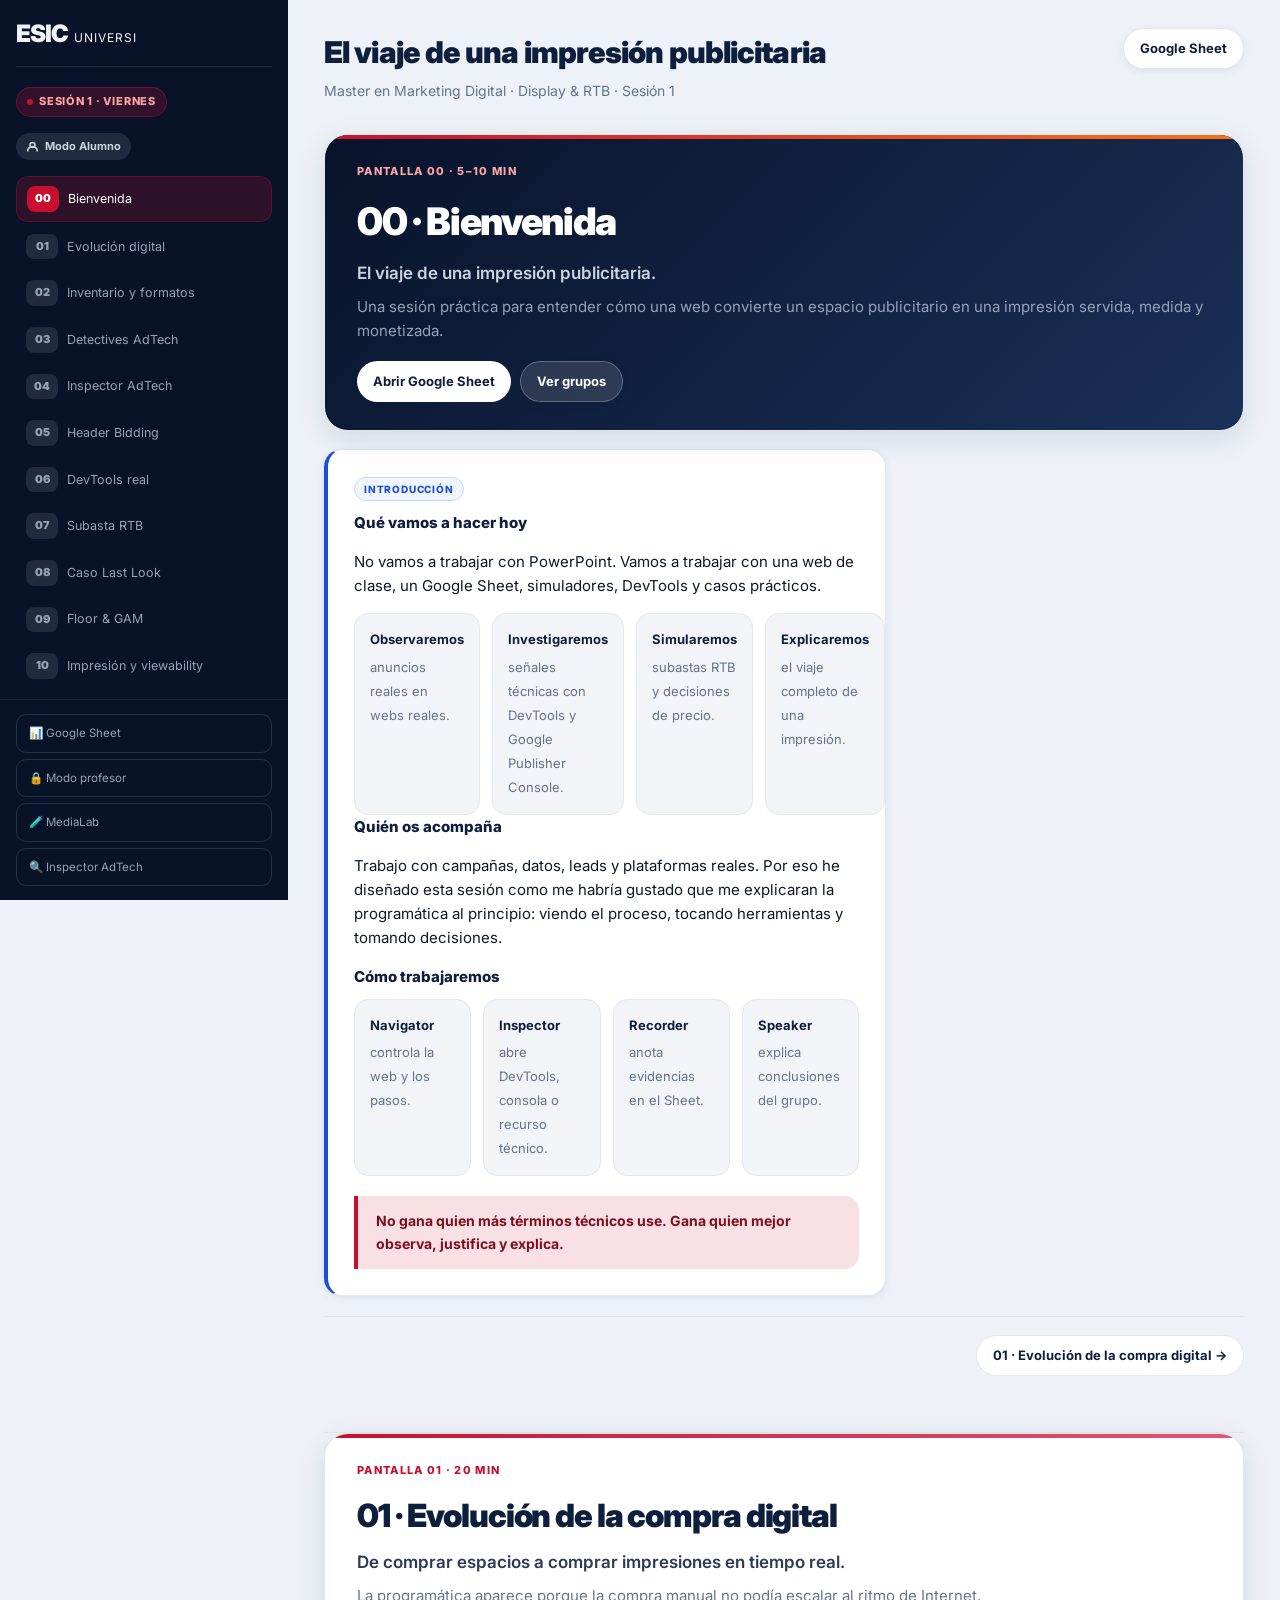
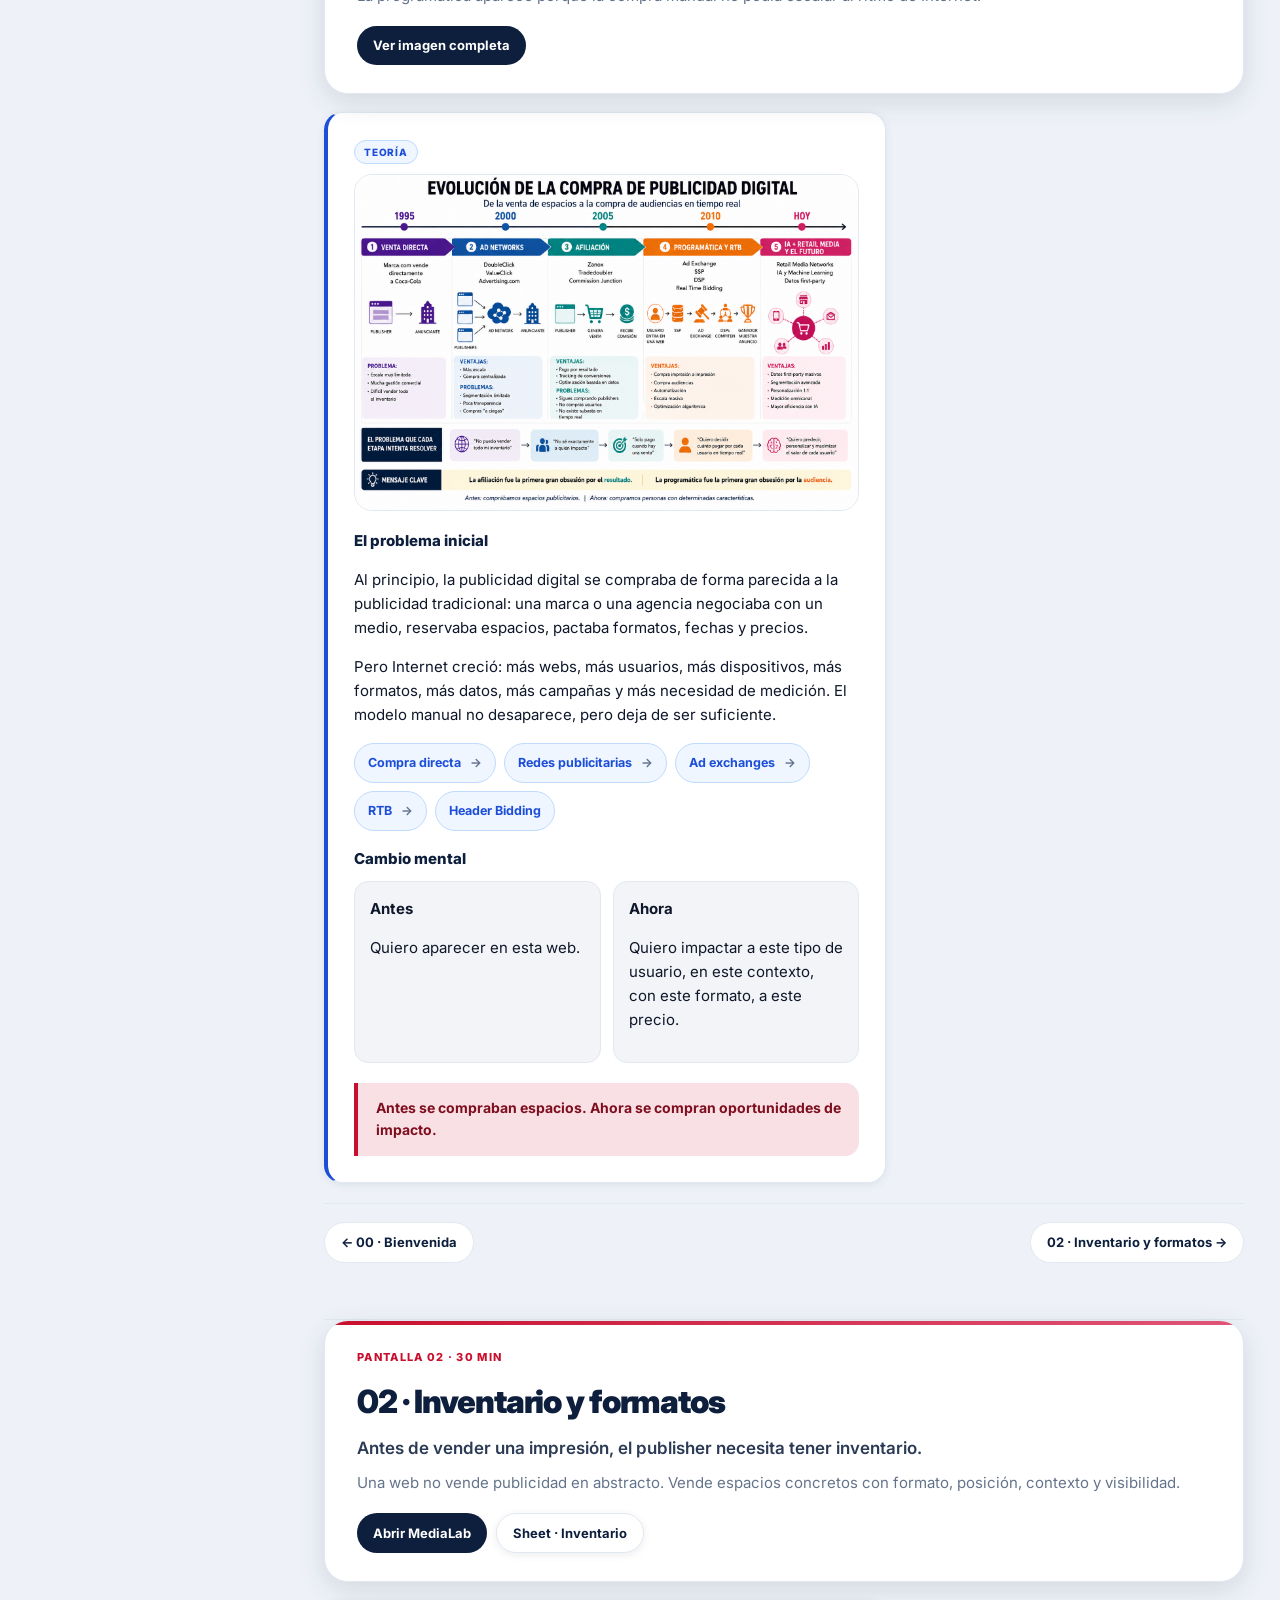
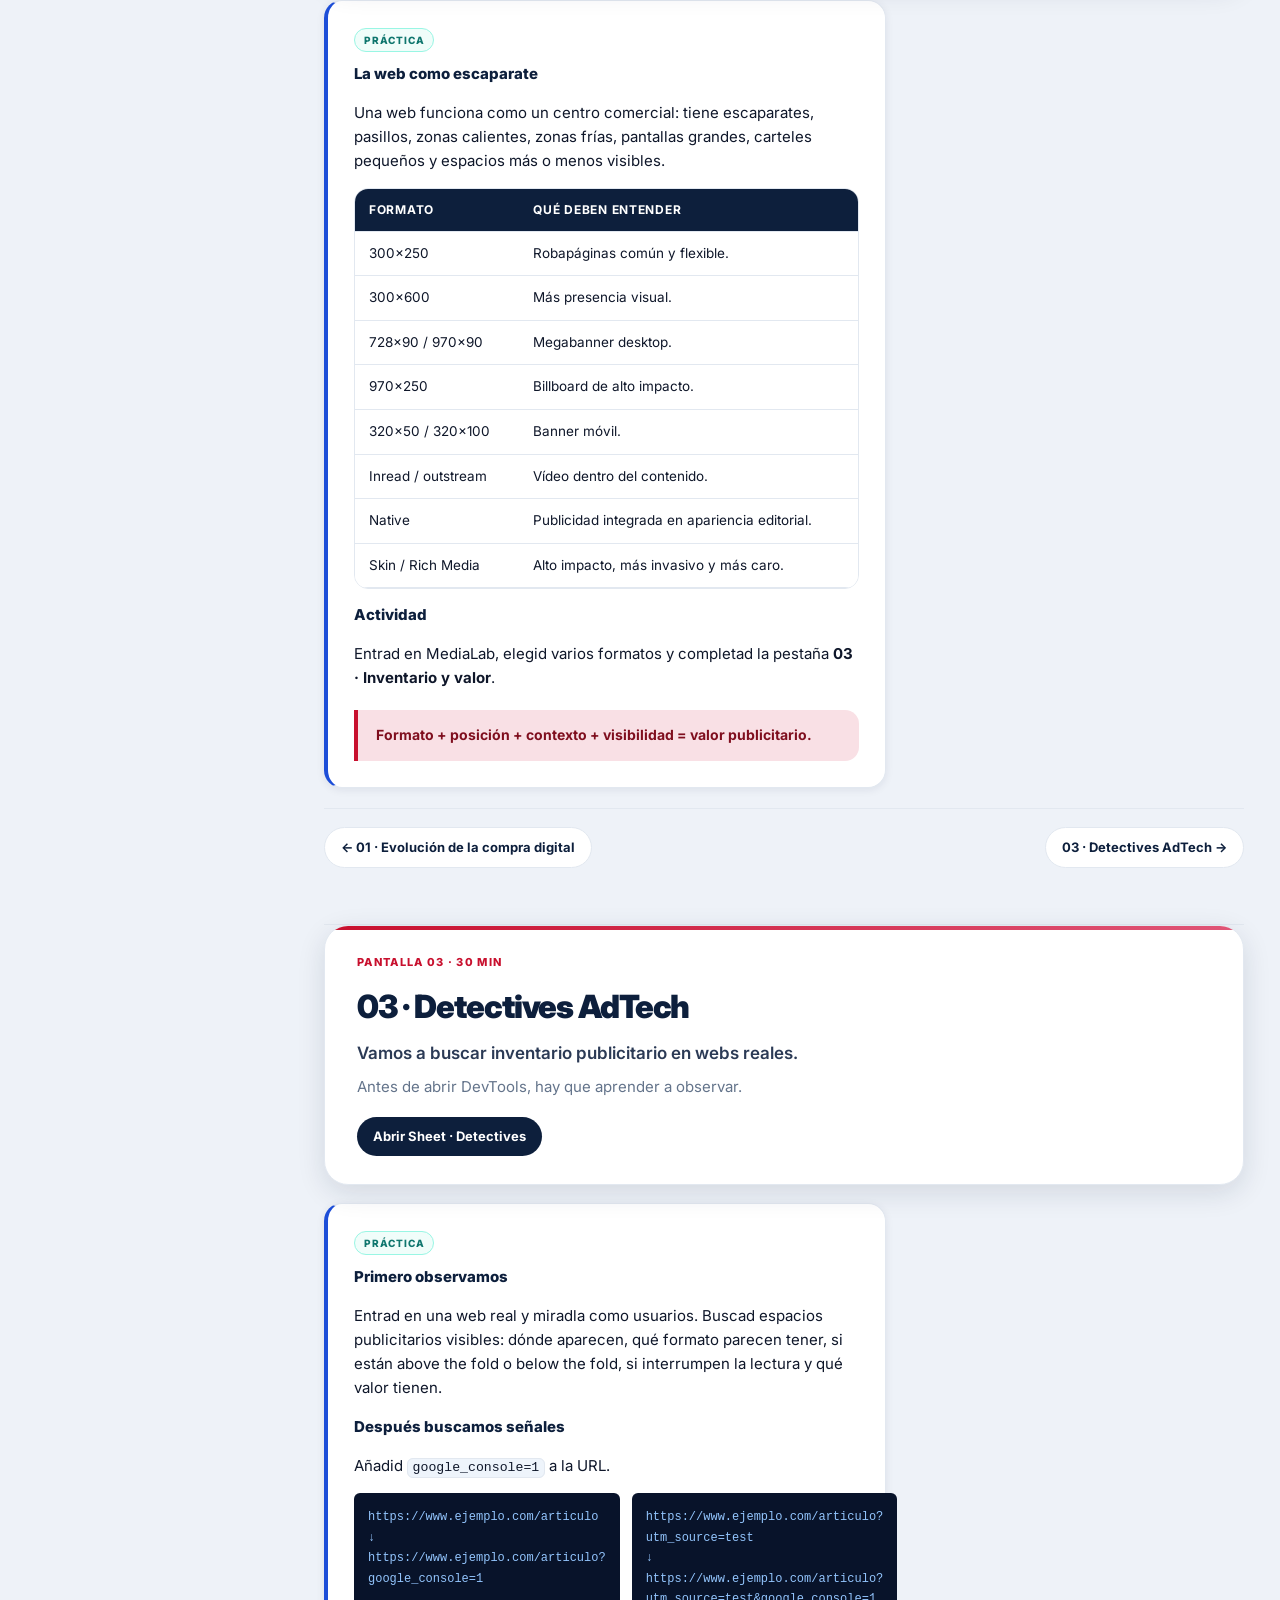
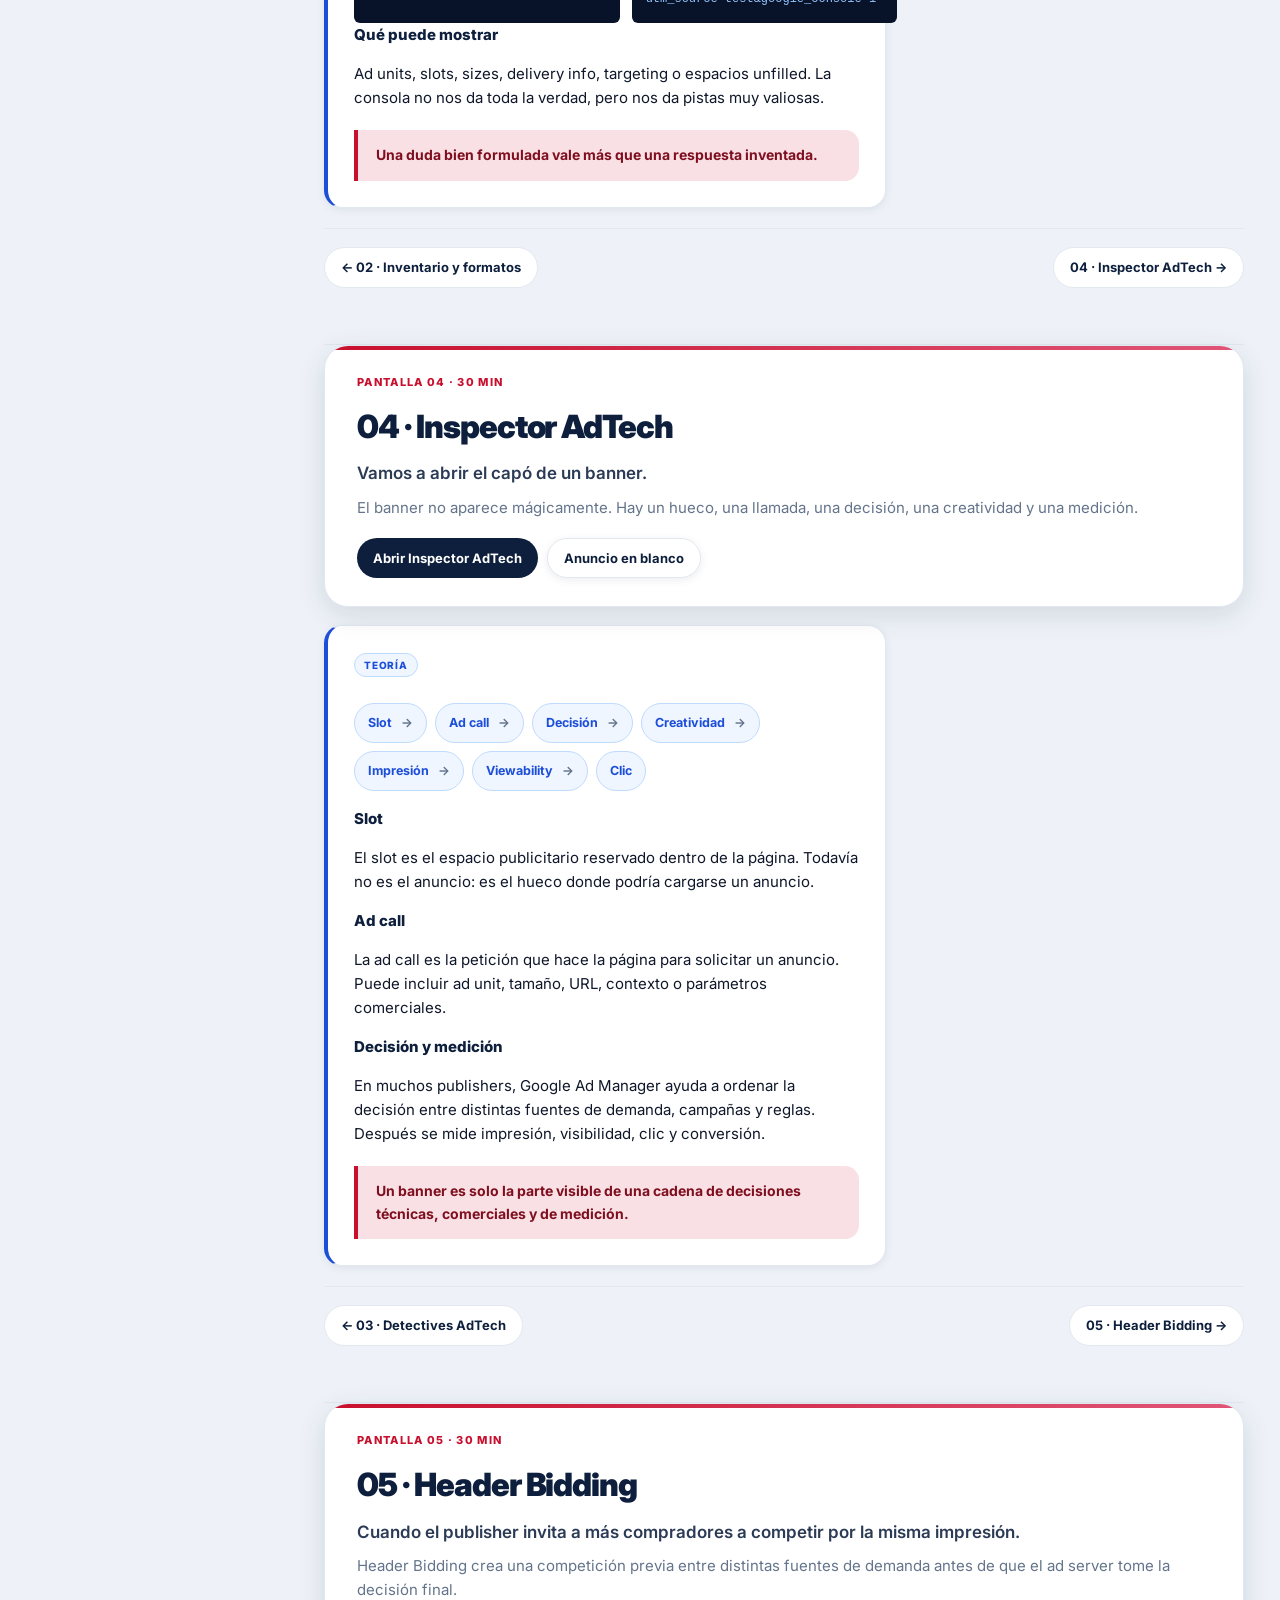
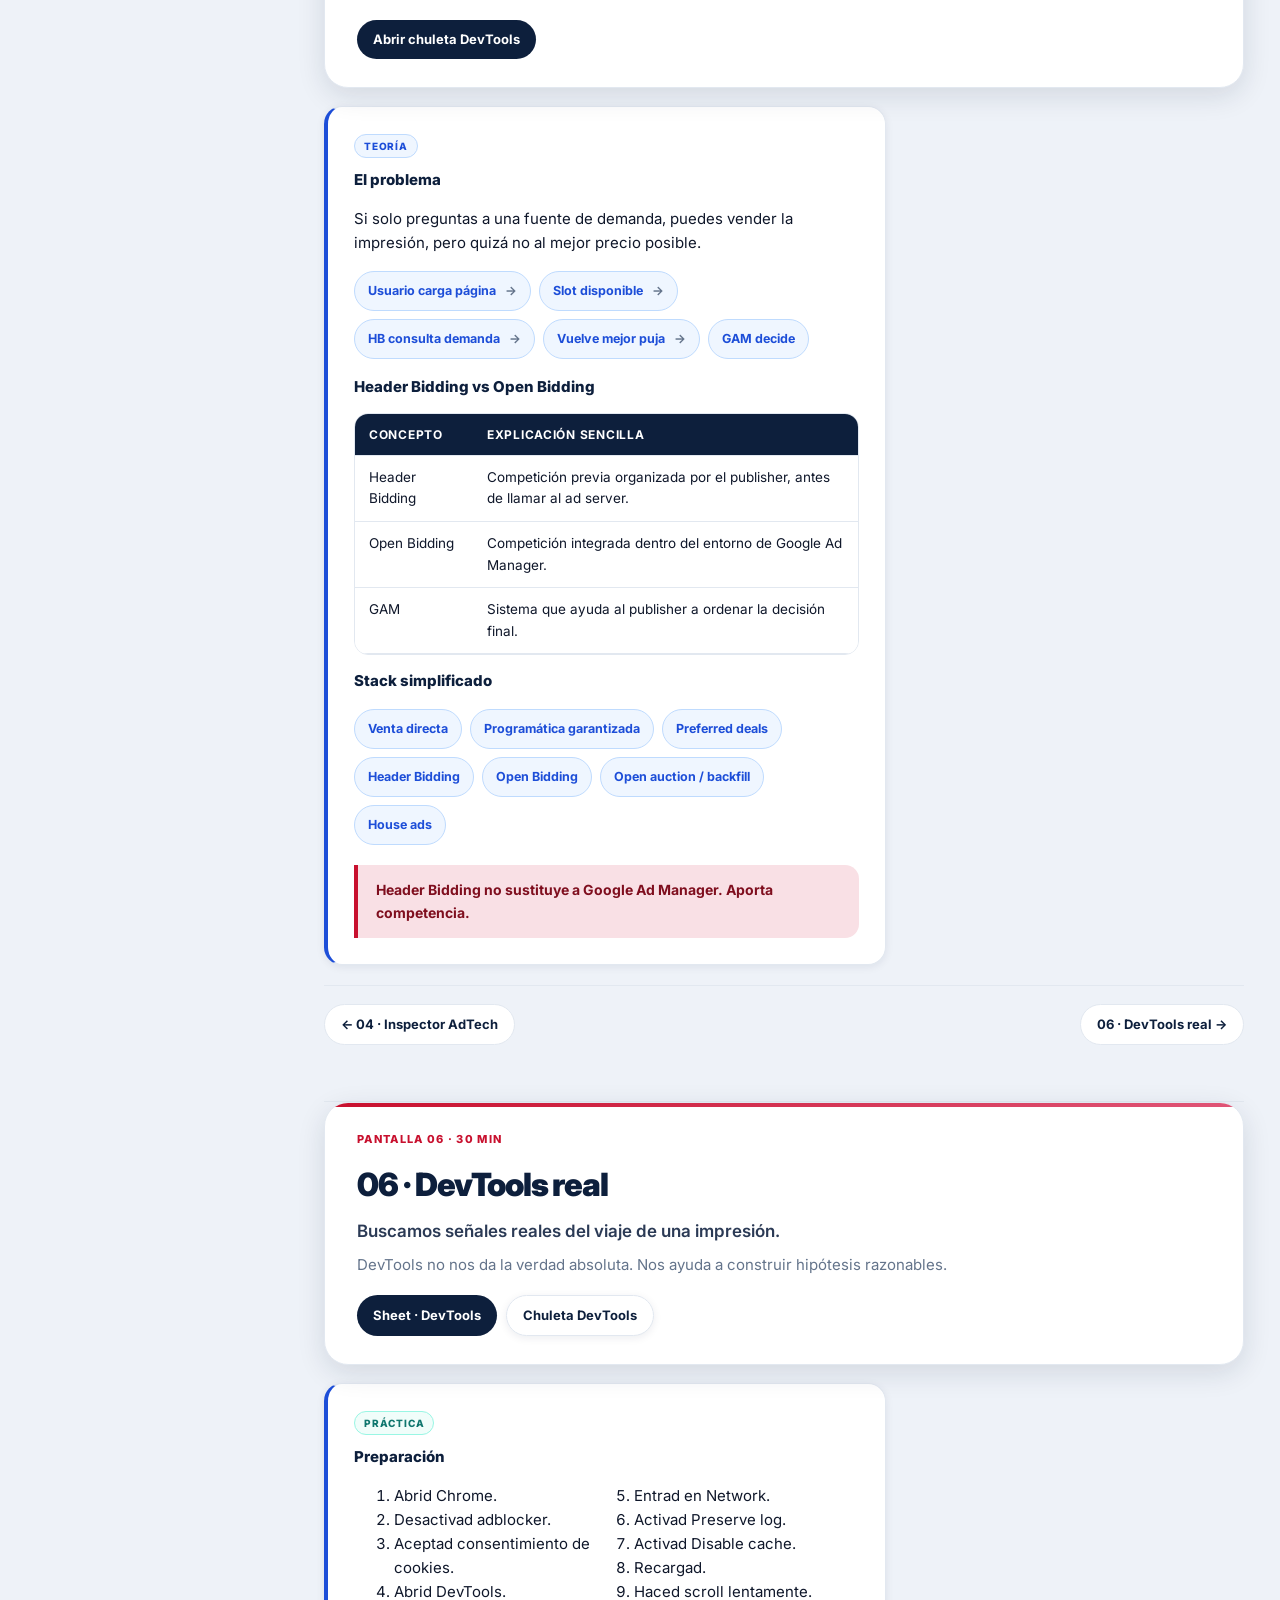
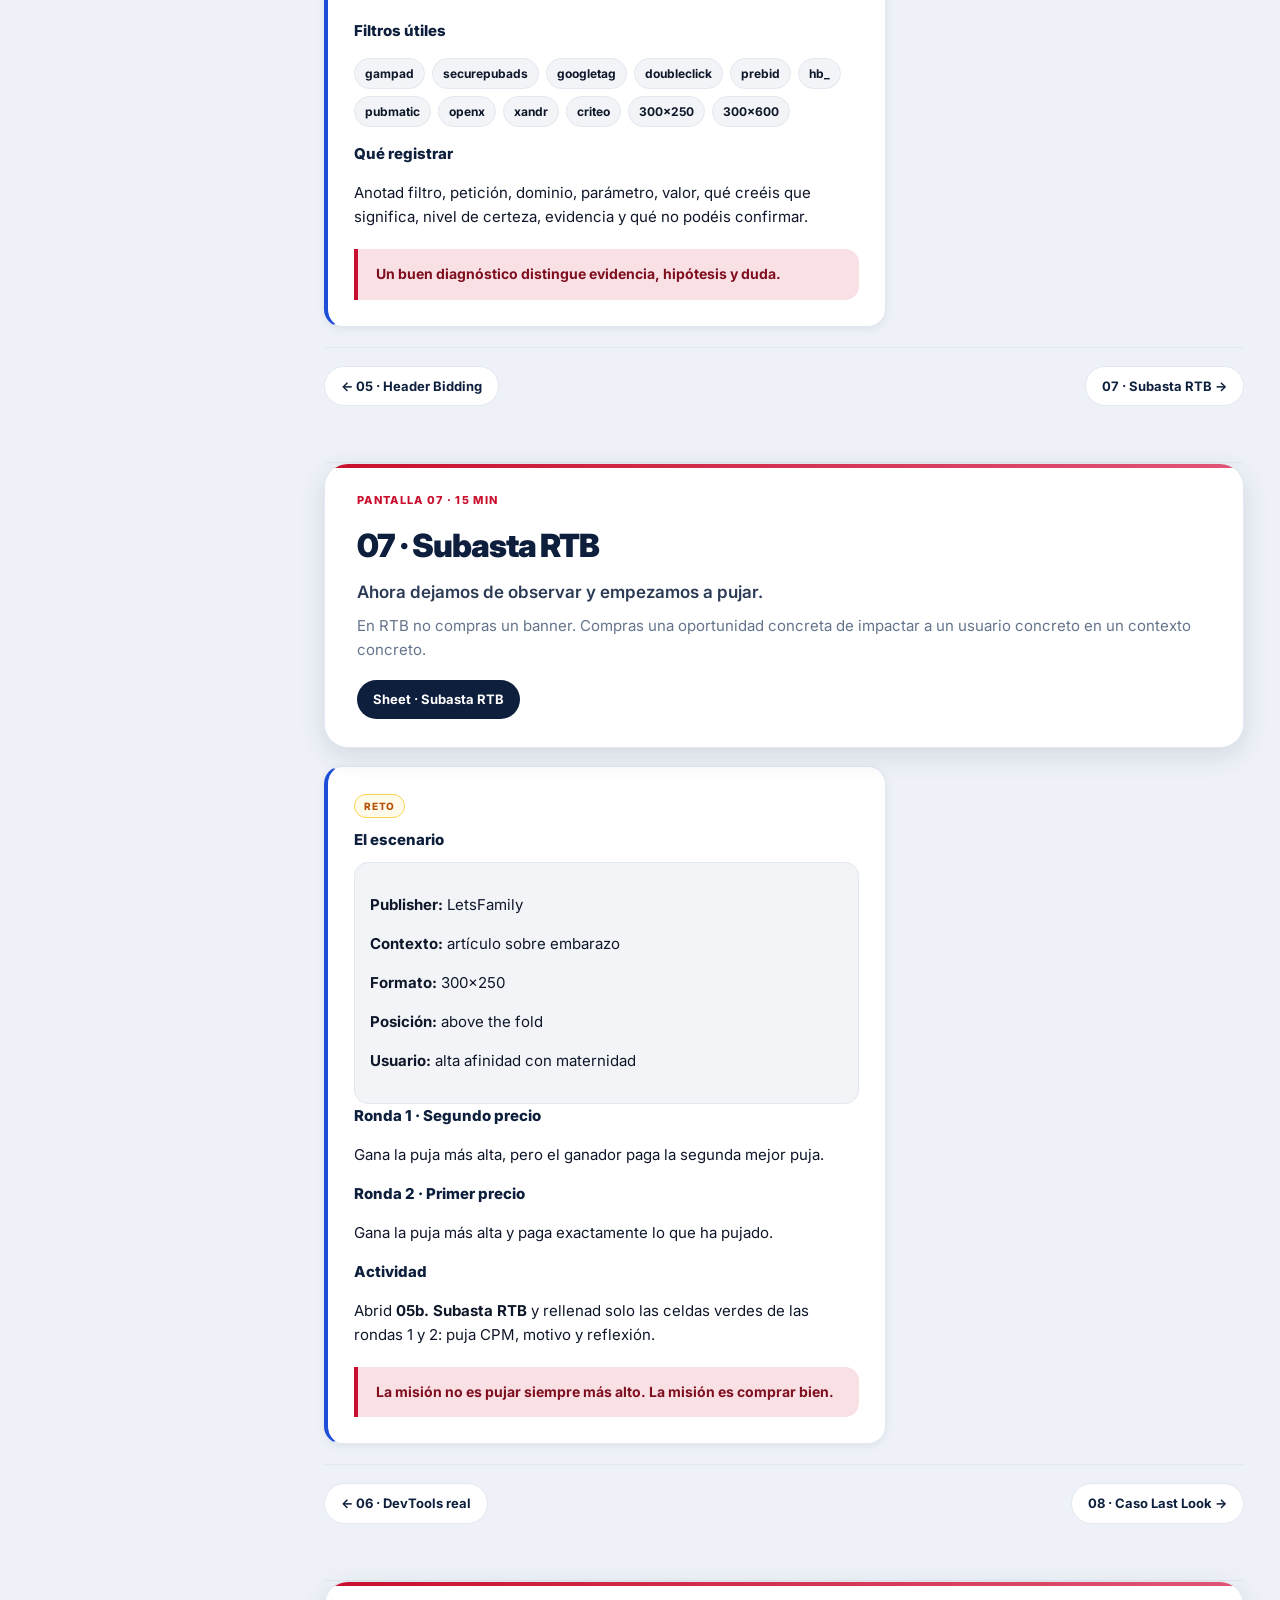
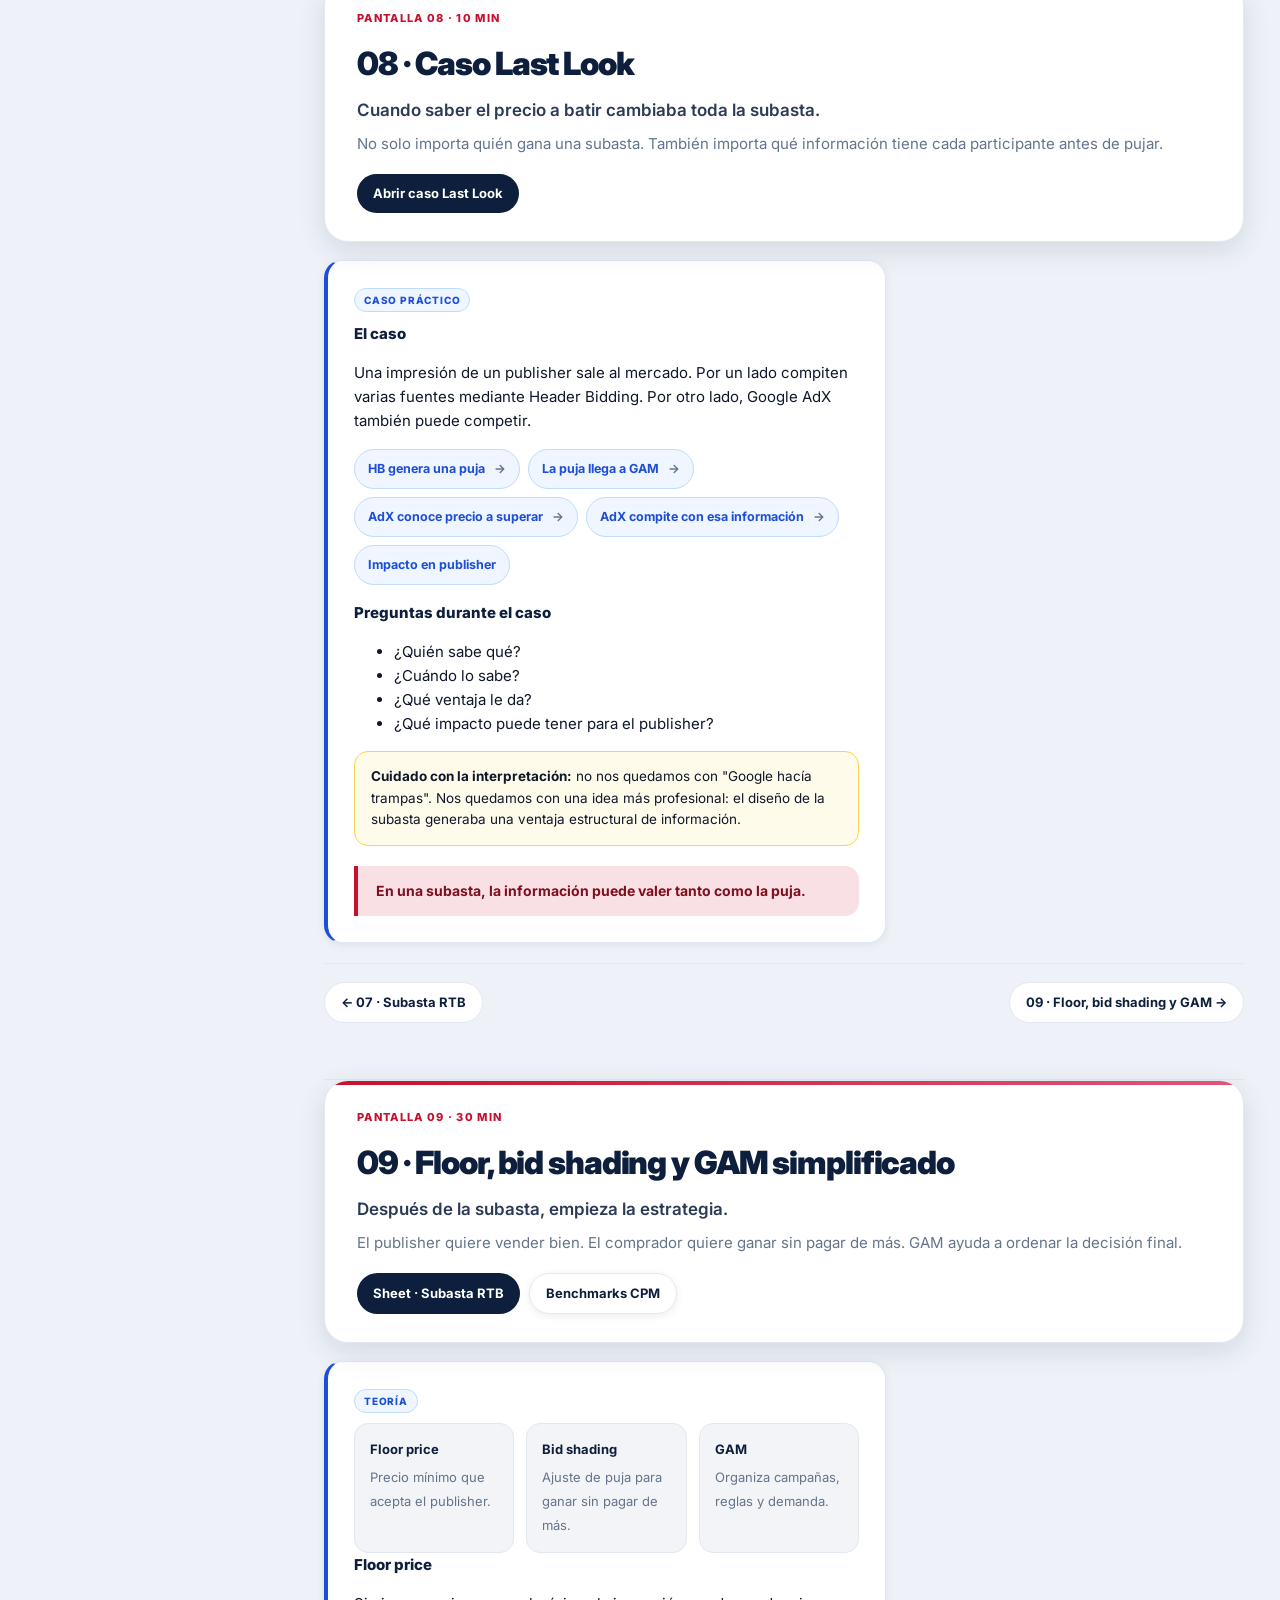
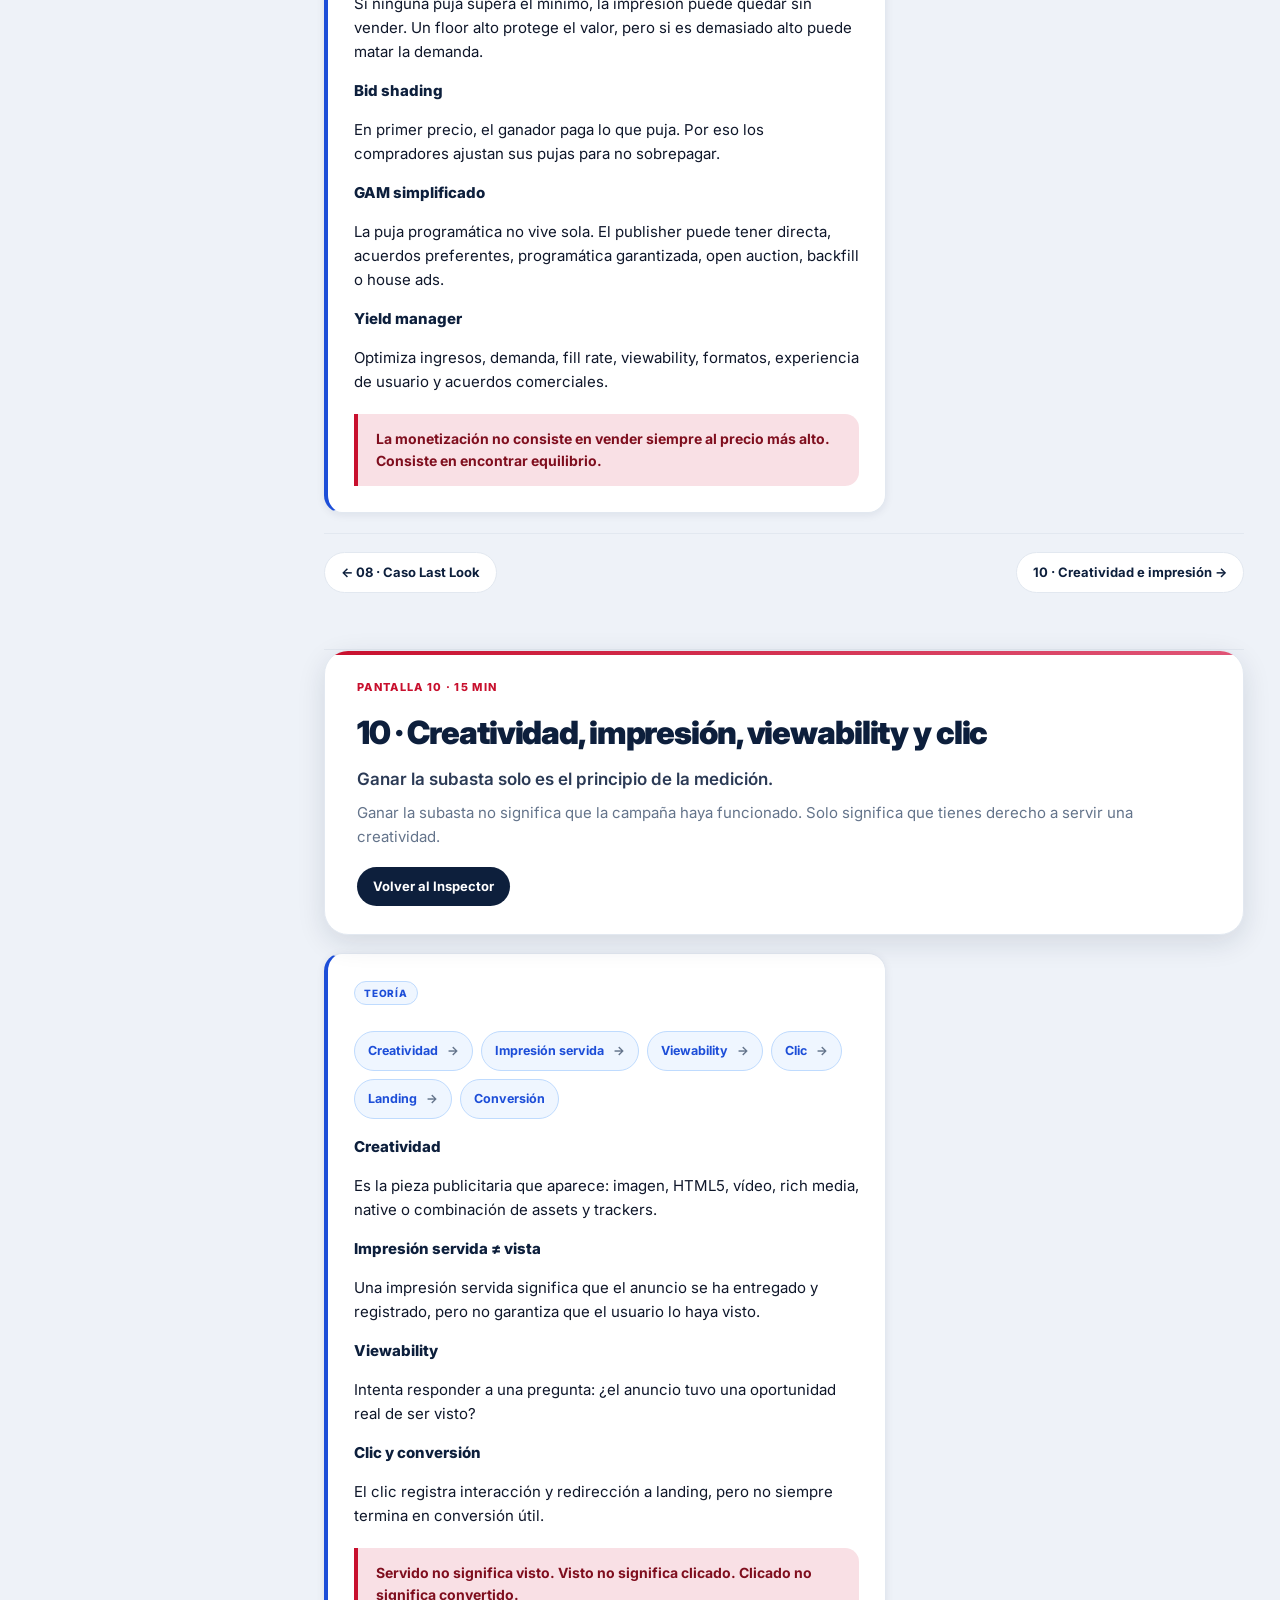
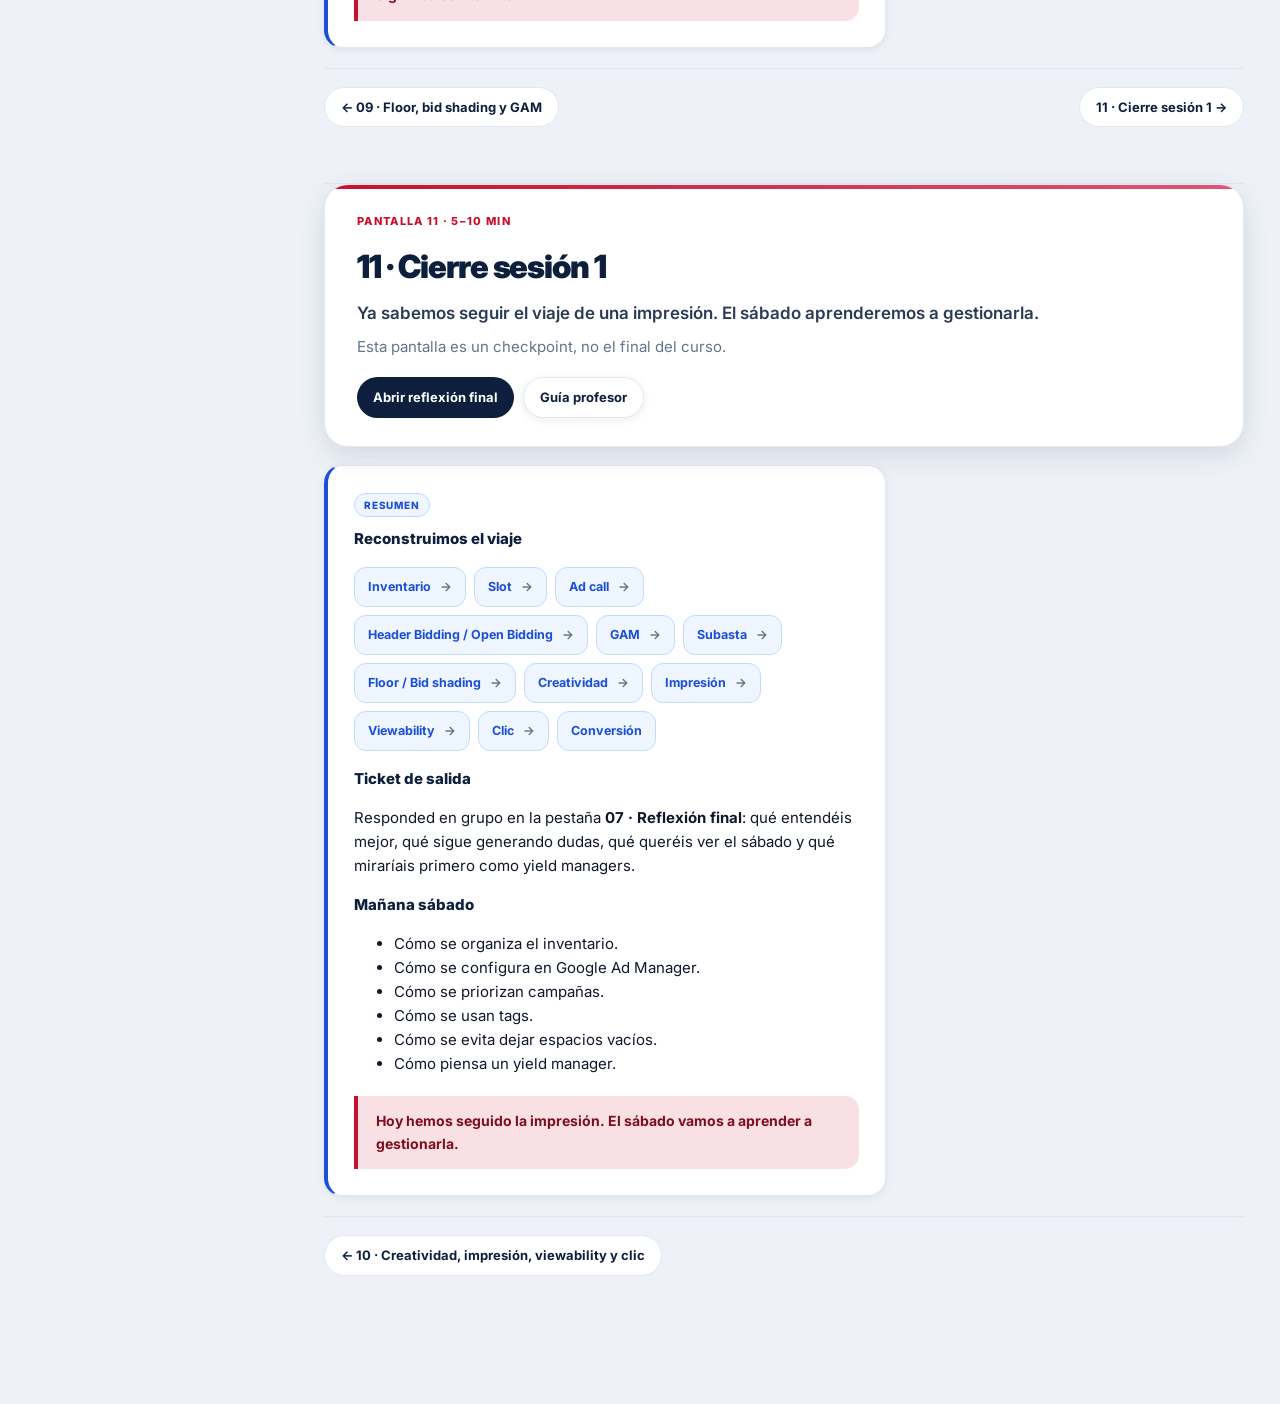
==== alumno/index.html @ 5fd4dbba "Add files via upload" ====
<!doctype html>
<html lang="es">
<head>
  <meta charset="utf-8">
  <meta name="viewport" content="width=device-width, initial-scale=1">
  <meta name="robots" content="noindex,nofollow">
  <title>ESIC · Display & RTB · S1 · El viaje de una impresión</title>
  <link rel="preconnect" href="https://fonts.googleapis.com">
  <link rel="preconnect" href="https://fonts.gstatic.com" crossorigin>
  <link href="https://fonts.googleapis.com/css2?family=Inter:wght@400;500;600;700;800;900&display=swap" rel="stylesheet">
  <link rel="stylesheet" href="../assets/styles.css">
</head>
<body data-mode="alumno">

<div class="layout">

  <!-- ── Sidebar ───────────────────────────────────────── -->
  <aside class="sidebar">
    <div class="sidebar-inner">
      <div class="brand">
        <!-- ESIC logotype inline SVG -->
        <svg class="brand-logo" viewBox="0 0 120 28" fill="none" xmlns="http://www.w3.org/2000/svg" aria-label="ESIC University">
          <text x="0" y="22" font-family="Inter,sans-serif" font-weight="900" font-size="24" fill="white" letter-spacing="-1">ESIC</text>
          <text x="58" y="22" font-family="Inter,sans-serif" font-weight="400" font-size="12" fill="#94a3b8" letter-spacing="1">UNIVERSITY</text>
        </svg>
      </div>

      <div class="session-badge">
        <span class="dot"></span>
        Sesión 1 · Viernes
      </div>

      <span class="mode-pill alumno">
        <svg viewBox="0 0 16 16" fill="none" stroke="currentColor" stroke-width="2"><circle cx="8" cy="6" r="3"/><path d="M2 14c0-3.3 2.7-6 6-6s6 2.7 6 6"/></svg>
        Modo Alumno
      </span>

      <nav class="nav">
        <a href="#s00"><span class="num">00</span>Bienvenida</a>
        <a href="#s01"><span class="num">01</span>Evolución digital</a>
        <a href="#s02"><span class="num">02</span>Inventario y formatos</a>
        <a href="#s03"><span class="num">03</span>Detectives AdTech</a>
        <a href="#s04"><span class="num">04</span>Inspector AdTech</a>
        <a href="#s05"><span class="num">05</span>Header Bidding</a>
        <a href="#s06"><span class="num">06</span>DevTools real</a>
        <a href="#s07"><span class="num">07</span>Subasta RTB</a>
        <a href="#s08"><span class="num">08</span>Caso Last Look</a>
        <a href="#s09"><span class="num">09</span>Floor &amp; GAM</a>
        <a href="#s10"><span class="num">10</span>Impresión y viewability</a>
        <a href="#s11"><span class="num">11</span>Cierre sesión 1</a>
      </nav>
    </div>

    <div class="side-actions">
      <a href="https://docs.google.com/spreadsheets/d/1OsMyOx1eSzY2bn0XF4uiH4vZr4511WT5BBZG2ZeqS1U/edit" target="_blank" rel="noopener">📊 Google Sheet</a>
      <a href="../profesor/index.html">🔒 Modo profesor</a>
      <a href="../recursos/medialab/index.html" target="_blank" rel="noopener">🧪 MediaLab</a>
      <a href="../recursos/inspector-adtech.html" target="_blank" rel="noopener">🔍 Inspector AdTech</a>
    </div>
  </aside>

  <!-- ── Main ──────────────────────────────────────────── -->
  <main class="main">

    <div class="topbar">
      <div class="topbar-info">
        <h1>El viaje de una impresión publicitaria</h1>
        <p>Master en Marketing Digital · Display &amp; RTB · Sesión 1</p>
      </div>
      <a class="btn alt" href="https://docs.google.com/spreadsheets/d/1OsMyOx1eSzY2bn0XF4uiH4vZr4511WT5BBZG2ZeqS1U/edit" target="_blank" rel="noopener">Google Sheet</a>
    </div>

    <!-- ── S00 · Bienvenida ── -->
    <section class="screen" id="s00">
      <div class="screen-head hero-head">
        <p class="eyebrow">Pantalla 00 · 5–10 min</p>
        <h2>00 · Bienvenida</h2>
        <p class="subtitle">El viaje de una impresión publicitaria.</p>
        <p class="lead">Una sesión práctica para entender cómo una web convierte un espacio publicitario en una impresión servida, medida y monetizada.</p>
        <div class="actions">
          <a class="btn" href="https://docs.google.com/spreadsheets/d/1OsMyOx1eSzY2bn0XF4uiH4vZr4511WT5BBZG2ZeqS1U/edit#gid=99691456" target="_blank" rel="noopener">Abrir Google Sheet</a>
          <a class="btn alt" href="https://docs.google.com/spreadsheets/d/1OsMyOx1eSzY2bn0XF4uiH4vZr4511WT5BBZG2ZeqS1U/edit#gid=1535924209" target="_blank" rel="noopener">Ver grupos</a>
        </div>
      </div>
      <div class="content-grid">
        <main class="student-card">
          <span class="tag tag-teoria">Introducción</span>
          <h3>Qué vamos a hacer hoy</h3>
          <p>No vamos a trabajar con PowerPoint. Vamos a trabajar con una web de clase, un Google Sheet, simuladores, DevTools y casos prácticos.</p>
          <div class="grid four">
            <article><strong>Observaremos</strong><span>anuncios reales en webs reales.</span></article>
            <article><strong>Investigaremos</strong><span>señales técnicas con DevTools y Google Publisher Console.</span></article>
            <article><strong>Simularemos</strong><span>subastas RTB y decisiones de precio.</span></article>
            <article><strong>Explicaremos</strong><span>el viaje completo de una impresión.</span></article>
          </div>
          <h3>Quién os acompaña</h3>
          <p>Trabajo con campañas, datos, leads y plataformas reales. Por eso he diseñado esta sesión como me habría gustado que me explicaran la programática al principio: viendo el proceso, tocando herramientas y tomando decisiones.</p>
          <h3>Cómo trabajaremos</h3>
          <div class="roles">
            <div><b>Navigator</b><span>controla la web y los pasos.</span></div>
            <div><b>Inspector</b><span>abre DevTools, consola o recurso técnico.</span></div>
            <div><b>Recorder</b><span>anota evidencias en el Sheet.</span></div>
            <div><b>Speaker</b><span>explica conclusiones del grupo.</span></div>
          </div>
          <blockquote>No gana quien más términos técnicos use. Gana quien mejor observa, justifica y explica.</blockquote>
        </main>
      </div>
      <div class="pager"><span></span><a href="#s01">01 · Evolución de la compra digital →</a></div>
    </section>

    <!-- ── S01 · Evolución ── -->
    <section class="screen" id="s01">
      <div class="screen-head">
        <p class="eyebrow">Pantalla 01 · 20 min</p>
        <h2>01 · Evolución de la compra digital</h2>
        <p class="subtitle">De comprar espacios a comprar impresiones en tiempo real.</p>
        <p class="lead">La programática aparece porque la compra manual no podía escalar al ritmo de Internet.</p>
        <div class="actions">
          <a class="btn" href="../assets/evolucion-de-la-compra-digital.png" target="_blank" rel="noopener">Ver imagen completa</a>
        </div>
      </div>
      <div class="content-grid">
        <main class="student-card">
          <span class="tag tag-teoria">Teoría</span>
          <div class="image-card"><img src="../assets/evolucion-de-la-compra-digital.png" alt="Evolución de la compra digital"></div>
          <h3>El problema inicial</h3>
          <p>Al principio, la publicidad digital se compraba de forma parecida a la publicidad tradicional: una marca o una agencia negociaba con un medio, reservaba espacios, pactaba formatos, fechas y precios.</p>
          <p>Pero Internet creció: más webs, más usuarios, más dispositivos, más formatos, más datos, más campañas y más necesidad de medición. El modelo manual no desaparece, pero deja de ser suficiente.</p>
          <div class="flow">
            <span>Compra directa</span><span>Redes publicitarias</span><span>Ad exchanges</span><span>RTB</span><span>Header Bidding</span>
          </div>
          <h3>Cambio mental</h3>
          <div class="compare">
            <div><b>Antes</b><p>Quiero aparecer en esta web.</p></div>
            <div><b>Ahora</b><p>Quiero impactar a este tipo de usuario, en este contexto, con este formato, a este precio.</p></div>
          </div>
          <blockquote>Antes se compraban espacios. Ahora se compran oportunidades de impacto.</blockquote>
        </main>
      </div>
      <div class="pager"><a href="#s00">← 00 · Bienvenida</a><a href="#s02">02 · Inventario y formatos →</a></div>
    </section>

    <!-- ── S02 · Inventario ── -->
    <section class="screen" id="s02">
      <div class="screen-head">
        <p class="eyebrow">Pantalla 02 · 30 min</p>
        <h2>02 · Inventario y formatos</h2>
        <p class="subtitle">Antes de vender una impresión, el publisher necesita tener inventario.</p>
        <p class="lead">Una web no vende publicidad en abstracto. Vende espacios concretos con formato, posición, contexto y visibilidad.</p>
        <div class="actions">
          <a class="btn" href="../recursos/medialab/index.html" target="_blank" rel="noopener">Abrir MediaLab</a>
          <a class="btn alt" href="https://docs.google.com/spreadsheets/d/1OsMyOx1eSzY2bn0XF4uiH4vZr4511WT5BBZG2ZeqS1U/edit#gid=698691986" target="_blank" rel="noopener">Sheet · Inventario</a>
        </div>
      </div>
      <div class="content-grid">
        <main class="student-card">
          <span class="tag tag-practica">Práctica</span>
          <h3>La web como escaparate</h3>
          <p>Una web funciona como un centro comercial: tiene escaparates, pasillos, zonas calientes, zonas frías, pantallas grandes, carteles pequeños y espacios más o menos visibles.</p>
          <div class="table-wrap">
            <table>
              <thead><tr><th>Formato</th><th>Qué deben entender</th></tr></thead>
              <tbody>
                <tr><td>300x250</td><td>Robapáginas común y flexible.</td></tr>
                <tr><td>300x600</td><td>Más presencia visual.</td></tr>
                <tr><td>728x90 / 970x90</td><td>Megabanner desktop.</td></tr>
                <tr><td>970x250</td><td>Billboard de alto impacto.</td></tr>
                <tr><td>320x50 / 320x100</td><td>Banner móvil.</td></tr>
                <tr><td>Inread / outstream</td><td>Vídeo dentro del contenido.</td></tr>
                <tr><td>Native</td><td>Publicidad integrada en apariencia editorial.</td></tr>
                <tr><td>Skin / Rich Media</td><td>Alto impacto, más invasivo y más caro.</td></tr>
              </tbody>
            </table>
          </div>
          <h3>Actividad</h3>
          <p>Entrad en MediaLab, elegid varios formatos y completad la pestaña <b>03 · Inventario y valor</b>.</p>
          <blockquote>Formato + posición + contexto + visibilidad = valor publicitario.</blockquote>
        </main>
      </div>
      <div class="pager"><a href="#s01">← 01 · Evolución de la compra digital</a><a href="#s03">03 · Detectives AdTech →</a></div>
    </section>

    <!-- ── S03 · Detectives ── -->
    <section class="screen" id="s03">
      <div class="screen-head">
        <p class="eyebrow">Pantalla 03 · 30 min</p>
        <h2>03 · Detectives AdTech</h2>
        <p class="subtitle">Vamos a buscar inventario publicitario en webs reales.</p>
        <p class="lead">Antes de abrir DevTools, hay que aprender a observar.</p>
        <div class="actions">
          <a class="btn" href="https://docs.google.com/spreadsheets/d/1OsMyOx1eSzY2bn0XF4uiH4vZr4511WT5BBZG2ZeqS1U/edit#gid=196763690" target="_blank" rel="noopener">Abrir Sheet · Detectives</a>
        </div>
      </div>
      <div class="content-grid">
        <main class="student-card">
          <span class="tag tag-practica">Práctica</span>
          <h3>Primero observamos</h3>
          <p>Entrad en una web real y miradla como usuarios. Buscad espacios publicitarios visibles: dónde aparecen, qué formato parecen tener, si están above the fold o below the fold, si interrumpen la lectura y qué valor tienen.</p>
          <h3>Después buscamos señales</h3>
          <p>Añadid <code>google_console=1</code> a la URL.</p>
          <div class="codegrid">
            <code>https://www.ejemplo.com/articulo
↓
https://www.ejemplo.com/articulo?google_console=1</code>
            <code>https://www.ejemplo.com/articulo?utm_source=test
↓
https://www.ejemplo.com/articulo?utm_source=test&amp;google_console=1</code>
          </div>
          <h3>Qué puede mostrar</h3>
          <p>Ad units, slots, sizes, delivery info, targeting o espacios unfilled. La consola no nos da toda la verdad, pero nos da pistas muy valiosas.</p>
          <blockquote>Una duda bien formulada vale más que una respuesta inventada.</blockquote>
        </main>
      </div>
      <div class="pager"><a href="#s02">← 02 · Inventario y formatos</a><a href="#s04">04 · Inspector AdTech →</a></div>
    </section>

    <!-- ── S04 · Inspector ── -->
    <section class="screen" id="s04">
      <div class="screen-head">
        <p class="eyebrow">Pantalla 04 · 30 min</p>
        <h2>04 · Inspector AdTech</h2>
        <p class="subtitle">Vamos a abrir el capó de un banner.</p>
        <p class="lead">El banner no aparece mágicamente. Hay un hueco, una llamada, una decisión, una creatividad y una medición.</p>
        <div class="actions">
          <a class="btn" href="../recursos/inspector-adtech.html" target="_blank" rel="noopener">Abrir Inspector AdTech</a>
          <a class="btn alt" href="../recursos/anuncio-en-blanco.html" target="_blank" rel="noopener">Anuncio en blanco</a>
        </div>
      </div>
      <div class="content-grid">
        <main class="student-card">
          <span class="tag tag-teoria">Teoría</span>
          <div class="big-flow"><span>Slot</span><span>Ad call</span><span>Decisión</span><span>Creatividad</span><span>Impresión</span><span>Viewability</span><span>Clic</span></div>
          <h3>Slot</h3>
          <p>El slot es el espacio publicitario reservado dentro de la página. Todavía no es el anuncio: es el hueco donde podría cargarse un anuncio.</p>
          <h3>Ad call</h3>
          <p>La ad call es la petición que hace la página para solicitar un anuncio. Puede incluir ad unit, tamaño, URL, contexto o parámetros comerciales.</p>
          <h3>Decisión y medición</h3>
          <p>En muchos publishers, Google Ad Manager ayuda a ordenar la decisión entre distintas fuentes de demanda, campañas y reglas. Después se mide impresión, visibilidad, clic y conversión.</p>
          <blockquote>Un banner es solo la parte visible de una cadena de decisiones técnicas, comerciales y de medición.</blockquote>
        </main>
      </div>
      <div class="pager"><a href="#s03">← 03 · Detectives AdTech</a><a href="#s05">05 · Header Bidding →</a></div>
    </section>

    <!-- ── S05 · Header Bidding ── -->
    <section class="screen" id="s05">
      <div class="screen-head">
        <p class="eyebrow">Pantalla 05 · 30 min</p>
        <h2>05 · Header Bidding</h2>
        <p class="subtitle">Cuando el publisher invita a más compradores a competir por la misma impresión.</p>
        <p class="lead">Header Bidding crea una competición previa entre distintas fuentes de demanda antes de que el ad server tome la decisión final.</p>
        <div class="actions">
          <a class="btn" href="https://docs.google.com/spreadsheets/d/1OsMyOx1eSzY2bn0XF4uiH4vZr4511WT5BBZG2ZeqS1U/edit#gid=20260624" target="_blank" rel="noopener">Abrir chuleta DevTools</a>
        </div>
      </div>
      <div class="content-grid">
        <main class="student-card">
          <span class="tag tag-teoria">Teoría</span>
          <h3>El problema</h3>
          <p>Si solo preguntas a una fuente de demanda, puedes vender la impresión, pero quizá no al mejor precio posible.</p>
          <div class="big-flow"><span>Usuario carga página</span><span>Slot disponible</span><span>HB consulta demanda</span><span>Vuelve mejor puja</span><span>GAM decide</span></div>
          <h3>Header Bidding vs Open Bidding</h3>
          <div class="table-wrap">
            <table>
              <thead><tr><th>Concepto</th><th>Explicación sencilla</th></tr></thead>
              <tbody>
                <tr><td>Header Bidding</td><td>Competición previa organizada por el publisher, antes de llamar al ad server.</td></tr>
                <tr><td>Open Bidding</td><td>Competición integrada dentro del entorno de Google Ad Manager.</td></tr>
                <tr><td>GAM</td><td>Sistema que ayuda al publisher a ordenar la decisión final.</td></tr>
              </tbody>
            </table>
          </div>
          <h3>Stack simplificado</h3>
          <div class="stack"><span>Venta directa</span><span>Programática garantizada</span><span>Preferred deals</span><span>Header Bidding</span><span>Open Bidding</span><span>Open auction / backfill</span><span>House ads</span></div>
          <blockquote>Header Bidding no sustituye a Google Ad Manager. Aporta competencia.</blockquote>
        </main>
      </div>
      <div class="pager"><a href="#s04">← 04 · Inspector AdTech</a><a href="#s06">06 · DevTools real →</a></div>
    </section>

    <!-- ── S06 · DevTools ── -->
    <section class="screen" id="s06">
      <div class="screen-head">
        <p class="eyebrow">Pantalla 06 · 30 min</p>
        <h2>06 · DevTools real</h2>
        <p class="subtitle">Buscamos señales reales del viaje de una impresión.</p>
        <p class="lead">DevTools no nos da la verdad absoluta. Nos ayuda a construir hipótesis razonables.</p>
        <div class="actions">
          <a class="btn" href="https://docs.google.com/spreadsheets/d/1OsMyOx1eSzY2bn0XF4uiH4vZr4511WT5BBZG2ZeqS1U/edit#gid=1364740935" target="_blank" rel="noopener">Sheet · DevTools</a>
          <a class="btn alt" href="https://docs.google.com/spreadsheets/d/1OsMyOx1eSzY2bn0XF4uiH4vZr4511WT5BBZG2ZeqS1U/edit#gid=20260624" target="_blank" rel="noopener">Chuleta DevTools</a>
        </div>
      </div>
      <div class="content-grid">
        <main class="student-card">
          <span class="tag tag-practica">Práctica</span>
          <h3>Preparación</h3>
          <ol class="steps">
            <li>Abrid Chrome.</li><li>Desactivad adblocker.</li><li>Aceptad consentimiento de cookies.</li>
            <li>Abrid DevTools.</li><li>Entrad en Network.</li><li>Activad Preserve log.</li>
            <li>Activad Disable cache.</li><li>Recargad.</li><li>Haced scroll lentamente.</li>
          </ol>
          <h3>Filtros útiles</h3>
          <p class="chips">
            <span>gampad</span><span>securepubads</span><span>googletag</span><span>doubleclick</span>
            <span>prebid</span><span>hb_</span><span>pubmatic</span><span>openx</span>
            <span>xandr</span><span>criteo</span><span>300x250</span><span>300x600</span>
          </p>
          <h3>Qué registrar</h3>
          <p>Anotad filtro, petición, dominio, parámetro, valor, qué creéis que significa, nivel de certeza, evidencia y qué no podéis confirmar.</p>
          <blockquote>Un buen diagnóstico distingue evidencia, hipótesis y duda.</blockquote>
        </main>
      </div>
      <div class="pager"><a href="#s05">← 05 · Header Bidding</a><a href="#s07">07 · Subasta RTB →</a></div>
    </section>

    <!-- ── S07 · Subasta RTB ── -->
    <section class="screen" id="s07">
      <div class="screen-head">
        <p class="eyebrow">Pantalla 07 · 15 min</p>
        <h2>07 · Subasta RTB</h2>
        <p class="subtitle">Ahora dejamos de observar y empezamos a pujar.</p>
        <p class="lead">En RTB no compras un banner. Compras una oportunidad concreta de impactar a un usuario concreto en un contexto concreto.</p>
        <div class="actions">
          <a class="btn" href="https://docs.google.com/spreadsheets/d/1OsMyOx1eSzY2bn0XF4uiH4vZr4511WT5BBZG2ZeqS1U/edit#gid=5052026" target="_blank" rel="noopener">Sheet · Subasta RTB</a>
        </div>
      </div>
      <div class="content-grid">
        <main class="student-card">
          <span class="tag tag-reto">Reto</span>
          <h3>El escenario</h3>
          <div class="case-card">
            <p><b>Publisher:</b> LetsFamily</p>
            <p><b>Contexto:</b> artículo sobre embarazo</p>
            <p><b>Formato:</b> 300x250</p>
            <p><b>Posición:</b> above the fold</p>
            <p><b>Usuario:</b> alta afinidad con maternidad</p>
          </div>
          <h3>Ronda 1 · Segundo precio</h3>
          <p>Gana la puja más alta, pero el ganador paga la segunda mejor puja.</p>
          <h3>Ronda 2 · Primer precio</h3>
          <p>Gana la puja más alta y paga exactamente lo que ha pujado.</p>
          <h3>Actividad</h3>
          <p>Abrid <b>05b. Subasta RTB</b> y rellenad solo las celdas verdes de las rondas 1 y 2: puja CPM, motivo y reflexión.</p>
          <blockquote>La misión no es pujar siempre más alto. La misión es comprar bien.</blockquote>
        </main>
      </div>
      <div class="pager"><a href="#s06">← 06 · DevTools real</a><a href="#s08">08 · Caso Last Look →</a></div>
    </section>

    <!-- ── S08 · Last Look ── -->
    <section class="screen" id="s08">
      <div class="screen-head">
        <p class="eyebrow">Pantalla 08 · 10 min</p>
        <h2>08 · Caso Last Look</h2>
        <p class="subtitle">Cuando saber el precio a batir cambiaba toda la subasta.</p>
        <p class="lead">No solo importa quién gana una subasta. También importa qué información tiene cada participante antes de pujar.</p>
        <div class="actions">
          <a class="btn" href="../recursos/last-look-google.html" target="_blank" rel="noopener">Abrir caso Last Look</a>
        </div>
      </div>
      <div class="content-grid">
        <main class="student-card">
          <span class="tag tag-teoria">Caso práctico</span>
          <h3>El caso</h3>
          <p>Una impresión de un publisher sale al mercado. Por un lado compiten varias fuentes mediante Header Bidding. Por otro lado, Google AdX también puede competir.</p>
          <div class="big-flow"><span>HB genera una puja</span><span>La puja llega a GAM</span><span>AdX conoce precio a superar</span><span>AdX compite con esa información</span><span>Impacto en publisher</span></div>
          <h3>Preguntas durante el caso</h3>
          <ul>
            <li>¿Quién sabe qué?</li>
            <li>¿Cuándo lo sabe?</li>
            <li>¿Qué ventaja le da?</li>
            <li>¿Qué impacto puede tener para el publisher?</li>
          </ul>
          <div class="warning"><b>Cuidado con la interpretación:</b> no nos quedamos con "Google hacía trampas". Nos quedamos con una idea más profesional: el diseño de la subasta generaba una ventaja estructural de información.</div>
          <blockquote>En una subasta, la información puede valer tanto como la puja.</blockquote>
        </main>
      </div>
      <div class="pager"><a href="#s07">← 07 · Subasta RTB</a><a href="#s09">09 · Floor, bid shading y GAM →</a></div>
    </section>

    <!-- ── S09 · Floor & GAM ── -->
    <section class="screen" id="s09">
      <div class="screen-head">
        <p class="eyebrow">Pantalla 09 · 30 min</p>
        <h2>09 · Floor, bid shading y GAM simplificado</h2>
        <p class="subtitle">Después de la subasta, empieza la estrategia.</p>
        <p class="lead">El publisher quiere vender bien. El comprador quiere ganar sin pagar de más. GAM ayuda a ordenar la decisión final.</p>
        <div class="actions">
          <a class="btn" href="https://docs.google.com/spreadsheets/d/1OsMyOx1eSzY2bn0XF4uiH4vZr4511WT5BBZG2ZeqS1U/edit#gid=5052026" target="_blank" rel="noopener">Sheet · Subasta RTB</a>
          <a class="btn alt" href="../recursos/cpm-benchmarks-simulacion-rtb.html" target="_blank" rel="noopener">Benchmarks CPM</a>
        </div>
      </div>
      <div class="content-grid">
        <main class="student-card">
          <span class="tag tag-teoria">Teoría</span>
          <div class="grid three">
            <article><strong>Floor price</strong><span>Precio mínimo que acepta el publisher.</span></article>
            <article><strong>Bid shading</strong><span>Ajuste de puja para ganar sin pagar de más.</span></article>
            <article><strong>GAM</strong><span>Organiza campañas, reglas y demanda.</span></article>
          </div>
          <h3>Floor price</h3>
          <p>Si ninguna puja supera el mínimo, la impresión puede quedar sin vender. Un floor alto protege el valor, pero si es demasiado alto puede matar la demanda.</p>
          <h3>Bid shading</h3>
          <p>En primer precio, el ganador paga lo que puja. Por eso los compradores ajustan sus pujas para no sobrepagar.</p>
          <h3>GAM simplificado</h3>
          <p>La puja programática no vive sola. El publisher puede tener directa, acuerdos preferentes, programática garantizada, open auction, backfill o house ads.</p>
          <h3>Yield manager</h3>
          <p>Optimiza ingresos, demanda, fill rate, viewability, formatos, experiencia de usuario y acuerdos comerciales.</p>
          <blockquote>La monetización no consiste en vender siempre al precio más alto. Consiste en encontrar equilibrio.</blockquote>
        </main>
      </div>
      <div class="pager"><a href="#s08">← 08 · Caso Last Look</a><a href="#s10">10 · Creatividad e impresión →</a></div>
    </section>

    <!-- ── S10 · Viewability ── -->
    <section class="screen" id="s10">
      <div class="screen-head">
        <p class="eyebrow">Pantalla 10 · 15 min</p>
        <h2>10 · Creatividad, impresión, viewability y clic</h2>
        <p class="subtitle">Ganar la subasta solo es el principio de la medición.</p>
        <p class="lead">Ganar la subasta no significa que la campaña haya funcionado. Solo significa que tienes derecho a servir una creatividad.</p>
        <div class="actions">
          <a class="btn" href="../recursos/inspector-adtech.html" target="_blank" rel="noopener">Volver al Inspector</a>
        </div>
      </div>
      <div class="content-grid">
        <main class="student-card">
          <span class="tag tag-teoria">Teoría</span>
          <div class="big-flow"><span>Creatividad</span><span>Impresión servida</span><span>Viewability</span><span>Clic</span><span>Landing</span><span>Conversión</span></div>
          <h3>Creatividad</h3>
          <p>Es la pieza publicitaria que aparece: imagen, HTML5, vídeo, rich media, native o combinación de assets y trackers.</p>
          <h3>Impresión servida ≠ vista</h3>
          <p>Una impresión servida significa que el anuncio se ha entregado y registrado, pero no garantiza que el usuario lo haya visto.</p>
          <h3>Viewability</h3>
          <p>Intenta responder a una pregunta: ¿el anuncio tuvo una oportunidad real de ser visto?</p>
          <h3>Clic y conversión</h3>
          <p>El clic registra interacción y redirección a landing, pero no siempre termina en conversión útil.</p>
          <blockquote>Servido no significa visto. Visto no significa clicado. Clicado no significa convertido.</blockquote>
        </main>
      </div>
      <div class="pager"><a href="#s09">← 09 · Floor, bid shading y GAM</a><a href="#s11">11 · Cierre sesión 1 →</a></div>
    </section>

    <!-- ── S11 · Cierre ── -->
    <section class="screen" id="s11">
      <div class="screen-head">
        <p class="eyebrow">Pantalla 11 · 5–10 min</p>
        <h2>11 · Cierre sesión 1</h2>
        <p class="subtitle">Ya sabemos seguir el viaje de una impresión. El sábado aprenderemos a gestionarla.</p>
        <p class="lead">Esta pantalla es un checkpoint, no el final del curso.</p>
        <div class="actions">
          <a class="btn" href="https://docs.google.com/spreadsheets/d/1OsMyOx1eSzY2bn0XF4uiH4vZr4511WT5BBZG2ZeqS1U/edit#gid=1490354742" target="_blank" rel="noopener">Abrir reflexión final</a>
          <a class="btn alt" href="https://docs.google.com/spreadsheets/d/1OsMyOx1eSzY2bn0XF4uiH4vZr4511WT5BBZG2ZeqS1U/edit#gid=1209283836" target="_blank" rel="noopener">Guía profesor</a>
        </div>
      </div>
      <div class="content-grid">
        <main class="student-card">
          <span class="tag tag-teoria">Resumen</span>
          <h3>Reconstruimos el viaje</h3>
          <div class="big-flow full">
            <span>Inventario</span><span>Slot</span><span>Ad call</span><span>Header Bidding / Open Bidding</span>
            <span>GAM</span><span>Subasta</span><span>Floor / Bid shading</span><span>Creatividad</span>
            <span>Impresión</span><span>Viewability</span><span>Clic</span><span>Conversión</span>
          </div>
          <h3>Ticket de salida</h3>
          <p>Responded en grupo en la pestaña <b>07 · Reflexión final</b>: qué entendéis mejor, qué sigue generando dudas, qué queréis ver el sábado y qué miraríais primero como yield managers.</p>
          <h3>Mañana sábado</h3>
          <ul>
            <li>Cómo se organiza el inventario.</li>
            <li>Cómo se configura en Google Ad Manager.</li>
            <li>Cómo se priorizan campañas.</li>
            <li>Cómo se usan tags.</li>
            <li>Cómo se evita dejar espacios vacíos.</li>
            <li>Cómo piensa un yield manager.</li>
          </ul>
          <blockquote>Hoy hemos seguido la impresión. El sábado vamos a aprender a gestionarla.</blockquote>
        </main>
      </div>
      <div class="pager"><a href="#s10">← 10 · Creatividad, impresión, viewability y clic</a></div>
    </section>

  </main>
</div>

<script src="../assets/app.js"></script>
</body>
</html>
---- assets/styles.css ----
/* ============================================================
   ESIC · Display & RTB · Sistema visual unificado
   Sesiones 1 y 2 — tokens compartidos
   ============================================================ */

@import url('https://fonts.googleapis.com/css2?family=Inter:wght@400;500;600;700;800;900&display=swap');

:root {
  /* Paleta institucional ESIC */
  --navy:       #0D1F3C;
  --navy-dark:  #08132A;
  --navy-mid:   #1A3058;
  --esic-red:   #C8102E;
  --esic-red-light: #f9e0e5;
  --slate:      #2B3A55;
  --silver:     #F2F4F7;
  --white:      #ffffff;

  /* Acento S1 (rojo ESIC) */
  --accent:     #C8102E;
  --accent-soft:#f9e0e5;

  /* Semántica de bloques */
  --teoria:     #1d4ed8;
  --teoria-bg:  #eff6ff;
  --practica:   #0f766e;
  --practica-bg:#f0fdfa;
  --reto:       #b45309;
  --reto-bg:    #fffbeb;
  --recurso:    #6d28d9;
  --recurso-bg: #f5f3ff;

  /* Texto */
  --ink:        #0f172a;
  --ink-mid:    #374151;
  --muted:      #64748b;
  --line:       #e2e8f0;

  /* Sombras */
  --shadow-sm:  0 2px 8px rgba(13,31,60,.08);
  --shadow:     0 8px 28px rgba(13,31,60,.12);
  --shadow-lg:  0 20px 60px rgba(13,31,60,.16);

  /* Radios */
  --r-sm: 10px;
  --r:    18px;
  --r-lg: 24px;

  /* Tipo */
  --font: 'Inter', ui-sans-serif, system-ui, -apple-system, 'Segoe UI', Arial, sans-serif;
  --mono: ui-monospace, SFMono-Regular, Menlo, Monaco, Consolas, 'Liberation Mono', monospace;
}

/* ─── Reset ─────────────────────────────────────────────── */
*, *::before, *::after { box-sizing: border-box; }
html { scroll-behavior: smooth; }
body {
  margin: 0;
  font-family: var(--font);
  font-size: 15px;
  line-height: 1.6;
  color: var(--ink);
  background: #eef2f8;
}
a { color: inherit; }
code {
  font-family: var(--mono);
  font-size: .88em;
  background: #eef4fb;
  border: 1px solid var(--line);
  border-radius: 6px;
  padding: .1em .35em;
}

/* ─── Layout principal ───────────────────────────────────── */
.layout {
  display: grid;
  grid-template-columns: 288px 1fr;
  min-height: 100vh;
}

/* ─── Sidebar ────────────────────────────────────────────── */
.sidebar {
  position: sticky;
  top: 0;
  height: 100vh;
  background: var(--navy-dark);
  color: white;
  display: flex;
  flex-direction: column;
  overflow: hidden;
}
.sidebar-inner {
  overflow-y: auto;
  flex: 1;
  padding: 20px 16px 24px;
}

/* Brand */
.brand {
  display: flex;
  align-items: center;
  gap: 12px;
  margin-bottom: 20px;
  padding-bottom: 18px;
  border-bottom: 1px solid rgba(255,255,255,.1);
}
.brand-logo {
  height: 28px;
  filter: brightness(0) invert(1);
  opacity: .95;
}
.brand-info { flex: 1; min-width: 0; }
.brand-info h1 {
  font-size: 13px;
  font-weight: 800;
  line-height: 1.2;
  margin: 0;
  white-space: nowrap;
  overflow: hidden;
  text-overflow: ellipsis;
}
.brand-info p {
  font-size: 11px;
  color: #94a3b8;
  margin: 3px 0 0;
}

/* Session badge */
.session-badge {
  display: inline-flex;
  align-items: center;
  gap: 6px;
  background: rgba(200,16,46,.22);
  border: 1px solid rgba(200,16,46,.4);
  color: #fca5a5;
  font-size: 11px;
  font-weight: 800;
  letter-spacing: .07em;
  text-transform: uppercase;
  border-radius: 999px;
  padding: 5px 10px;
  margin-bottom: 16px;
}
.session-badge .dot {
  width: 6px; height: 6px;
  border-radius: 50%;
  background: var(--esic-red);
}

/* Mode pill */
.mode-pill {
  display: inline-flex;
  align-items: center;
  gap: 6px;
  padding: 5px 10px;
  border-radius: 999px;
  font-size: 11px;
  font-weight: 700;
  margin-bottom: 16px;
}
.mode-pill.alumno { background: rgba(255,255,255,.1); color: #cbd5e1; }
.mode-pill.profesor { background: rgba(200,16,46,.2); color: #fca5a5; border: 1px solid rgba(200,16,46,.35); }
.mode-pill svg { width: 13px; height: 13px; }

/* Nav */
.nav {
  display: flex;
  flex-direction: column;
  gap: 3px;
}
.nav a {
  text-decoration: none;
  display: grid;
  grid-template-columns: 32px 1fr;
  gap: 9px;
  align-items: center;
  padding: 9px 10px;
  border-radius: 12px;
  color: #94a3b8;
  font-size: 12.5px;
  transition: background .15s, color .15s;
}
.nav a:hover { background: rgba(255,255,255,.07); color: #e2e8f0; }
.nav a.active { background: rgba(200,16,46,.2); color: white; border: 1px solid rgba(200,16,46,.3); }
.nav a .num {
  background: rgba(255,255,255,.1);
  border-radius: 8px;
  text-align: center;
  padding: 4px 0;
  font-weight: 900;
  font-size: 11px;
}
.nav a.active .num { background: var(--esic-red); }

/* Side actions */
.side-actions {
  padding: 14px 16px;
  border-top: 1px solid rgba(255,255,255,.08);
  display: flex;
  flex-direction: column;
  gap: 6px;
}
.side-actions a {
  font-size: 11.5px;
  text-decoration: none;
  border: 1px solid rgba(255,255,255,.13);
  border-radius: 10px;
  padding: 9px 12px;
  color: #94a3b8;
  transition: color .15s, border-color .15s;
}
.side-actions a:hover { color: white; border-color: rgba(255,255,255,.28); }

/* ─── Main content ───────────────────────────────────────── */
.main {
  padding: 28px 36px 72px;
  max-width: 1200px;
}

/* Topbar */
.topbar {
  display: flex;
  justify-content: space-between;
  align-items: flex-start;
  gap: 20px;
  margin-bottom: 32px;
}
.topbar-info h1 {
  font-size: 30px;
  font-weight: 900;
  letter-spacing: -.03em;
  margin: 0 0 4px;
  color: var(--navy);
}
.topbar-info p { color: var(--muted); margin: 0; font-size: 14px; }

/* ─── Screen sections ────────────────────────────────────── */
.screen {
  padding: 0 0 56px;
  border-top: 1px solid var(--line);
  scroll-margin-top: 24px;
}
.screen:first-of-type { border-top: 0; }

/* Screen header */
.screen-head {
  background: white;
  border: 1px solid var(--line);
  border-radius: var(--r-lg);
  box-shadow: var(--shadow);
  padding: 28px 32px;
  margin-bottom: 18px;
  position: relative;
  overflow: hidden;
}
.screen-head::before {
  content: '';
  position: absolute;
  top: 0; left: 0; right: 0;
  height: 4px;
  background: linear-gradient(90deg, var(--esic-red), #e05577);
}

.eyebrow {
  text-transform: uppercase;
  letter-spacing: .12em;
  color: var(--esic-red);
  font-size: 11px;
  font-weight: 800;
  margin: 0 0 10px;
}
.screen-head h2 {
  font-size: 32px;
  font-weight: 900;
  letter-spacing: -.035em;
  margin: 0 0 8px;
  color: var(--navy);
}
.subtitle {
  font-size: 17px;
  margin: 0 0 8px;
  color: var(--slate);
  font-weight: 600;
}
.lead {
  font-size: 15px;
  color: var(--muted);
  max-width: 860px;
  margin: 0;
}

/* Actions row */
.actions {
  display: flex;
  flex-wrap: wrap;
  gap: 9px;
  margin-top: 18px;
}

/* Buttons */
.btn {
  display: inline-flex;
  align-items: center;
  justify-content: center;
  text-decoration: none;
  font-family: var(--font);
  font-weight: 700;
  font-size: 13px;
  border-radius: 999px;
  padding: 9px 16px;
  transition: transform .15s, box-shadow .15s;
  cursor: pointer;
  border: none;
}
.btn:hover { transform: translateY(-1px); }
.btn-primary {
  background: var(--navy);
  color: white;
  box-shadow: 0 6px 18px rgba(13,31,60,.22);
}
.btn-primary:hover { box-shadow: 0 10px 28px rgba(13,31,60,.28); }
.btn-red {
  background: var(--esic-red);
  color: white;
  box-shadow: 0 6px 18px rgba(200,16,46,.28);
}
.btn-outline {
  background: white;
  color: var(--navy);
  border: 1px solid var(--line);
}
.btn { background: var(--navy); color: white; }
.btn.alt { background: white; color: var(--navy); border: 1px solid var(--line); box-shadow: var(--shadow-sm); }

/* ─── Content grid ───────────────────────────────────────── */
.content-grid {
  display: grid;
  grid-template-columns: minmax(0,1fr) 340px;
  gap: 18px;
}

/* Cards */
.student-card, .teacher-card {
  background: white;
  border: 1px solid var(--line);
  border-radius: var(--r);
  box-shadow: var(--shadow-sm);
  padding: 26px;
}
.student-card { border-left: 4px solid var(--teoria); }
.teacher-card {
  background: #fdfbf7;
  border-color: #f1e0b8;
  border-left: 4px solid var(--reto);
}
.student-card h3, .teacher-card h3 {
  margin: 0 0 10px;
  color: var(--navy);
  font-size: 15px;
  font-weight: 800;
}

/* ─── Block type labels ──────────────────────────────────── */
.tag {
  display: inline-flex;
  align-items: center;
  gap: 5px;
  font-size: 10px;
  font-weight: 800;
  letter-spacing: .08em;
  text-transform: uppercase;
  border-radius: 999px;
  padding: 3px 9px;
  margin-bottom: 10px;
}
.tag-teoria  { background: var(--teoria-bg);   color: var(--teoria);   border: 1px solid #bfdbfe; }
.tag-practica{ background: var(--practica-bg); color: var(--practica); border: 1px solid #99f6e4; }
.tag-reto    { background: var(--reto-bg);     color: var(--reto);     border: 1px solid #fcd34d; }
.tag-recurso { background: var(--recurso-bg);  color: var(--recurso);  border: 1px solid #ddd6fe; }

/* ─── Content components ─────────────────────────────────── */
.grid { display: grid; gap: 12px; }
.grid.four  { grid-template-columns: repeat(4,1fr); }
.grid.three { grid-template-columns: repeat(3,1fr); }

.grid article, .roles div, .compare > div, .case-card {
  border: 1px solid var(--line);
  border-radius: 14px;
  padding: 15px;
  background: var(--silver);
}
.grid article strong, .roles b { display: block; margin-bottom: 5px; font-size: 13px; color: var(--navy); }
.grid article span, .roles span { color: var(--muted); font-size: 13px; }

.roles { display: grid; grid-template-columns: repeat(4,1fr); gap: 12px; }

/* Flows */
.flow, .big-flow, .stack {
  display: flex;
  gap: 8px;
  flex-wrap: wrap;
  align-items: center;
  margin: 16px 0;
}
.flow span, .big-flow span, .stack span {
  padding: 9px 13px;
  border-radius: 999px;
  background: var(--teoria-bg);
  border: 1px solid #bfdbfe;
  font-weight: 700;
  font-size: 12.5px;
  color: var(--teoria);
}
.flow span:not(:last-child)::after,
.big-flow span:not(:last-child)::after {
  content: '→';
  margin-left: 9px;
  color: var(--muted);
}
.big-flow.full span { border-radius: 12px; }

/* Compare */
.compare { display: grid; grid-template-columns: 1fr 1fr; gap: 12px; }

/* Tables */
.table-wrap {
  overflow: auto;
  border-radius: 14px;
  border: 1px solid var(--line);
  margin: 14px 0;
}
table { width: 100%; border-collapse: collapse; background: white; }
th, td {
  padding: 11px 14px;
  border-bottom: 1px solid var(--line);
  text-align: left;
  vertical-align: top;
  font-size: 13.5px;
}
th {
  background: var(--navy);
  color: white;
  font-size: 12px;
  font-weight: 700;
  text-transform: uppercase;
  letter-spacing: .06em;
}

/* Blockquote */
blockquote {
  border-left: 4px solid var(--esic-red);
  background: var(--esic-red-light);
  padding: 14px 18px;
  margin: 20px 0 0;
  border-radius: 0 14px 14px 0;
  font-weight: 700;
  font-size: 14px;
  color: #7f0e1e;
}

/* Image card */
.image-card {
  border: 1px solid var(--line);
  border-radius: var(--r);
  overflow: hidden;
  background: white;
  margin-bottom: 18px;
}
.image-card img { display: block; max-width: 100%; height: auto; }

/* Code grid */
.codegrid { display: grid; grid-template-columns: 1fr 1fr; gap: 12px; }
.codegrid code {
  display: block;
  white-space: pre-wrap;
  padding: 14px;
  background: var(--navy-dark);
  color: #93c5fd;
  border: none;
  font-size: 12px;
  line-height: 1.7;
}

/* Steps */
.steps { columns: 2; }

/* Chips */
.chips { display: flex; flex-wrap: wrap; gap: 7px; }
.chips span {
  background: var(--silver);
  border: 1px solid var(--line);
  border-radius: 999px;
  padding: 5px 10px;
  font-weight: 700;
  font-size: 12px;
}

/* Warning */
.warning {
  background: #fffbeb;
  border: 1px solid #fcd34d;
  border-radius: 14px;
  padding: 14px 16px;
  margin: 14px 0;
  font-size: 13.5px;
}

/* Pager */
.pager {
  display: flex;
  justify-content: space-between;
  gap: 14px;
  margin-top: 20px;
  padding-top: 18px;
  border-top: 1px solid var(--line);
}
.pager a {
  text-decoration: none;
  background: white;
  border: 1px solid var(--line);
  border-radius: 999px;
  padding: 9px 16px;
  font-weight: 700;
  font-size: 13px;
  color: var(--navy);
  transition: box-shadow .15s, transform .15s;
}
.pager a:hover { box-shadow: var(--shadow-sm); transform: translateY(-1px); }

/* ─── Login overlay ──────────────────────────────────────── */
.overlay {
  position: fixed;
  inset: 0;
  background: rgba(8,19,42,.94);
  display: none;
  z-index: 100;
  place-items: center;
  padding: 20px;
}
.overlay.show { display: grid; }
.login {
  background: white;
  border-radius: var(--r-lg);
  padding: 32px;
  max-width: 420px;
  width: 100%;
  box-shadow: var(--shadow-lg);
}
.login-logo { height: 32px; margin-bottom: 20px; }
.login h2 { margin: 0 0 8px; color: var(--navy); font-size: 22px; }
.login p { color: var(--muted); margin: 0 0 20px; font-size: 14px; }
.login input {
  width: 100%;
  border: 1px solid var(--line);
  border-radius: 12px;
  padding: 12px 14px;
  margin: 8px 0;
  font-size: 15px;
  font-family: var(--font);
  outline: none;
  transition: border-color .15s;
}
.login input:focus { border-color: var(--esic-red); }
.login button {
  width: 100%;
  border: none;
  cursor: pointer;
  background: var(--navy);
  color: white;
  border-radius: 999px;
  padding: 12px;
  font-size: 15px;
  font-weight: 800;
  font-family: var(--font);
  margin-top: 12px;
}
.login button:hover { background: var(--navy-mid); }
.login .err { color: var(--esic-red); font-size: 13px; min-height: 20px; margin-top: 6px; }

/* ─── Intro / landing screen ─────────────────────────────── */
.screen-head.hero-head {
  background: linear-gradient(135deg, var(--navy-dark) 0%, var(--navy-mid) 100%);
  color: white;
}
.screen-head.hero-head::before { background: linear-gradient(90deg, var(--esic-red), #f97316); }
.screen-head.hero-head .eyebrow { color: #fca5a5; }
.screen-head.hero-head h2 { color: white; font-size: 38px; }
.screen-head.hero-head .subtitle { color: #cbd5e1; }
.screen-head.hero-head .lead { color: #94a3b8; }
.screen-head.hero-head .btn { background: white; color: var(--navy); }
.screen-head.hero-head .btn.alt { background: rgba(255,255,255,.12); color: white; border-color: rgba(255,255,255,.25); }

/* ─── Session continuity banner (S2 recap) ───────────────── */
.recap-banner {
  background: linear-gradient(135deg, #0f172a, #1e3a5f);
  color: white;
  border-radius: var(--r);
  padding: 20px 24px;
  margin-bottom: 20px;
  display: flex;
  align-items: center;
  gap: 16px;
  border: 1px solid rgba(200,16,46,.35);
}
.recap-icon {
  width: 44px; height: 44px;
  border-radius: 12px;
  background: var(--esic-red);
  display: grid;
  place-items: center;
  font-size: 20px;
  flex-shrink: 0;
}
.recap-text b { display: block; font-size: 14px; color: #fca5a5; font-weight: 800; }
.recap-text p { margin: 4px 0 0; font-size: 13px; color: #94a3b8; line-height: 1.45; }

/* ─── Responsive ─────────────────────────────────────────── */
@media (max-width: 1100px) {
  .layout { grid-template-columns: 1fr; }
  .sidebar { position: relative; height: auto; }
  .nav { display: grid; grid-template-columns: repeat(2,1fr); }
  .main { padding: 22px 20px 60px; }
  .content-grid { grid-template-columns: 1fr; }
  .grid.four, .roles { grid-template-columns: repeat(2,1fr); }
}

@media (max-width: 700px) {
  .topbar { display: block; }
  .topbar-info h1 { font-size: 24px; }
  .screen-head h2 { font-size: 26px; }
  .grid.four, .grid.three, .roles, .compare, .codegrid { grid-template-columns: 1fr; }
  .steps { columns: 1; }
  .nav { grid-template-columns: 1fr; }
  .main { padding: 16px; }
  .screen-head, .student-card, .teacher-card { padding: 18px 20px; }
  .pager { flex-direction: column; }
  .content-grid { gap: 12px; }
}
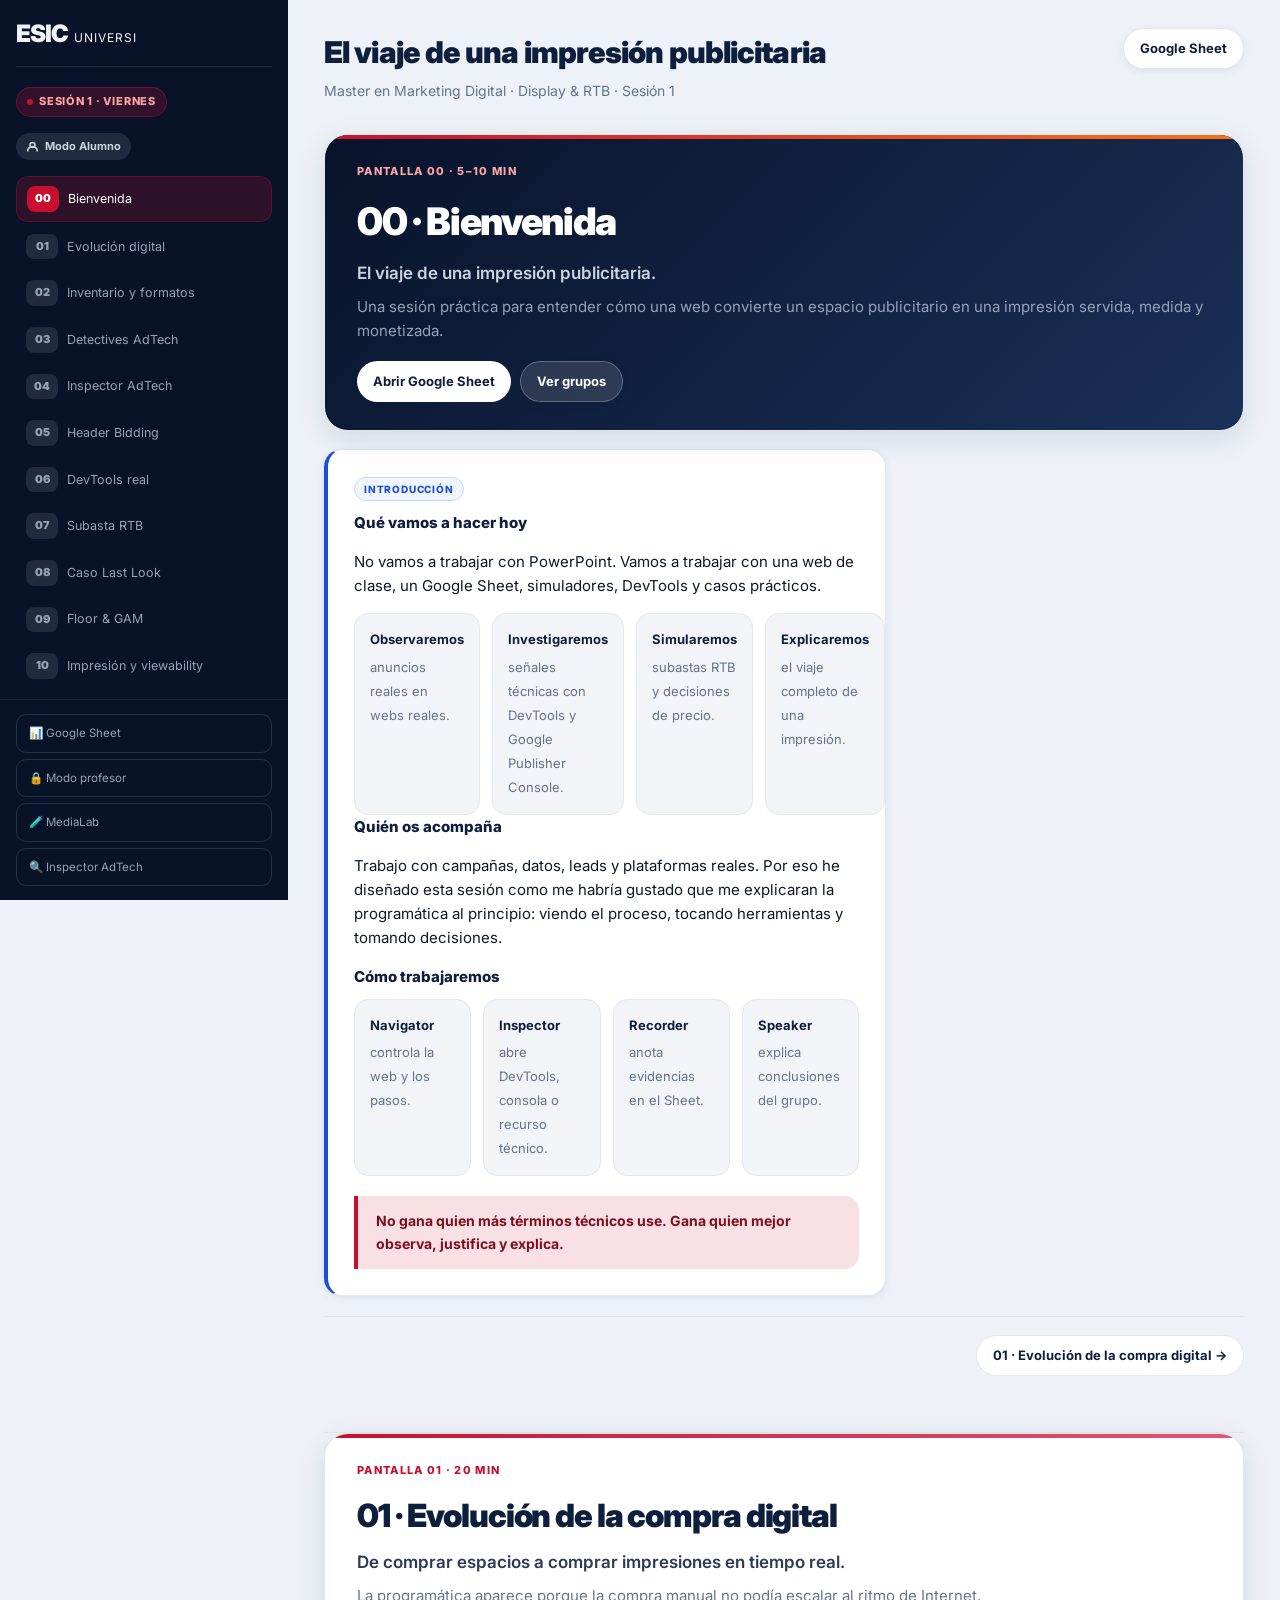
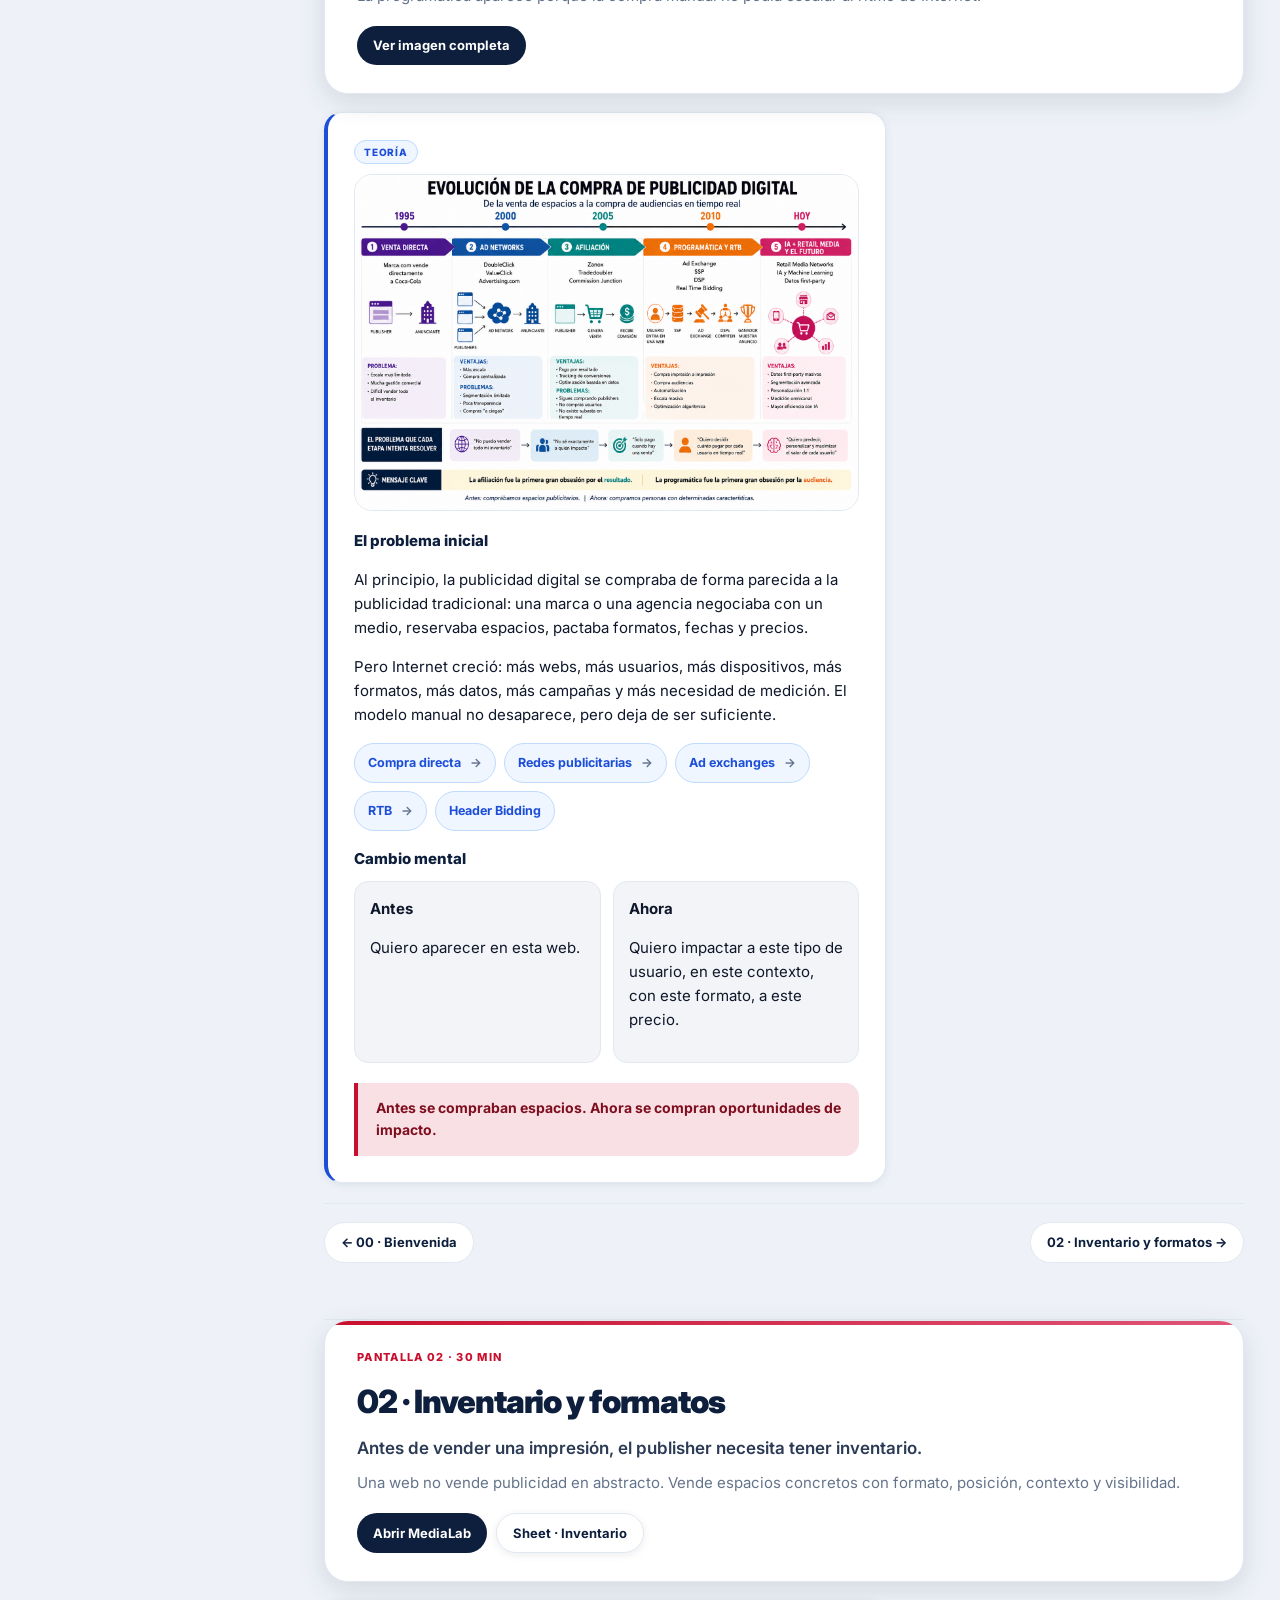
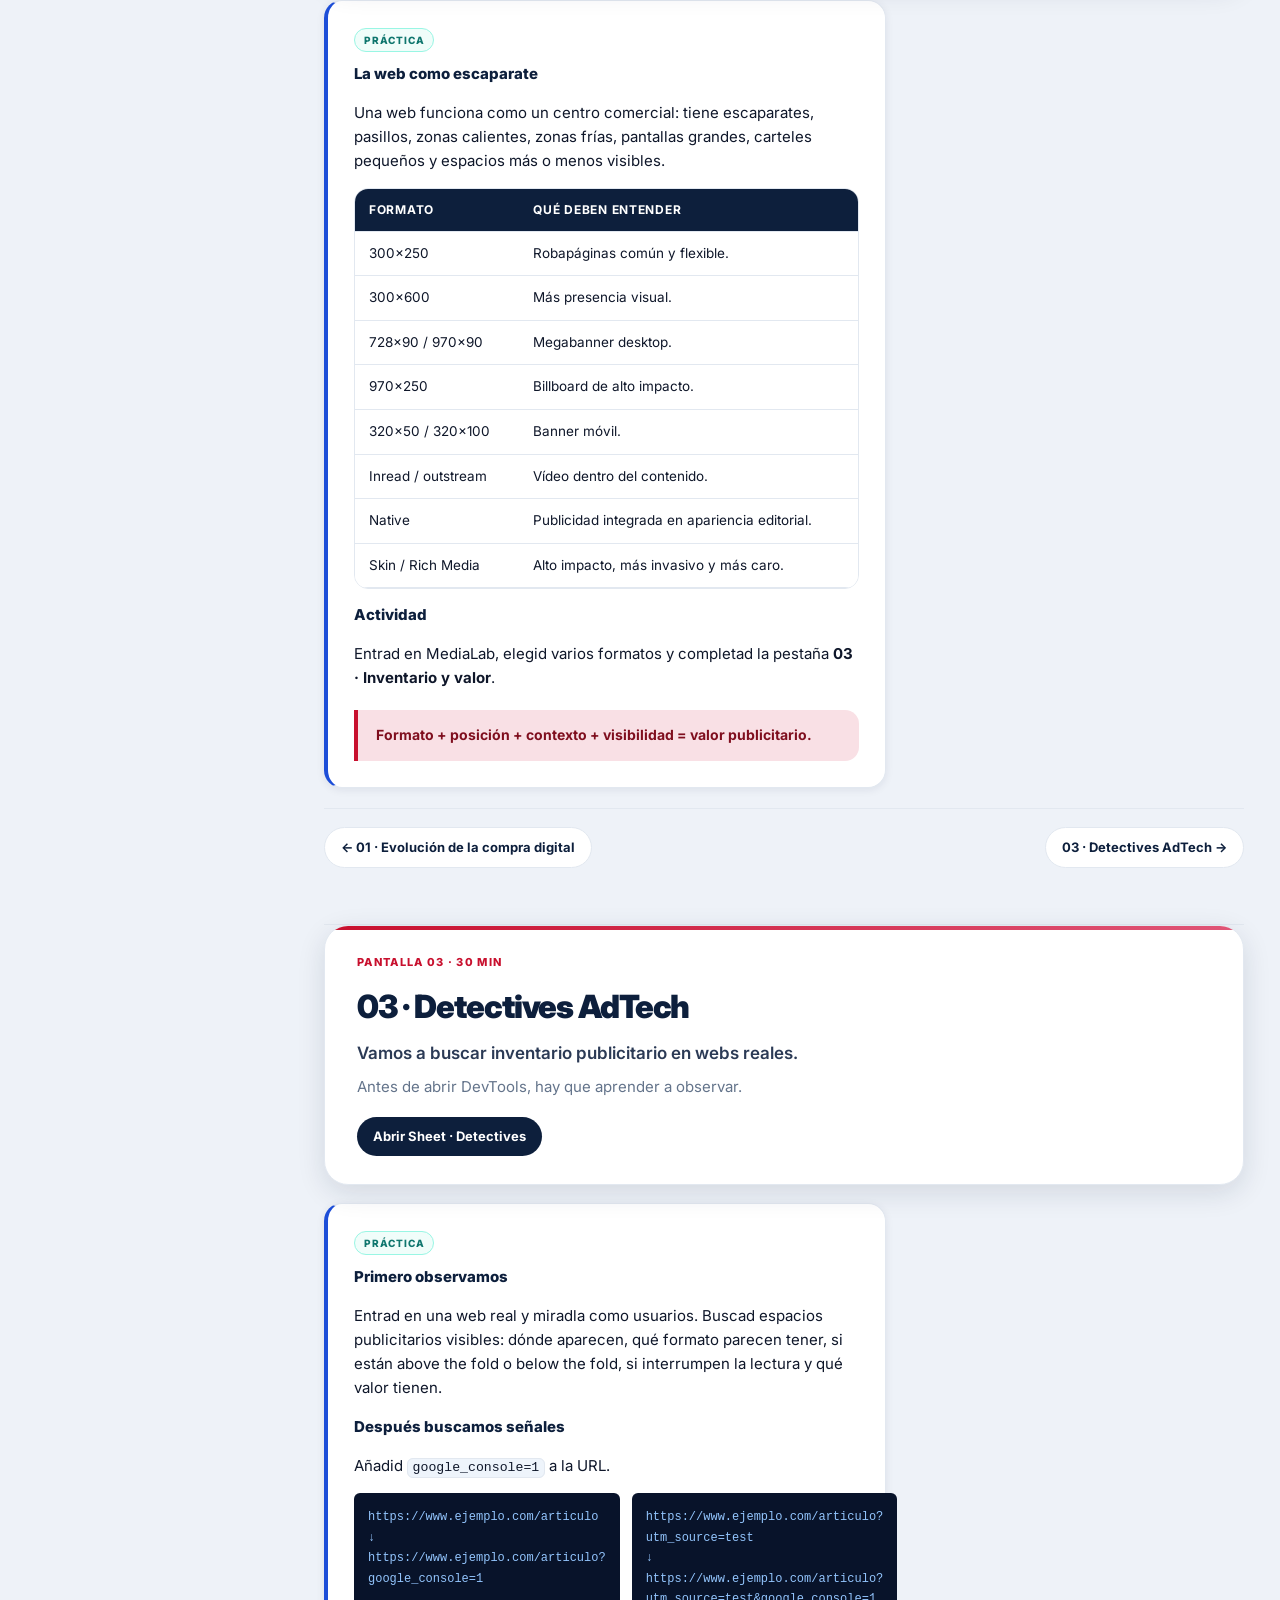
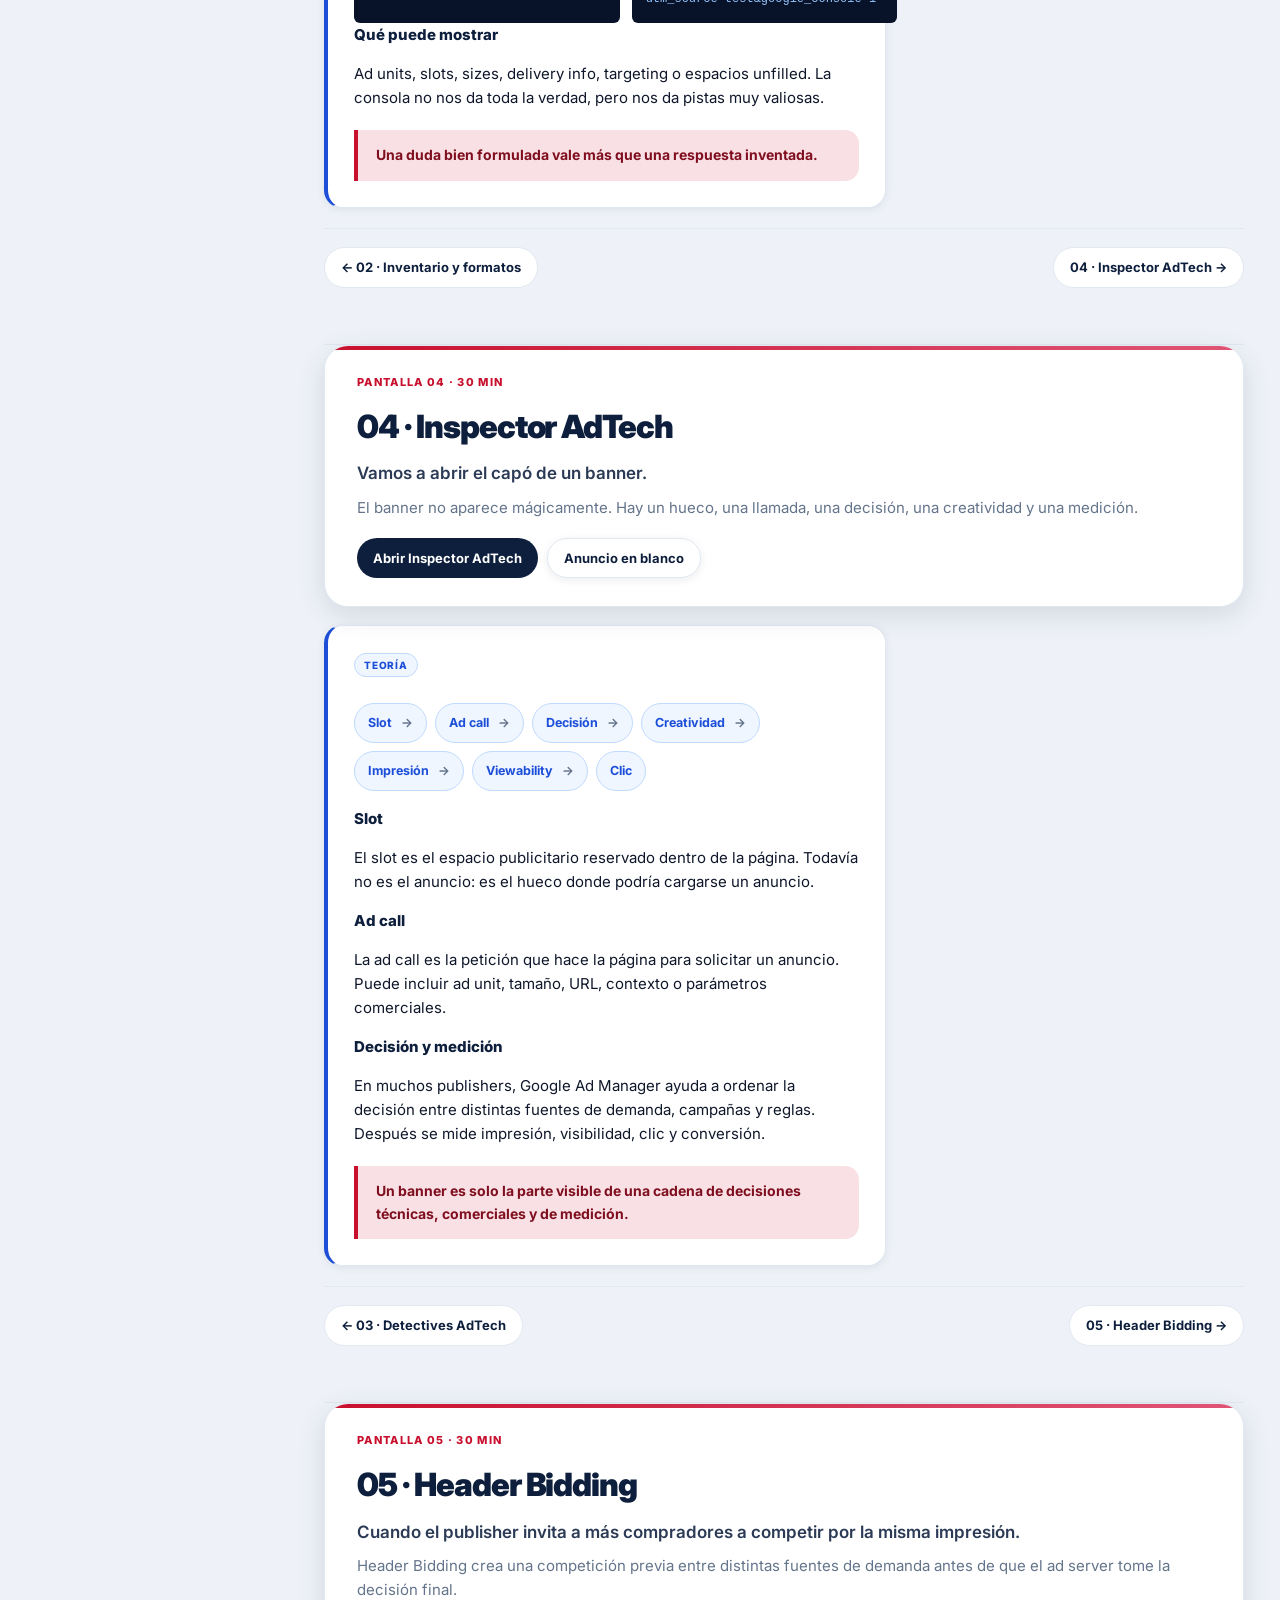
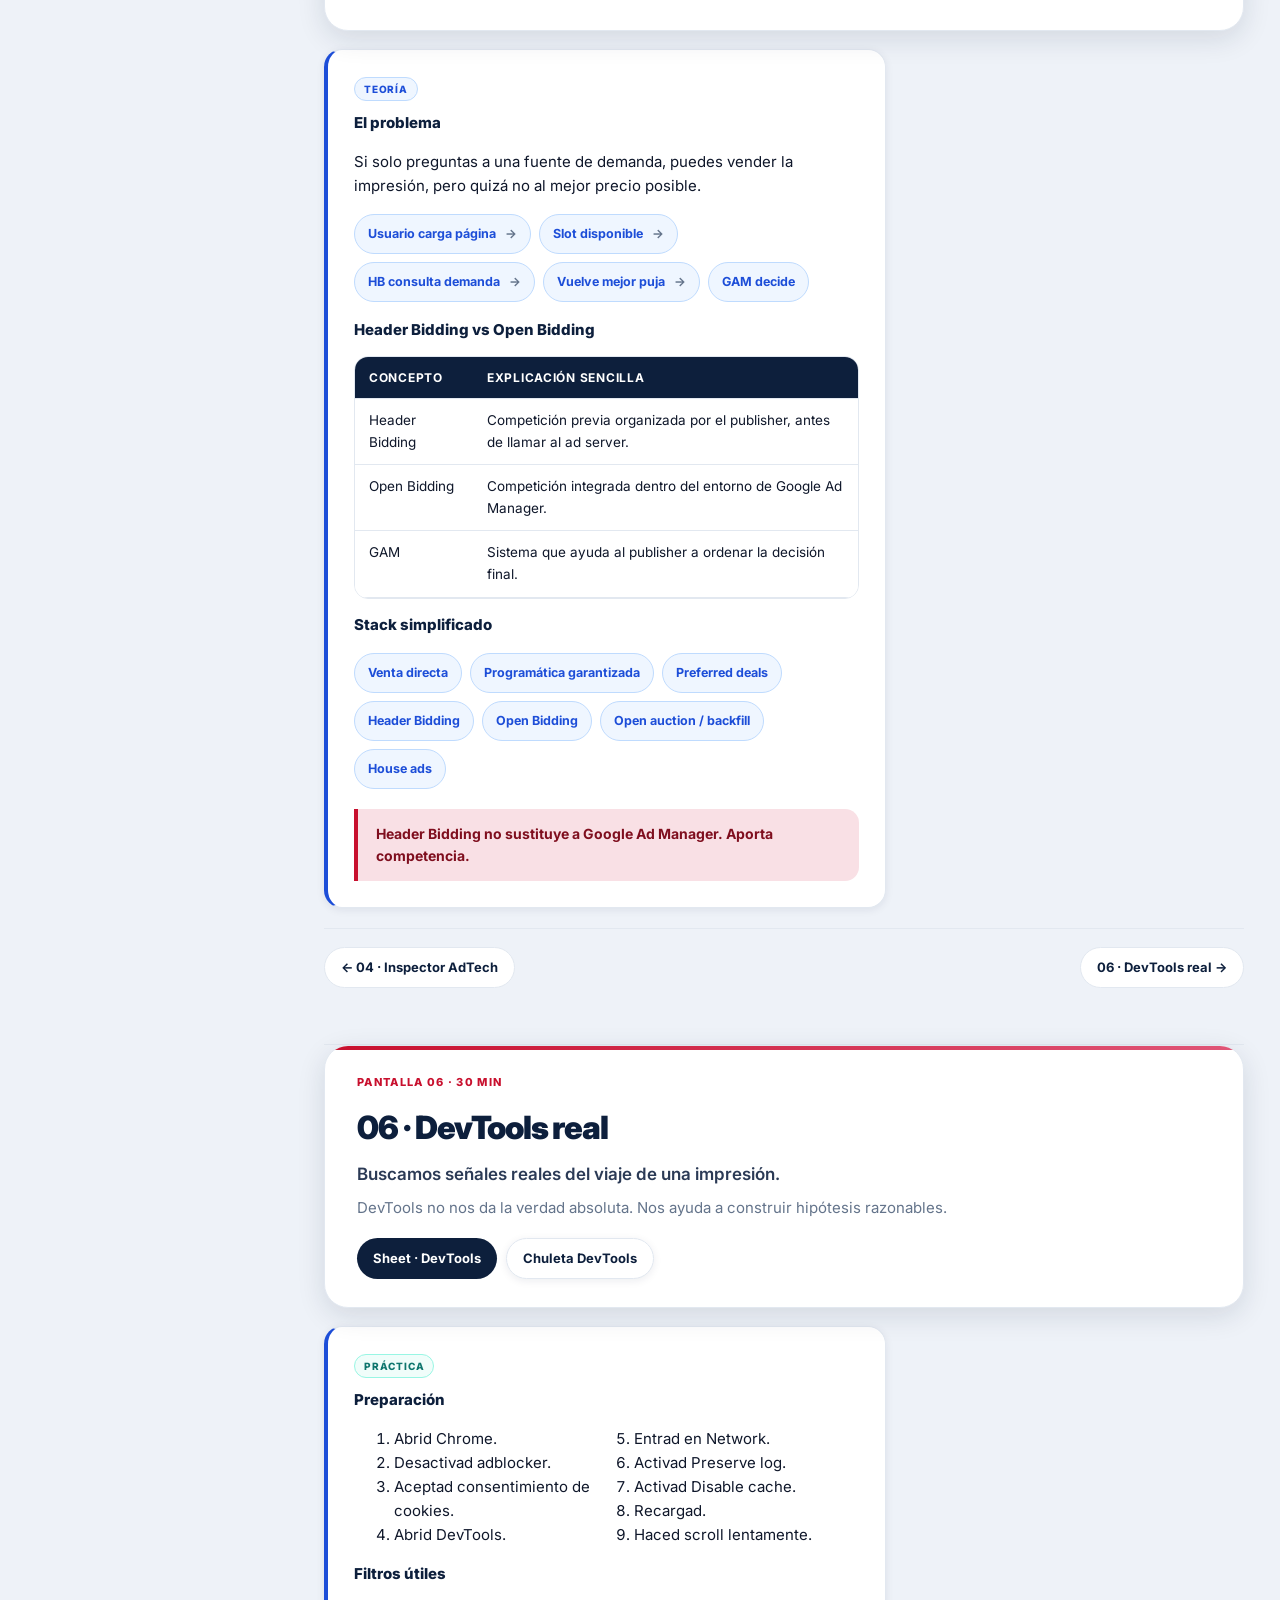
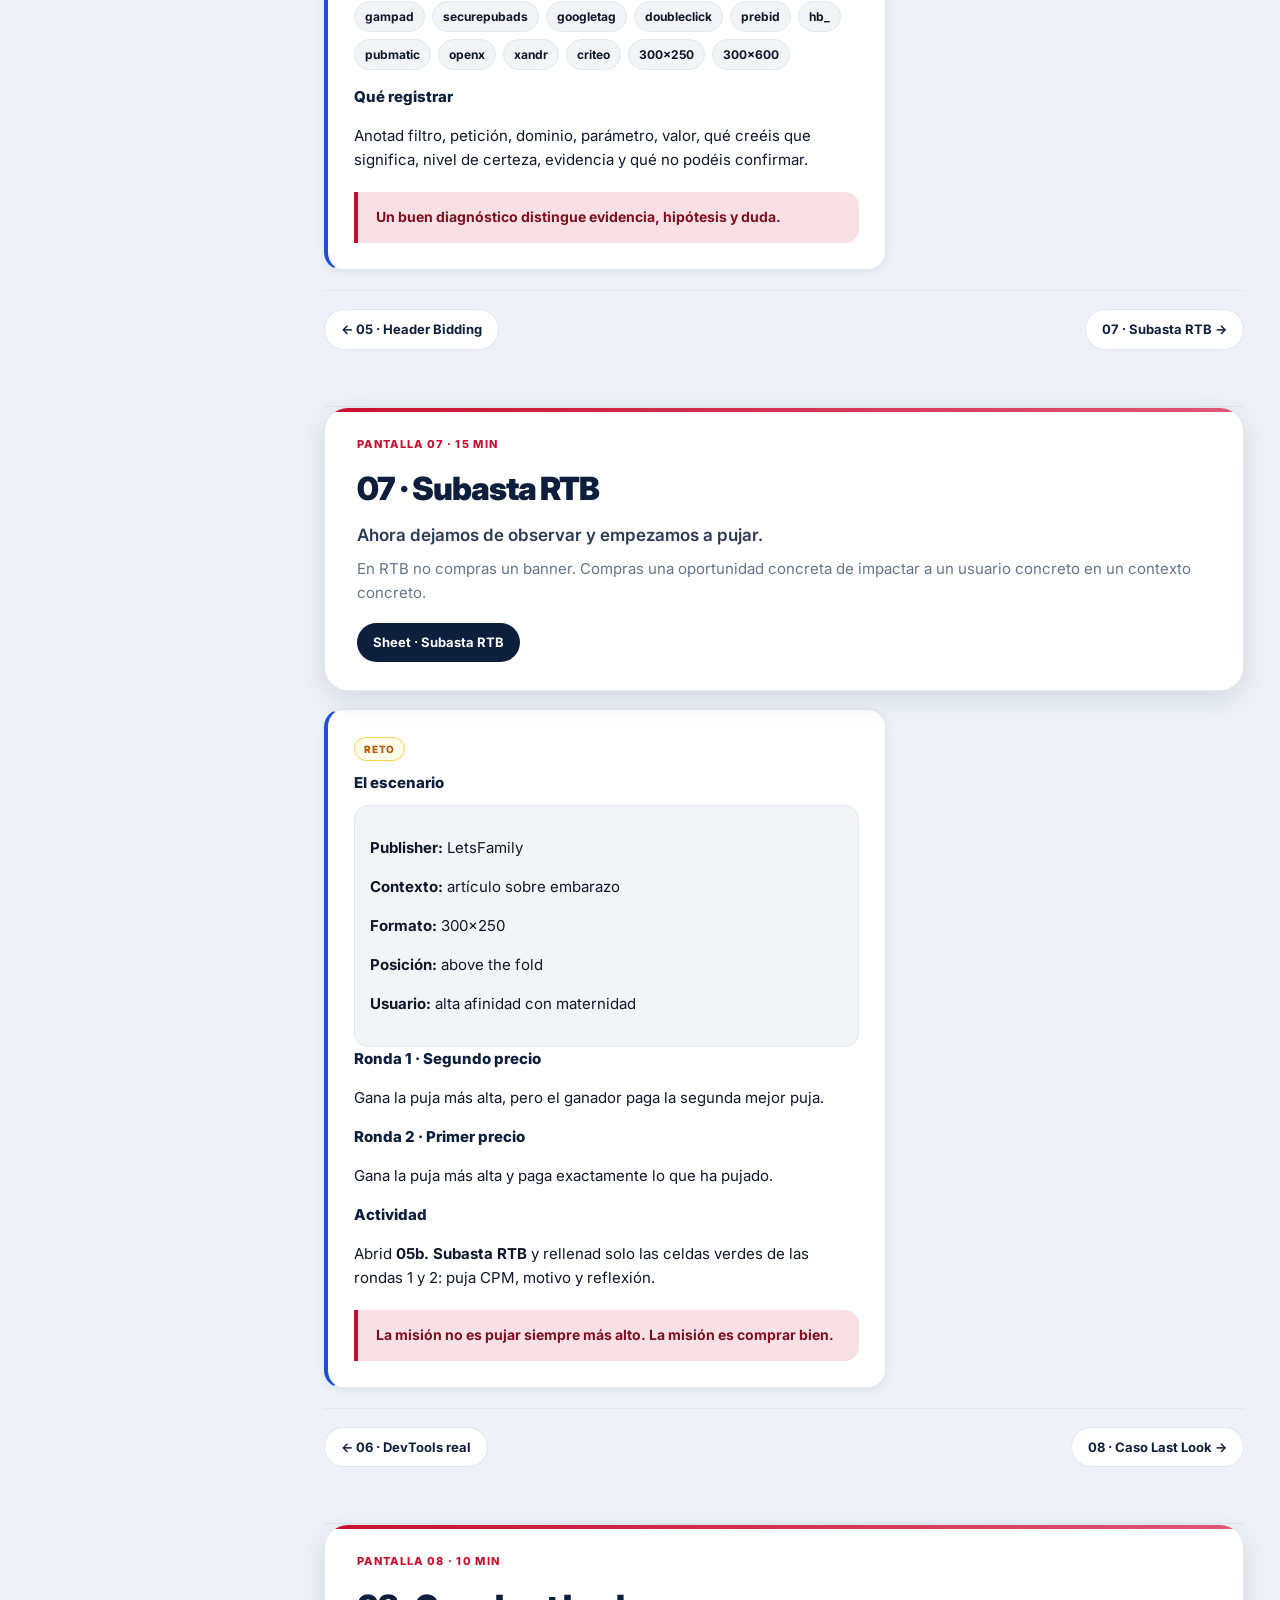
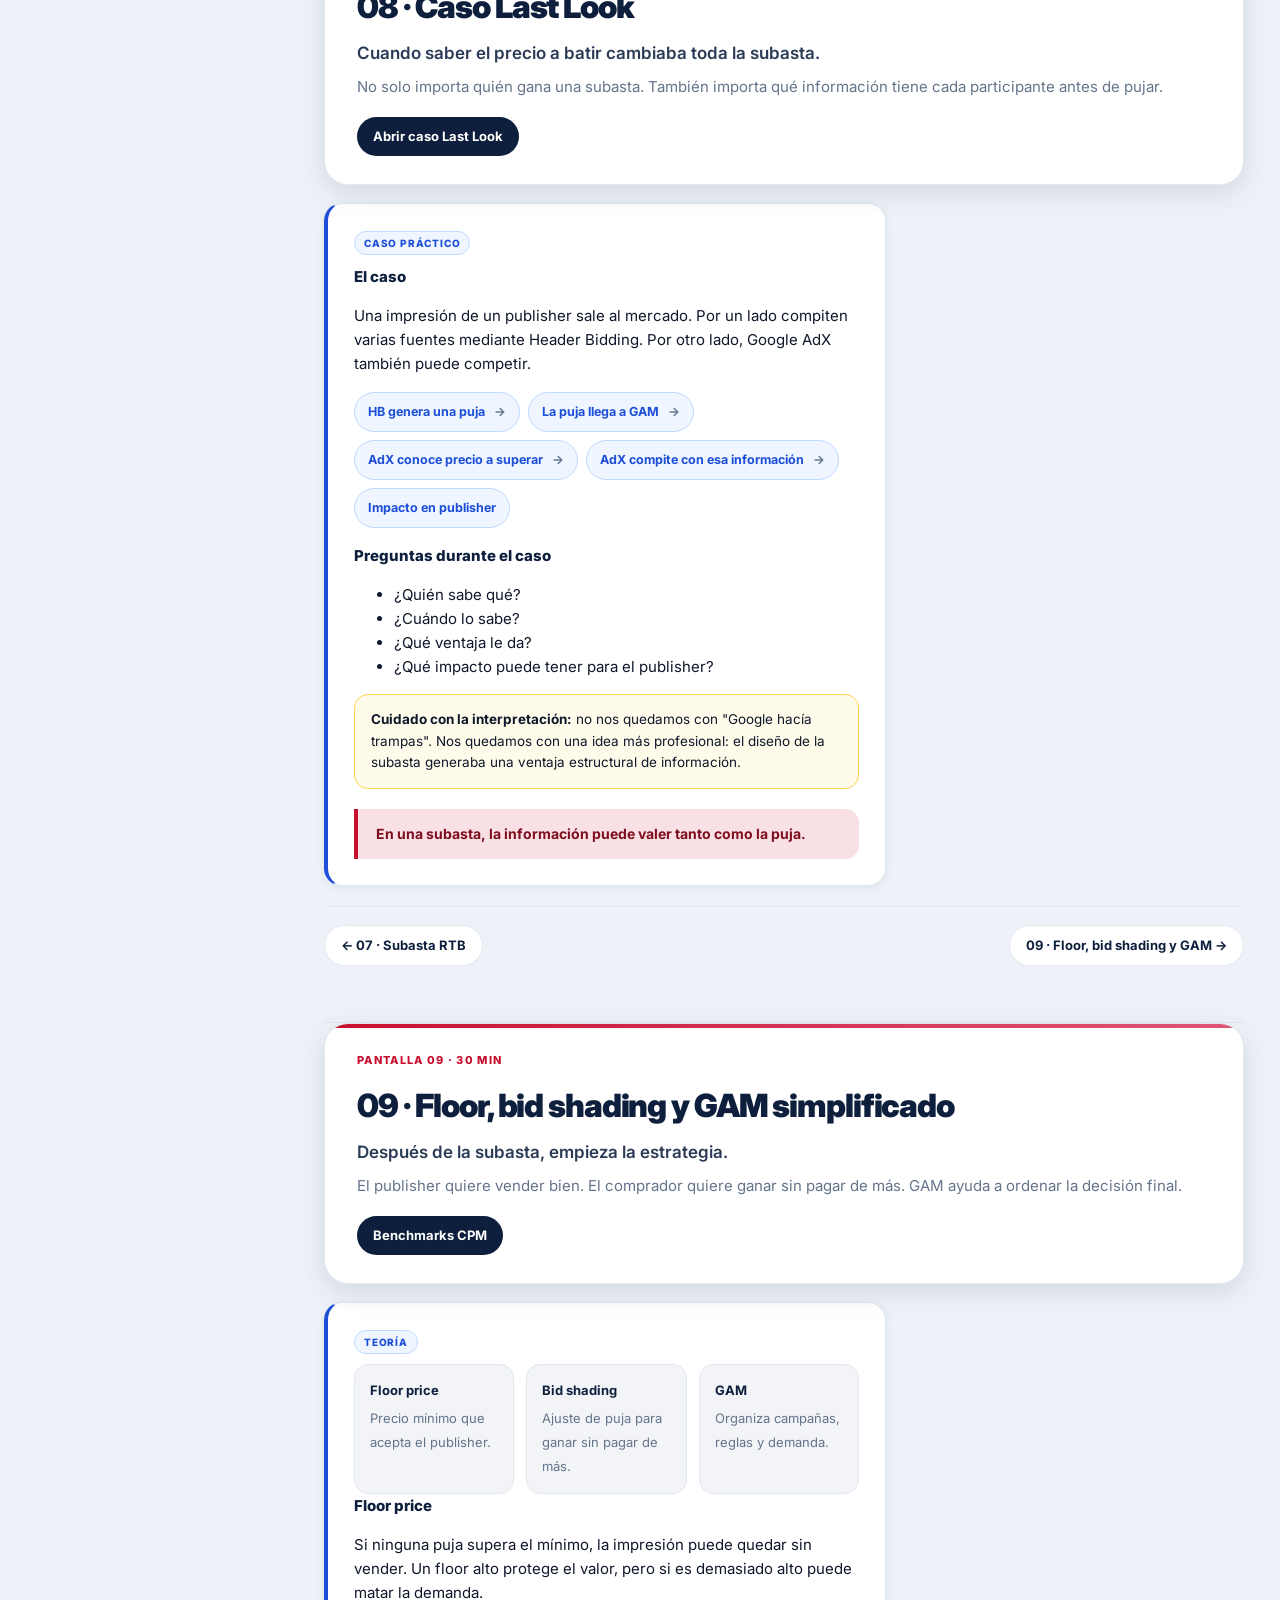
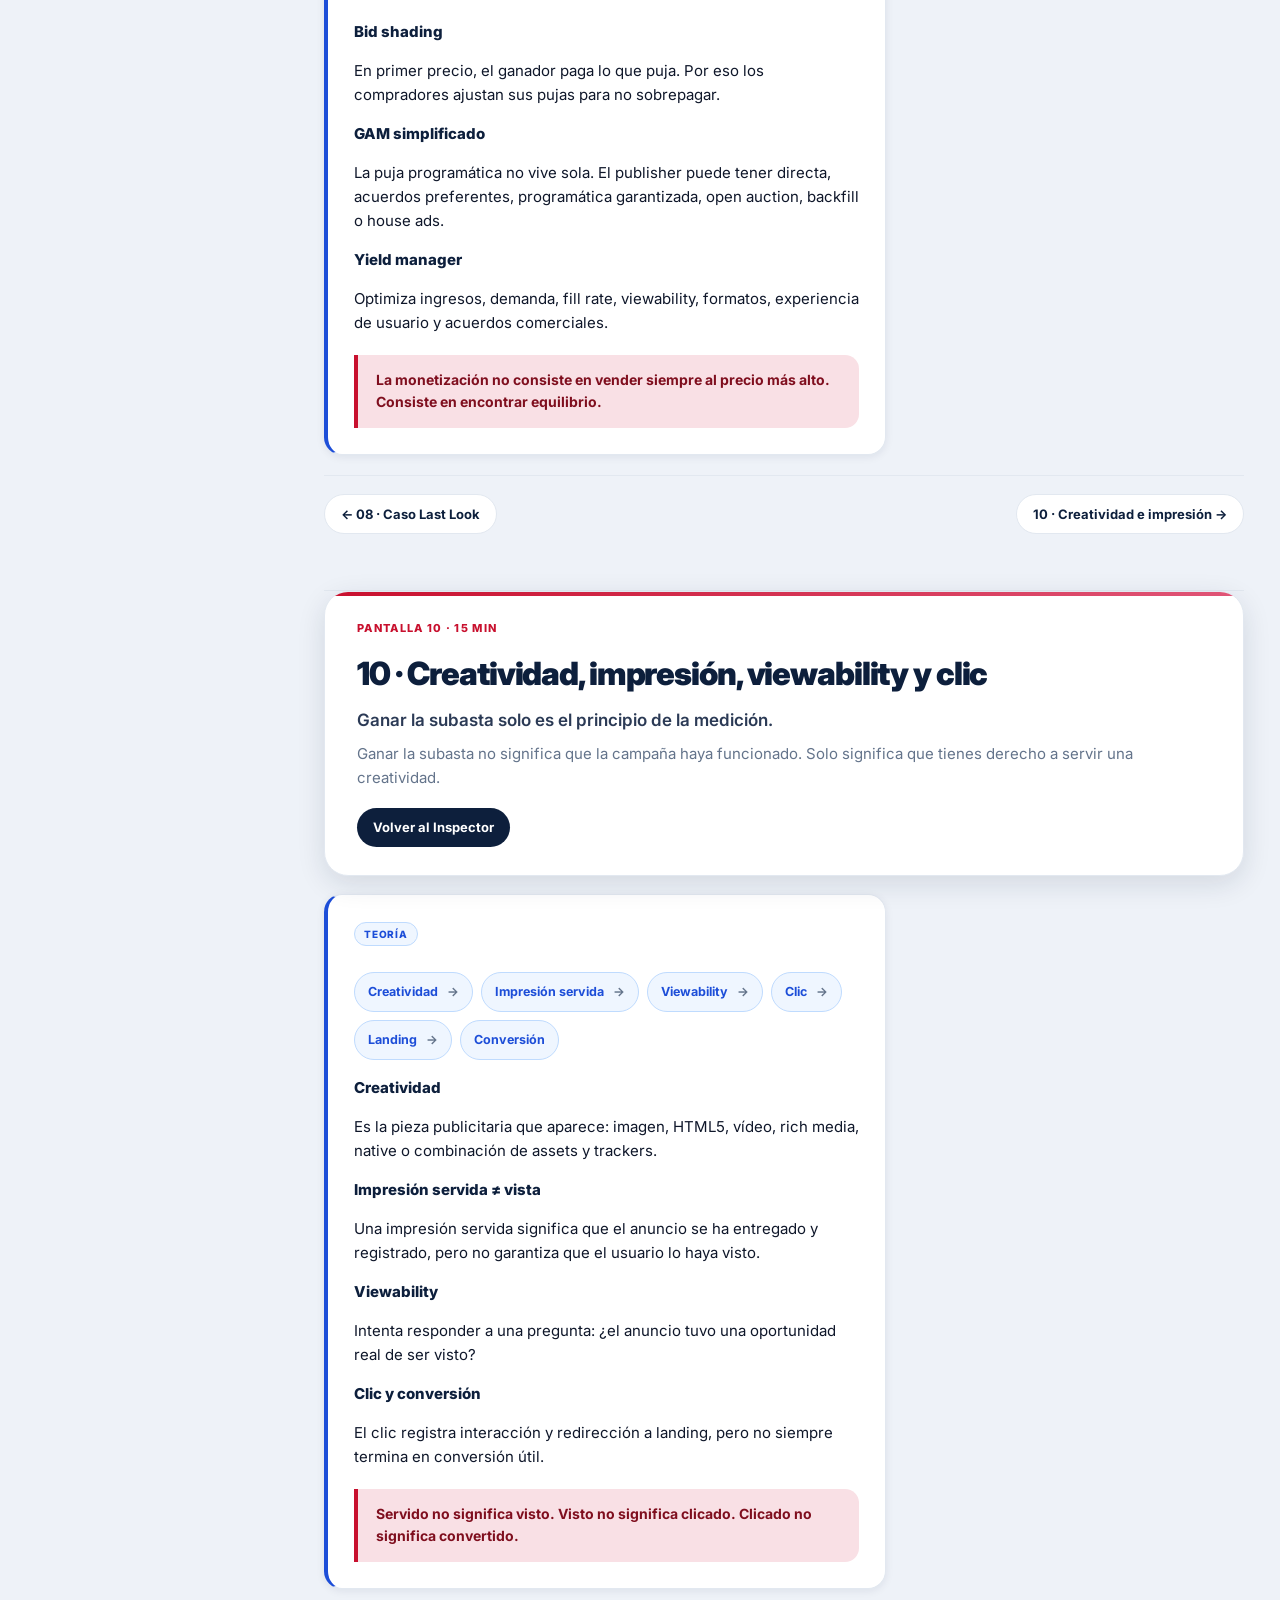
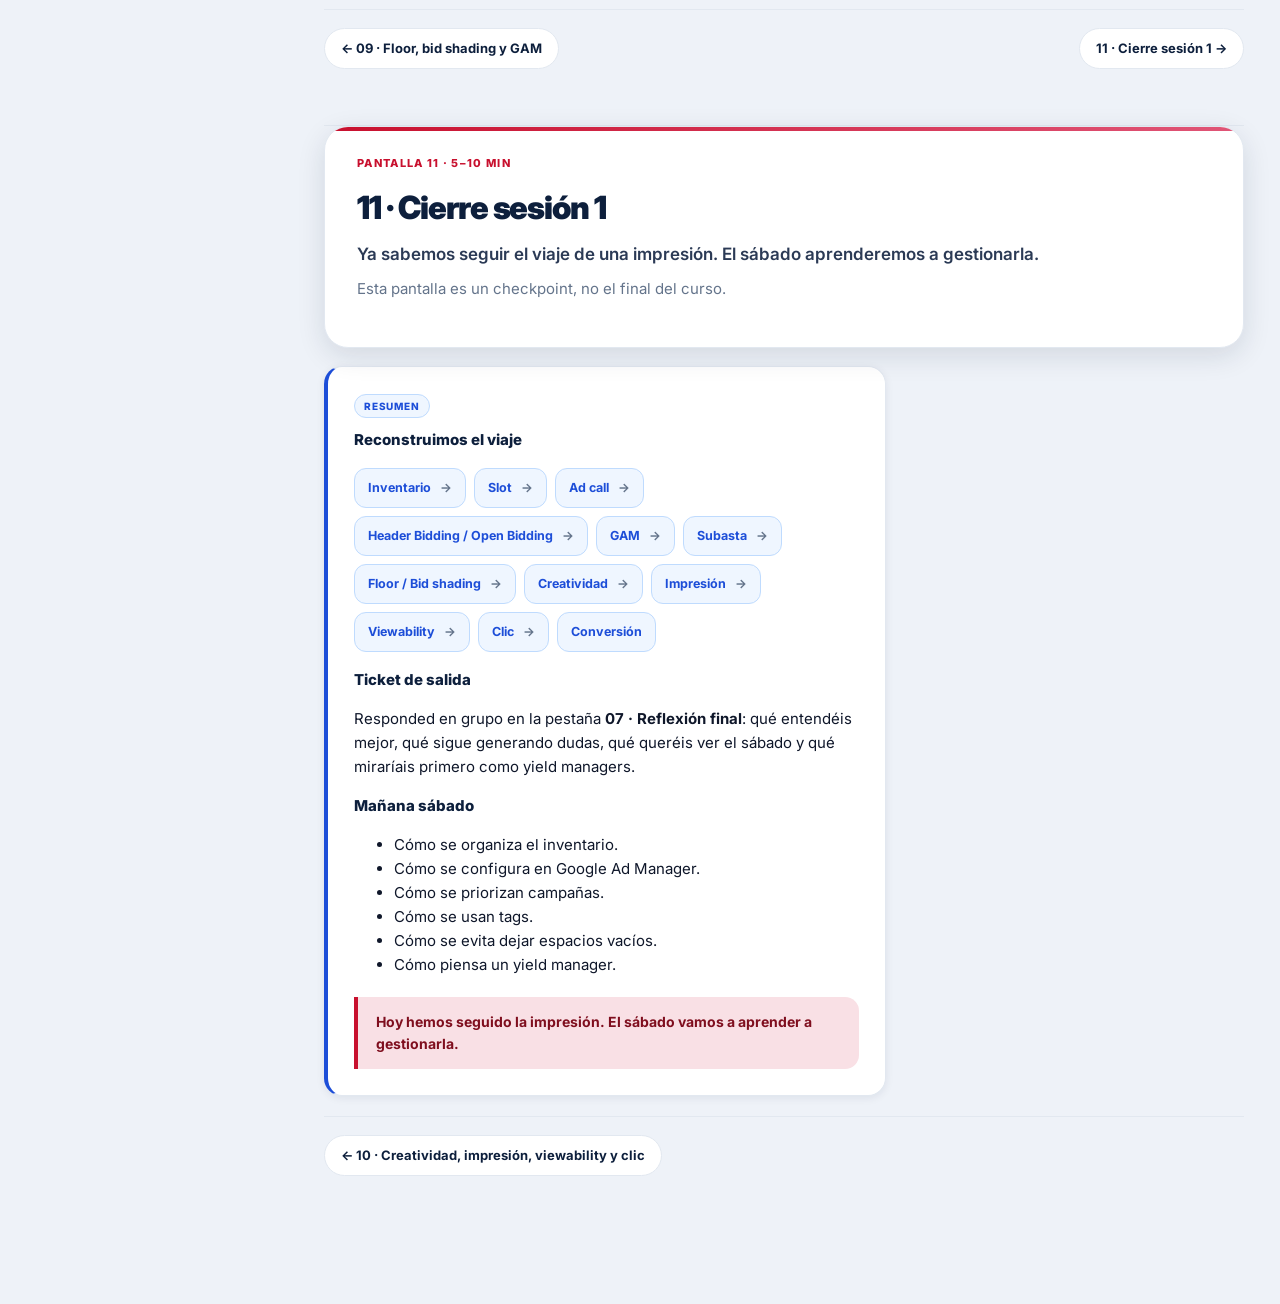
==== commit ca675a5b: "implementados cambios enla navegacion" ====
--- a/alumno/index.html
+++ b/alumno/index.html
@@ -249,9 +249,6 @@
         <h2>05 · Header Bidding</h2>
         <p class="subtitle">Cuando el publisher invita a más compradores a competir por la misma impresión.</p>
         <p class="lead">Header Bidding crea una competición previa entre distintas fuentes de demanda antes de que el ad server tome la decisión final.</p>
-        <div class="actions">
-          <a class="btn" href="https://docs.google.com/spreadsheets/d/1OsMyOx1eSzY2bn0XF4uiH4vZr4511WT5BBZG2ZeqS1U/edit#gid=20260624" target="_blank" rel="noopener">Abrir chuleta DevTools</a>
-        </div>
       </div>
       <div class="content-grid">
         <main class="student-card">
@@ -386,8 +383,7 @@
         <p class="subtitle">Después de la subasta, empieza la estrategia.</p>
         <p class="lead">El publisher quiere vender bien. El comprador quiere ganar sin pagar de más. GAM ayuda a ordenar la decisión final.</p>
         <div class="actions">
-          <a class="btn" href="https://docs.google.com/spreadsheets/d/1OsMyOx1eSzY2bn0XF4uiH4vZr4511WT5BBZG2ZeqS1U/edit#gid=5052026" target="_blank" rel="noopener">Sheet · Subasta RTB</a>
-          <a class="btn alt" href="../recursos/cpm-benchmarks-simulacion-rtb.html" target="_blank" rel="noopener">Benchmarks CPM</a>
+          <a class="btn" href="../recursos/cpm-benchmarks-simulacion-rtb.html" target="_blank" rel="noopener">Benchmarks CPM</a>
         </div>
       </div>
       <div class="content-grid">
@@ -449,8 +445,6 @@
         <p class="subtitle">Ya sabemos seguir el viaje de una impresión. El sábado aprenderemos a gestionarla.</p>
         <p class="lead">Esta pantalla es un checkpoint, no el final del curso.</p>
         <div class="actions">
-          <a class="btn" href="https://docs.google.com/spreadsheets/d/1OsMyOx1eSzY2bn0XF4uiH4vZr4511WT5BBZG2ZeqS1U/edit#gid=1490354742" target="_blank" rel="noopener">Abrir reflexión final</a>
-          <a class="btn alt" href="https://docs.google.com/spreadsheets/d/1OsMyOx1eSzY2bn0XF4uiH4vZr4511WT5BBZG2ZeqS1U/edit#gid=1209283836" target="_blank" rel="noopener">Guía profesor</a>
         </div>
       </div>
       <div class="content-grid">
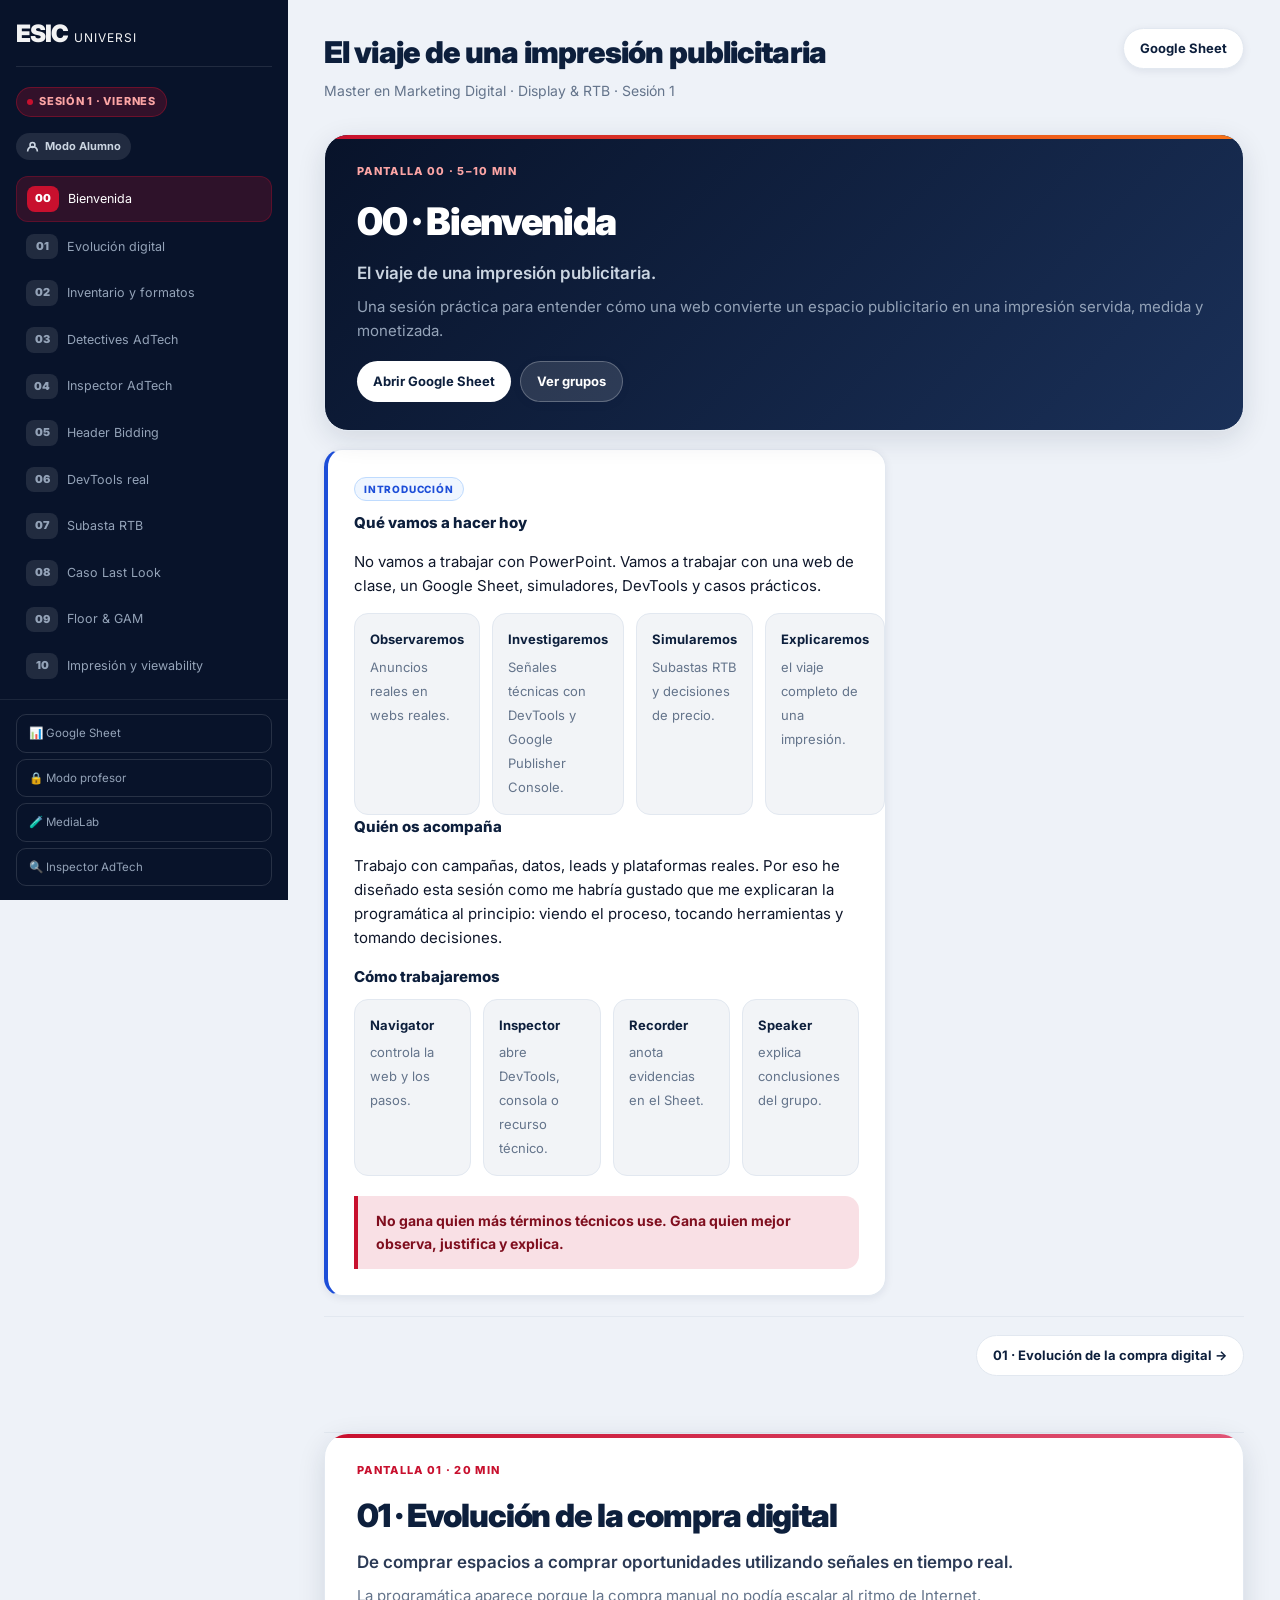
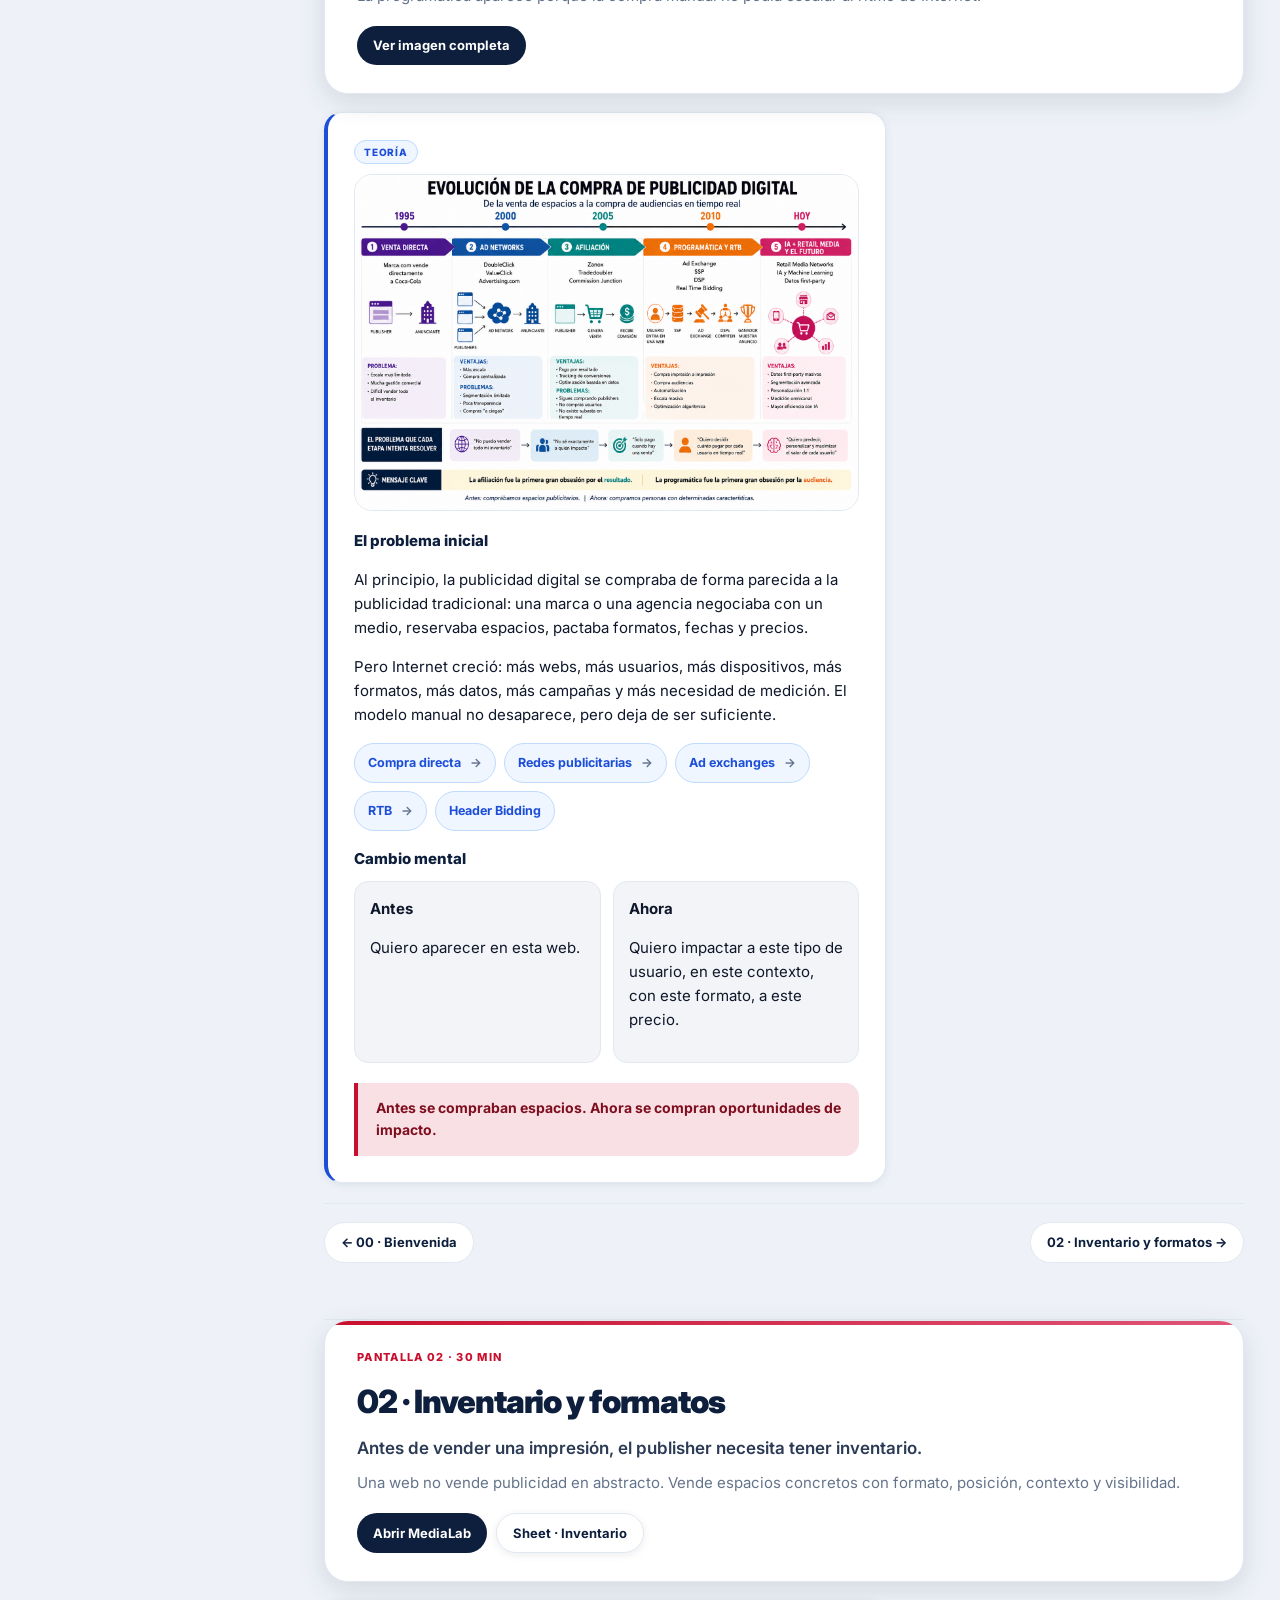
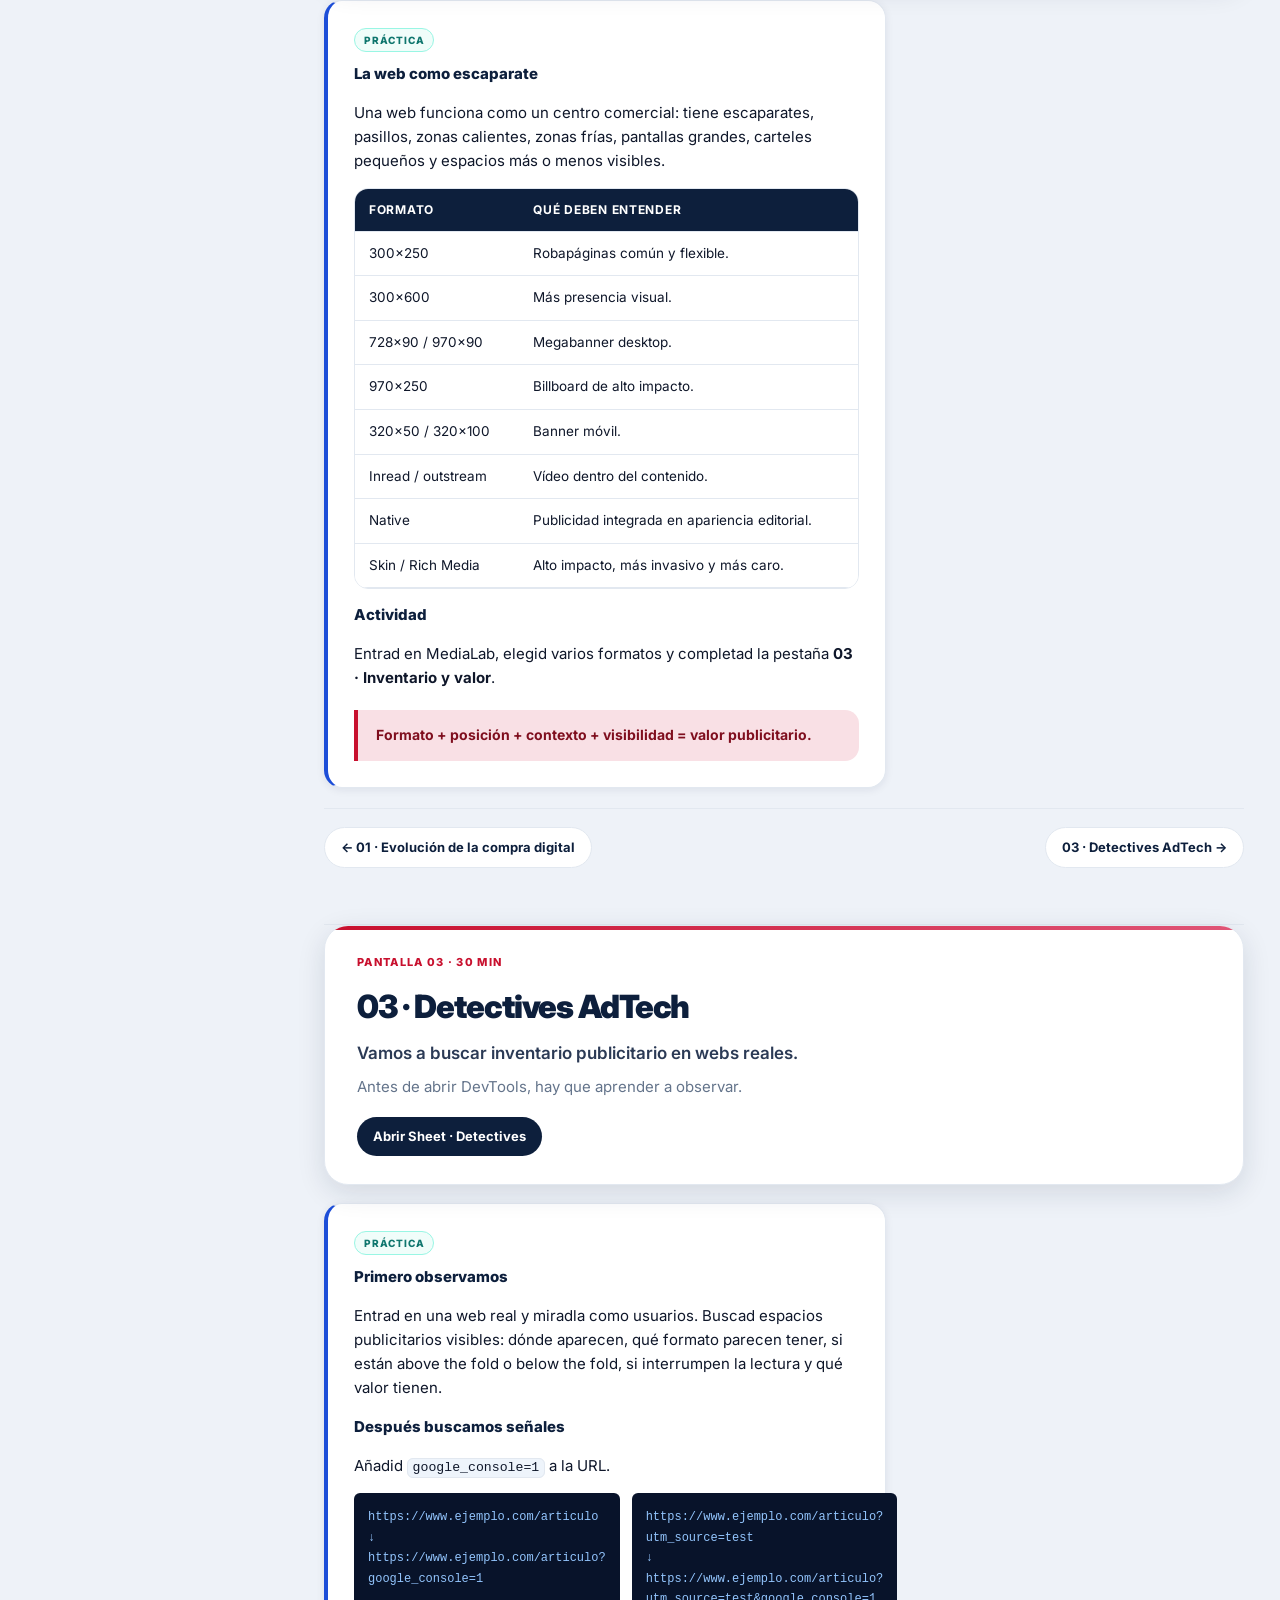
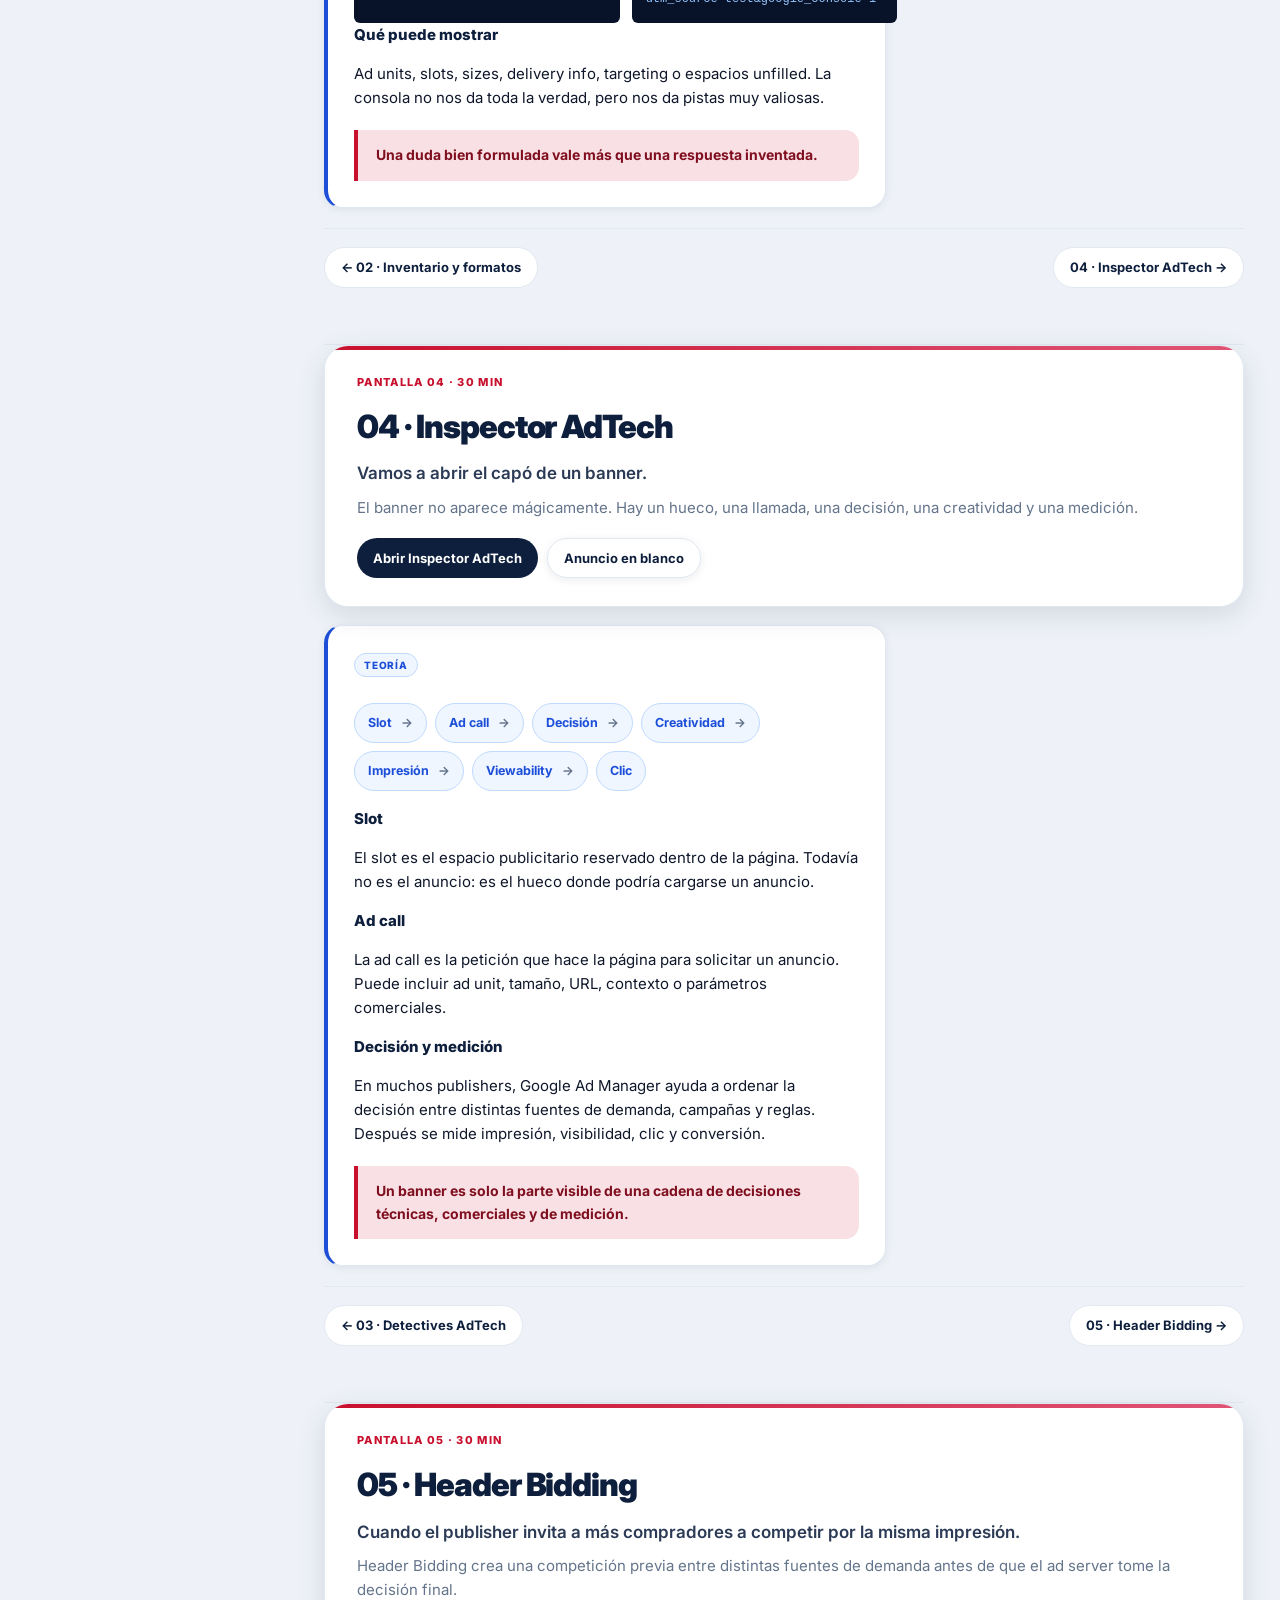
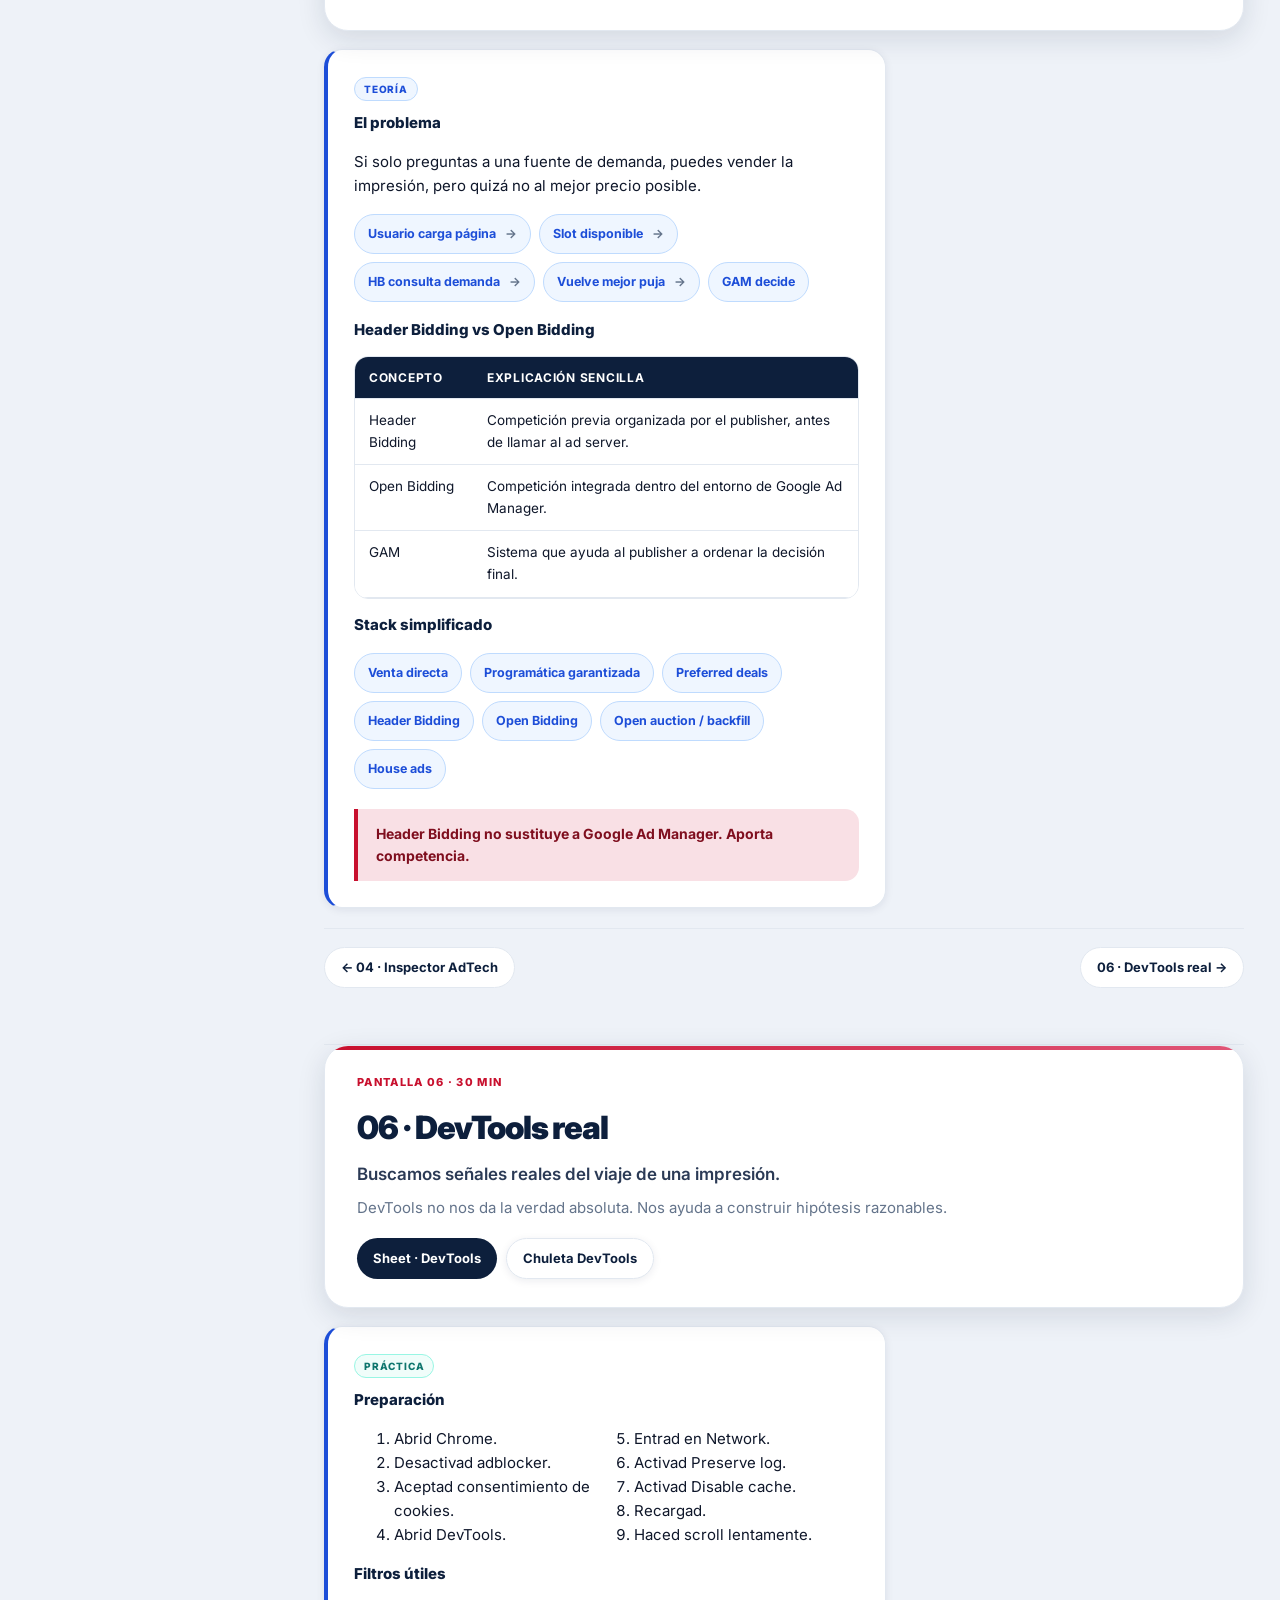
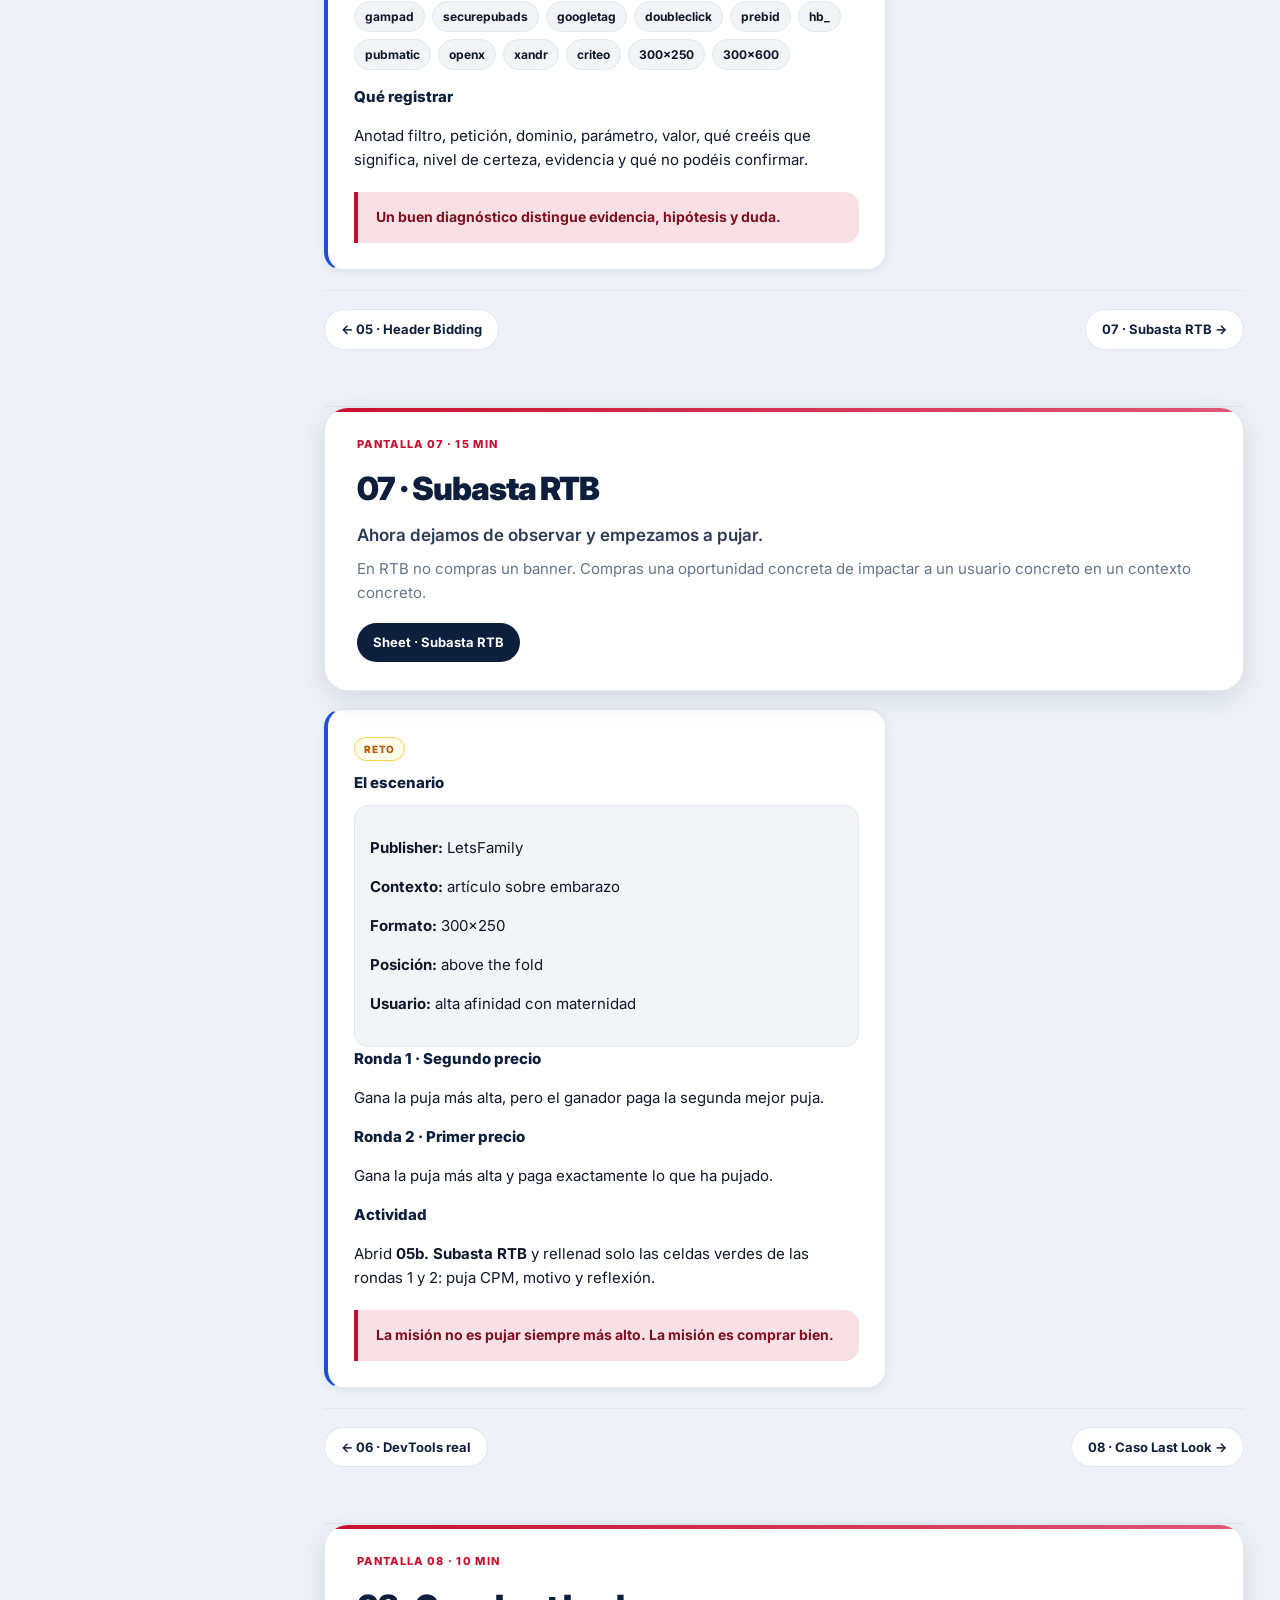
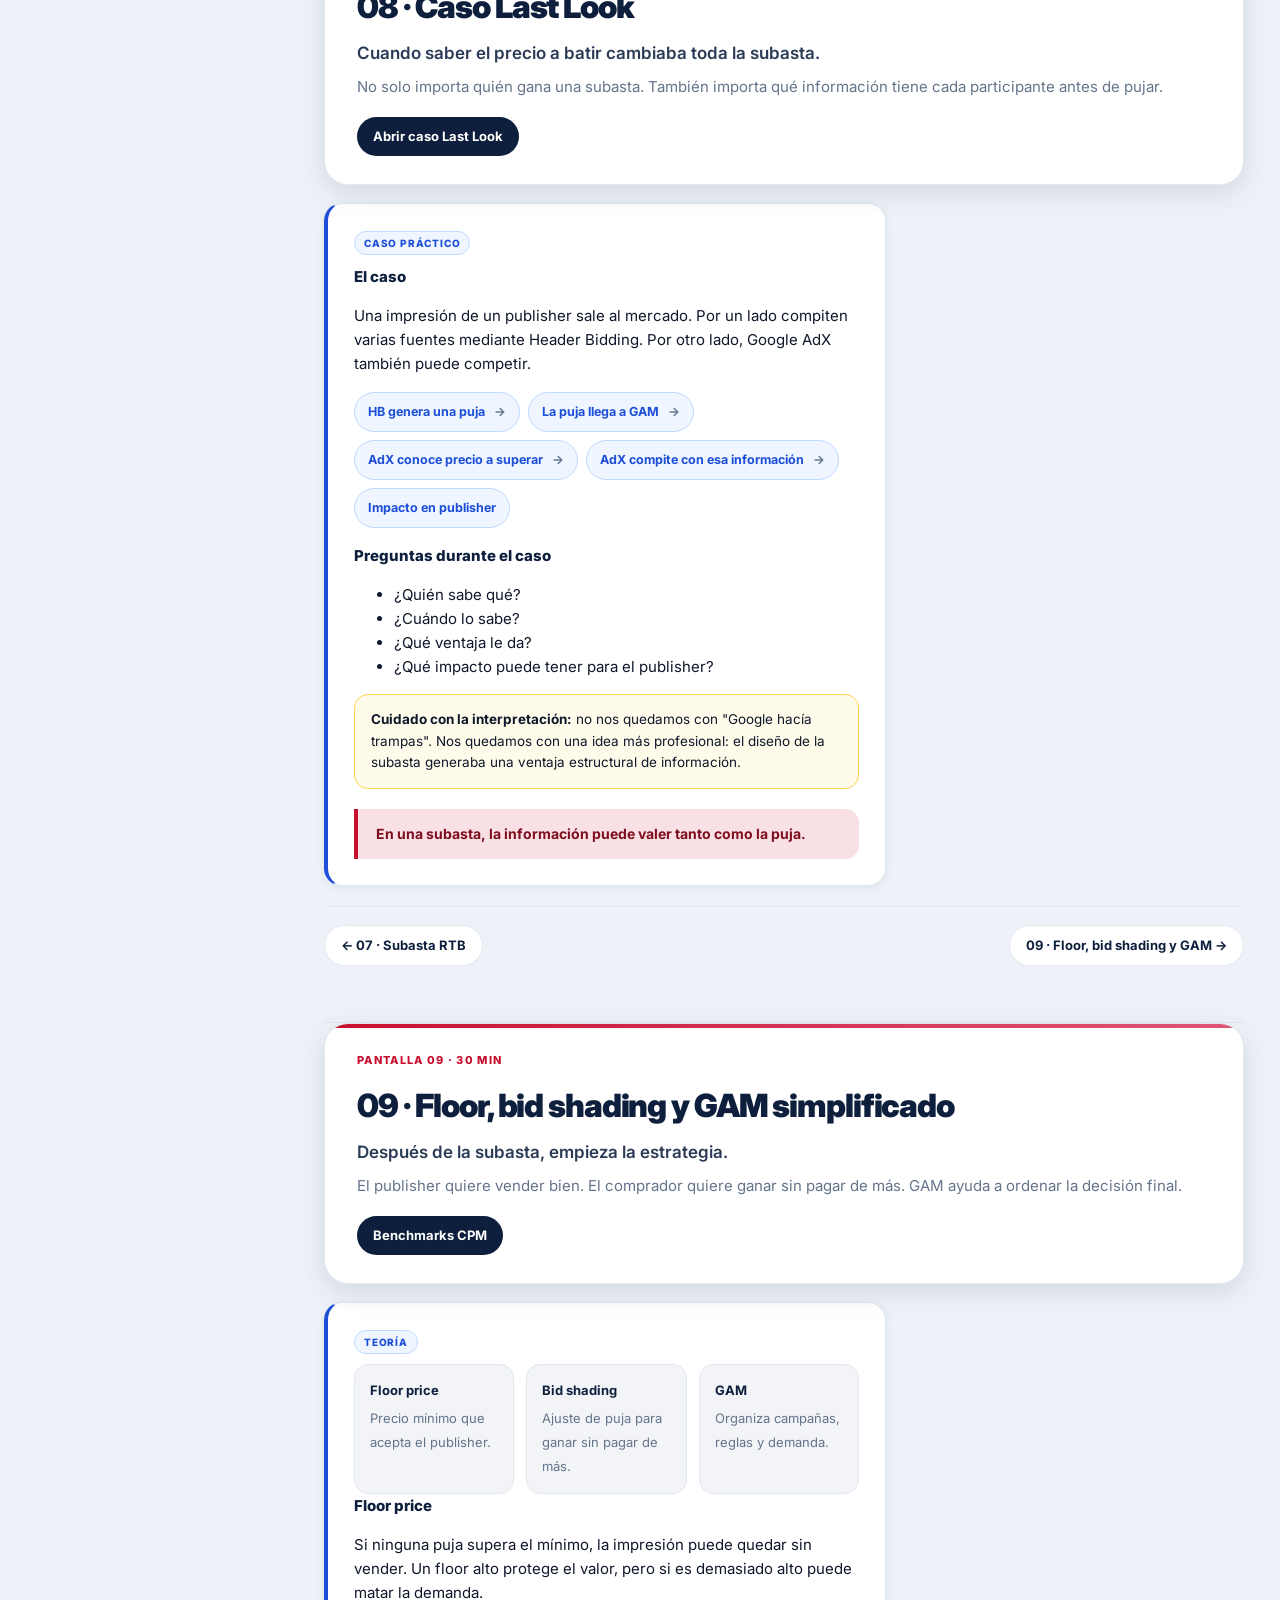
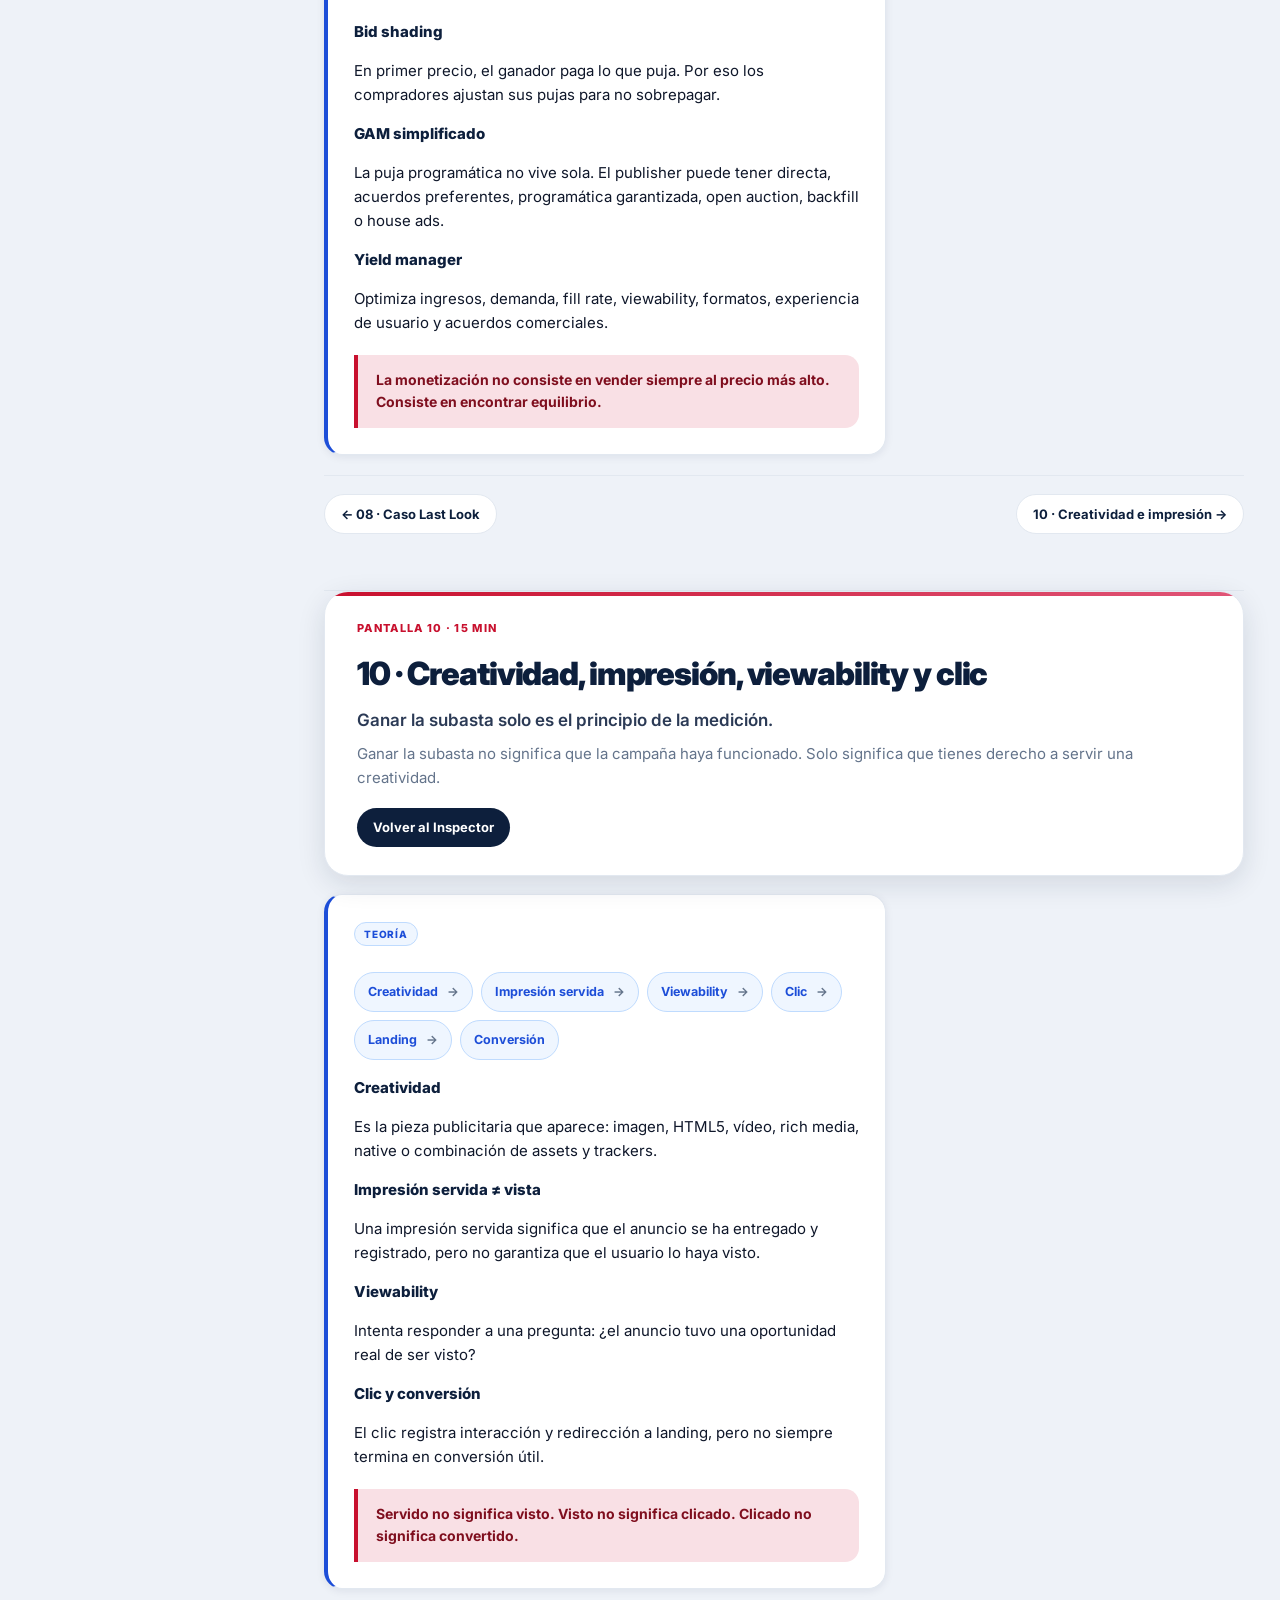
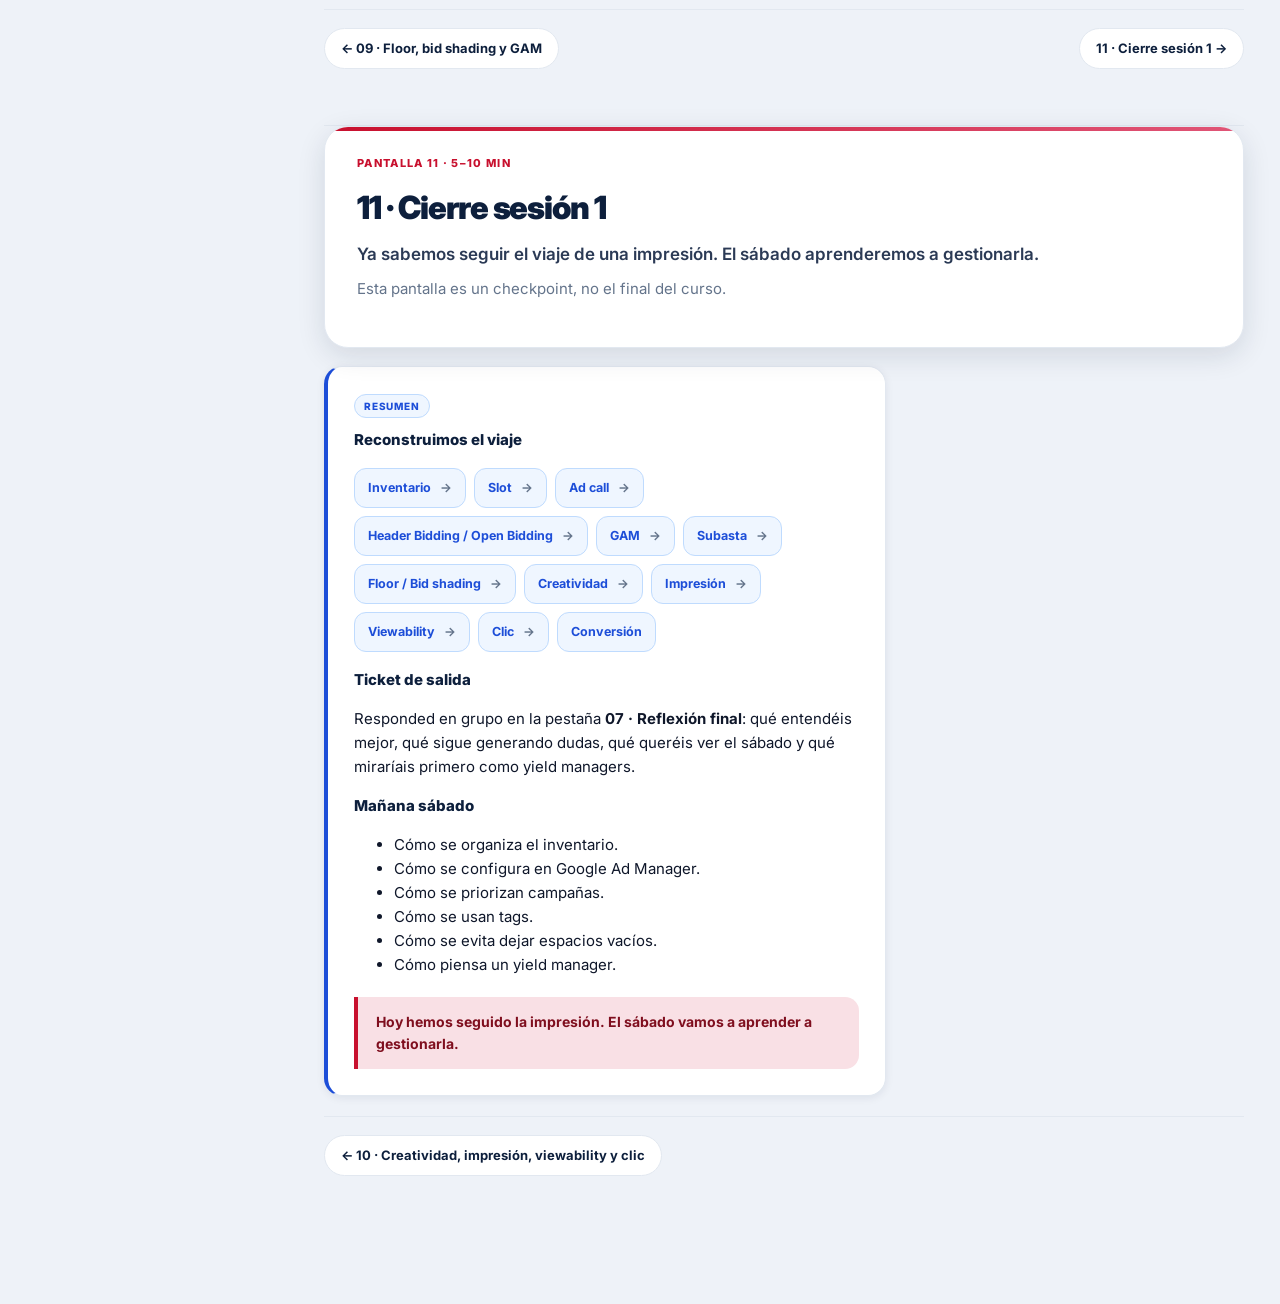
==== commit 30a121d5: "Update text content for clarity and accuracy" ====
--- a/alumno/index.html
+++ b/alumno/index.html
@@ -88,9 +88,9 @@
           <h3>Qué vamos a hacer hoy</h3>
           <p>No vamos a trabajar con PowerPoint. Vamos a trabajar con una web de clase, un Google Sheet, simuladores, DevTools y casos prácticos.</p>
           <div class="grid four">
-            <article><strong>Observaremos</strong><span>anuncios reales en webs reales.</span></article>
-            <article><strong>Investigaremos</strong><span>señales técnicas con DevTools y Google Publisher Console.</span></article>
-            <article><strong>Simularemos</strong><span>subastas RTB y decisiones de precio.</span></article>
+            <article><strong>Observaremos</strong><span>Anuncios reales en webs reales.</span></article>
+            <article><strong>Investigaremos</strong><span>Señales técnicas con DevTools y Google Publisher Console.</span></article>
+            <article><strong>Simularemos</strong><span>Subastas RTB y decisiones de precio.</span></article>
             <article><strong>Explicaremos</strong><span>el viaje completo de una impresión.</span></article>
           </div>
           <h3>Quién os acompaña</h3>
@@ -113,7 +113,7 @@
       <div class="screen-head">
         <p class="eyebrow">Pantalla 01 · 20 min</p>
         <h2>01 · Evolución de la compra digital</h2>
-        <p class="subtitle">De comprar espacios a comprar impresiones en tiempo real.</p>
+        <p class="subtitle">De comprar espacios a comprar oportunidades utilizando señales en tiempo real.</p>
         <p class="lead">La programática aparece porque la compra manual no podía escalar al ritmo de Internet.</p>
         <div class="actions">
           <a class="btn" href="../assets/evolucion-de-la-compra-digital.png" target="_blank" rel="noopener">Ver imagen completa</a>
